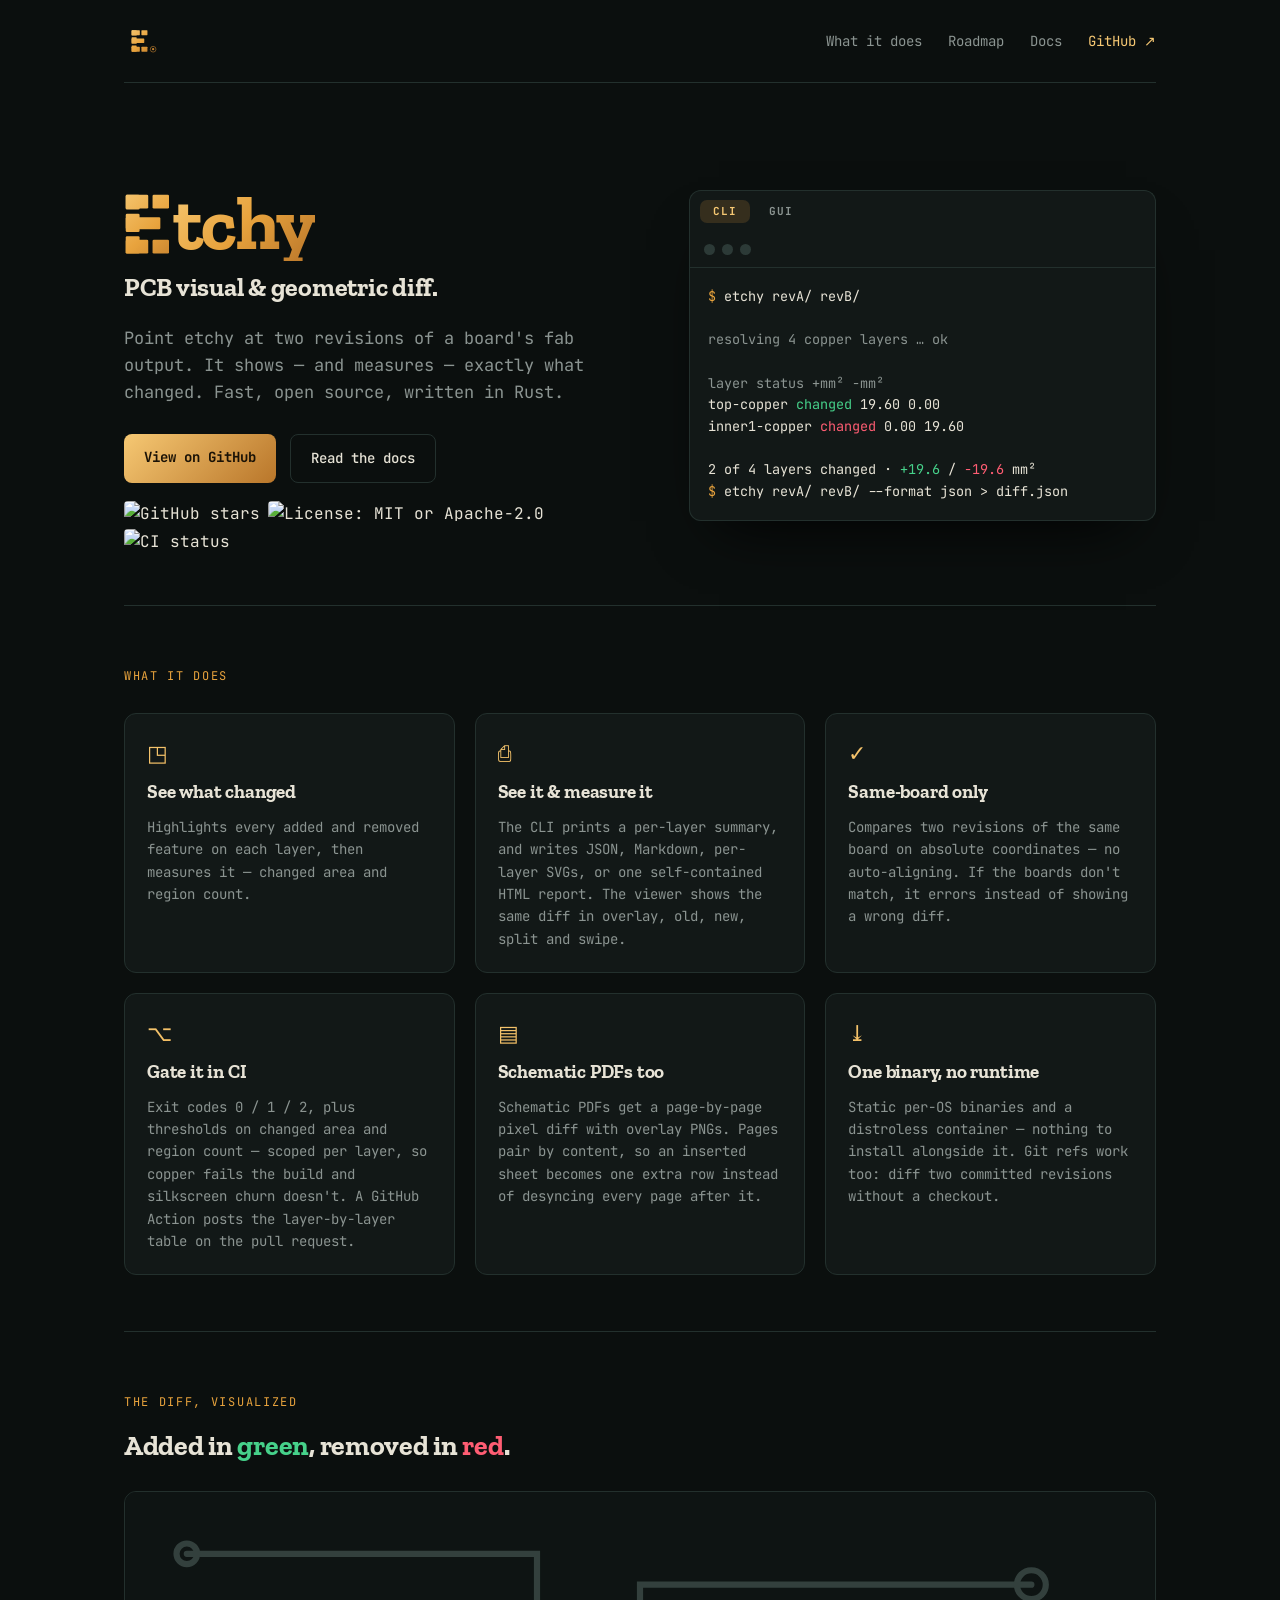
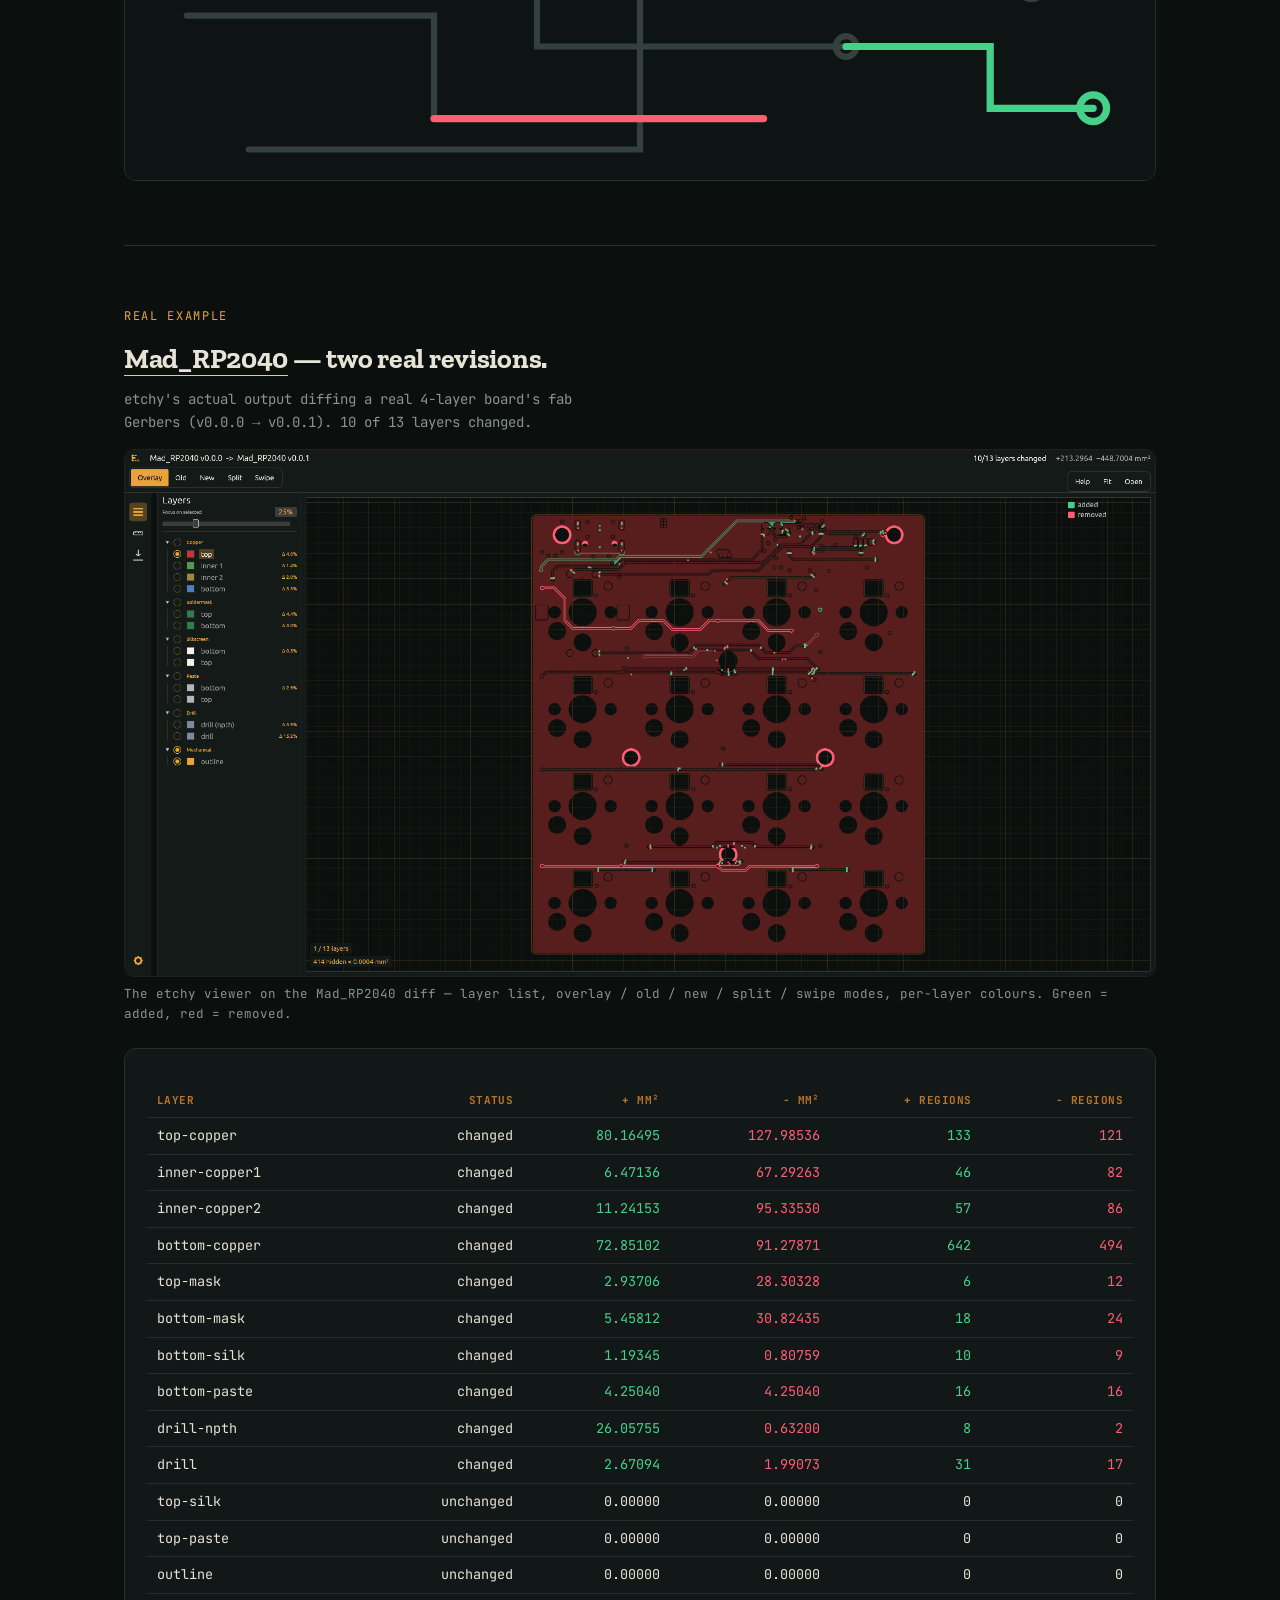
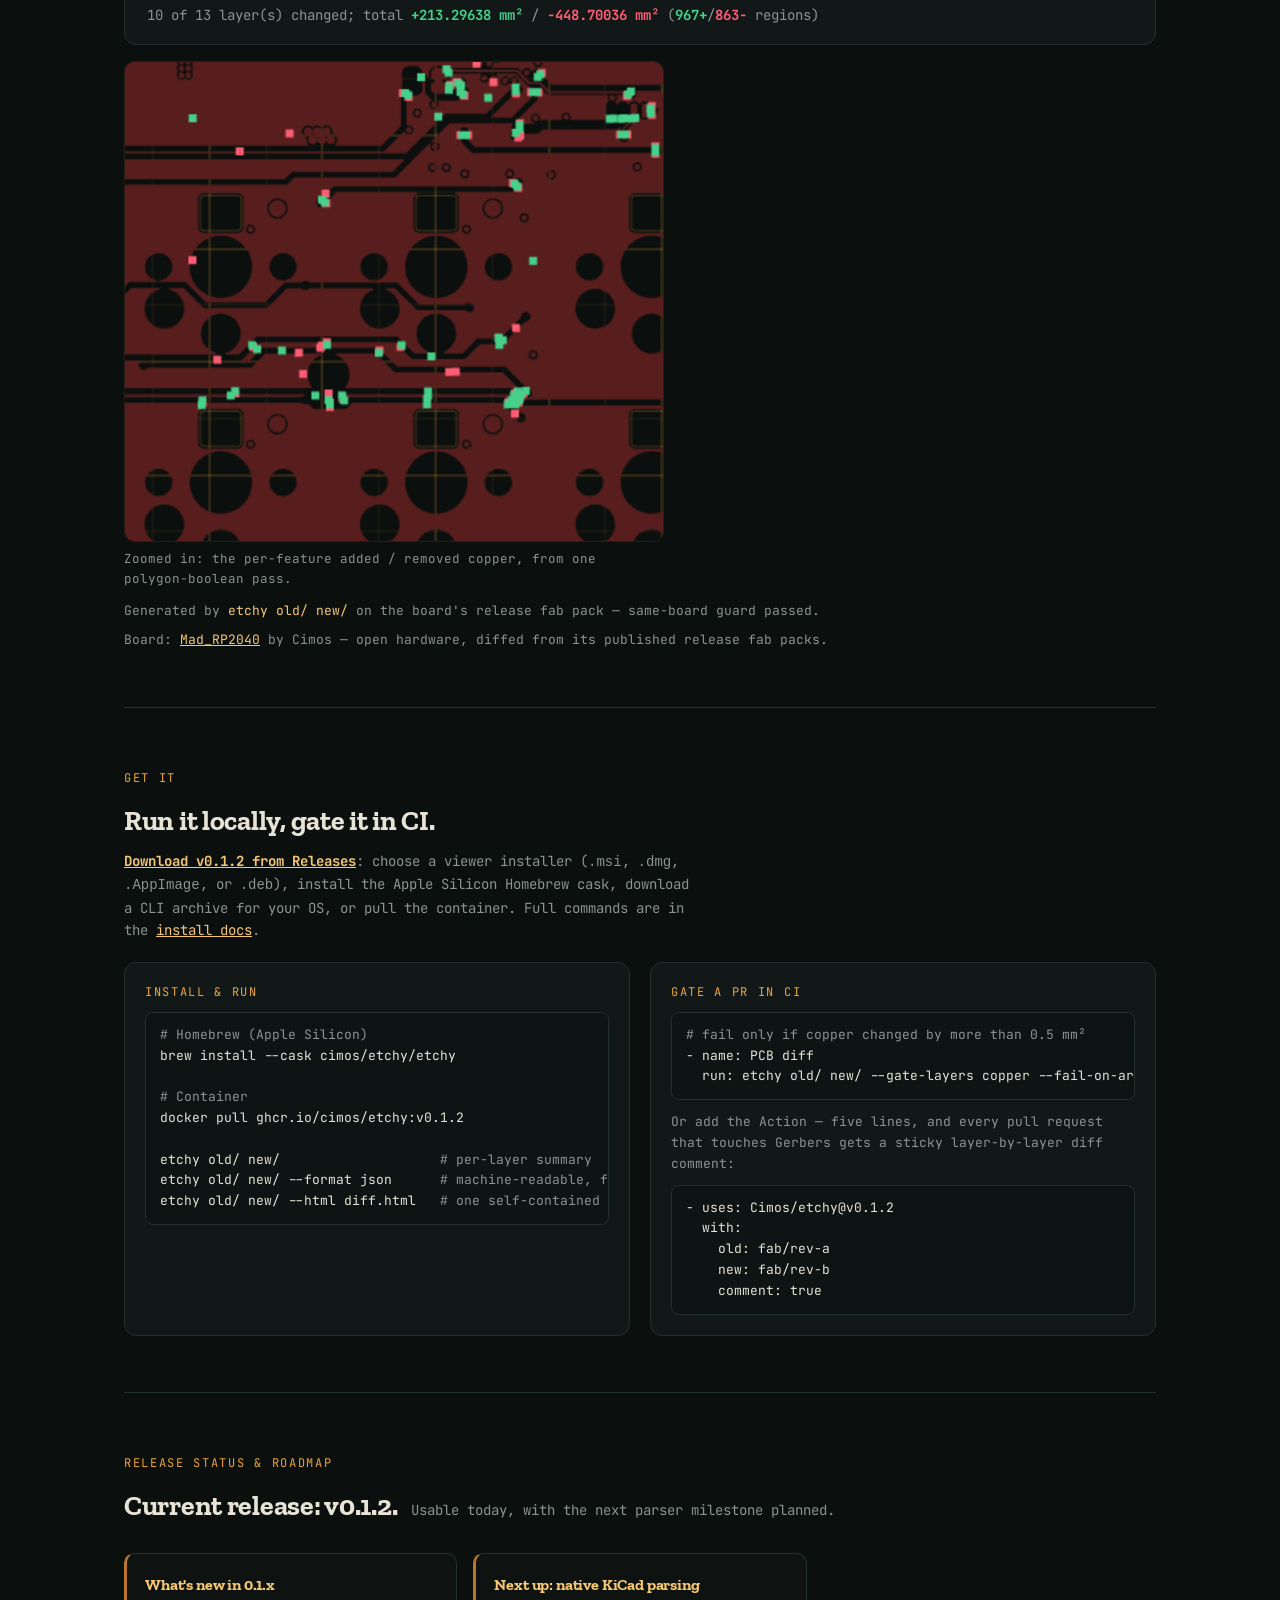
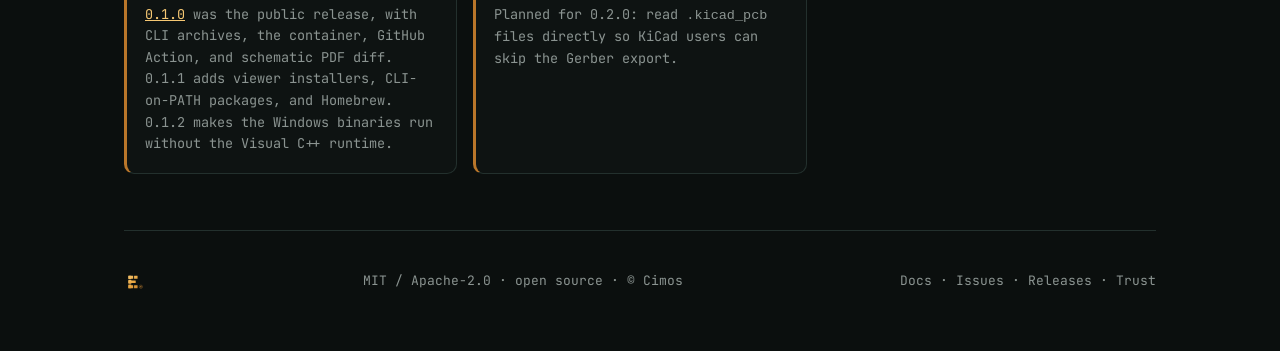
==== site/index.html @ ed34d529 "Refresh the site for v0.1.2 Refs #415" ====
<!DOCTYPE html>
<html lang="en">
<head>
<meta charset="utf-8">
<meta name="viewport" content="width=device-width, initial-scale=1">
<title>etchy — PCB visual &amp; geometric diff</title>
<meta name="description" content="etchy is a fast, trustworthy, open-source PCB visual and geometric diff tool. Point it at two fab revisions and it shows — and measures — exactly what changed.">
<link rel="icon" href="assets/brand/etchy-favicon.svg" type="image/svg+xml">
<link rel="icon" href="assets/brand/etchy-favicon-16.png" sizes="16x16" type="image/png">
<link rel="icon" href="assets/brand/etchy-favicon-32.png" sizes="32x32" type="image/png">
<link rel="icon" href="assets/brand/etchy-favicon-48.png" sizes="48x48" type="image/png">
<link rel="apple-touch-icon" href="assets/brand/etchy-app-icon-180.png">
<meta property="og:type" content="website">
<meta property="og:url" content="https://cimos.github.io/etchy/">
<meta property="og:title" content="etchy — PCB visual &amp; geometric diff">
<meta property="og:description" content="Point etchy at two revisions of a board's fab output. It shows — and measures — exactly what changed.">
<meta property="og:image" content="https://cimos.github.io/etchy/assets/brand/etchy-social-1280x640.png">
<meta property="og:image:width" content="1280">
<meta property="og:image:height" content="640">
<meta property="og:image:alt" content="etchy PCB visual and geometric diff">
<meta name="twitter:card" content="summary_large_image">
<meta name="twitter:image" content="https://cimos.github.io/etchy/assets/brand/etchy-social-1280x640.png">
<link rel="preload" href="assets/fonts/zilla-slab-700.woff2" as="font" type="font/woff2" crossorigin>
<link rel="preload" href="assets/fonts/jetbrains-mono-400.woff2" as="font" type="font/woff2" crossorigin>
<link rel="stylesheet" href="assets/fonts/fonts.css">
<style>
  :root{
    --copper-1:#f6c873; --copper-2:#e8a33d; --copper-3:#b9762a;
    --board:#0b0f0e; --board-2:#121817; --paper:#f4f1e8;
    --added:#46d18a; --removed:#ff5d73;
    --ink:#e7e3d6; --muted:#8b9491; --line:#23302d;
  }
  *{box-sizing:border-box}
  html,body{margin:0;overflow-x:hidden}
  body{background:var(--board);color:var(--ink);font-family:"JetBrains Mono",ui-monospace,monospace;line-height:1.6;-webkit-font-smoothing:antialiased}
  .copper{background:linear-gradient(135deg,var(--copper-1),var(--copper-2) 50%,var(--copper-3));-webkit-background-clip:text;background-clip:text;color:transparent}
  .wrap{max-width:1080px;margin:0 auto;padding:0 24px}
  .skip-link{position:fixed;left:16px;top:12px;z-index:1000;transform:translateY(-160%);background:var(--copper-1);color:#1a1206;padding:8px 12px;border-radius:6px;font-weight:700}
  .skip-link:focus{transform:translateY(0)}
  :focus-visible{outline:3px solid var(--copper-1);outline-offset:3px}
  h1,h2,h3{font-family:"Zilla Slab",Georgia,serif;font-weight:700;letter-spacing:-.01em}
  .topbar{display:flex;align-items:center;justify-content:space-between;padding:22px 0;border-bottom:1px solid var(--line);gap:16px}
  .sr-only{position:absolute;width:1px;height:1px;padding:0;margin:-1px;overflow:hidden;clip:rect(0,0,0,0);white-space:nowrap;border:0}
  .brand svg{width:38px;height:38px;display:block}
  .navlinks{display:flex;gap:26px;font-size:14px;color:var(--muted);flex-wrap:wrap;justify-content:flex-end}
  .navlinks a{color:var(--muted);text-decoration:none;white-space:nowrap}
  .navlinks a:hover{color:var(--copper-1)}
  .navlinks a.gh{color:var(--copper-1)}
  .hero{padding:80px 0 56px;display:grid;grid-template-columns:1.05fr .95fr;gap:48px;align-items:center}
  .badge{display:inline-flex;align-items:center;gap:8px;font-size:12px;letter-spacing:.06em;text-transform:uppercase;color:var(--copper-2);border:1px solid var(--copper-3);border-radius:999px;padding:5px 12px}
  .wordmark{font-family:"Zilla Slab";font-weight:700;font-size:76px;line-height:1;margin:22px 0 6px;letter-spacing:-.02em}
  .hero h1{font-size:26px;font-weight:700;margin:0 0 16px;color:var(--ink)}
  .hero p.lede{font-size:17px;color:var(--muted);max-width:46ch;margin:0 0 28px}
  .cta{display:flex;gap:14px;flex-wrap:wrap}
  .btn{font-family:"JetBrains Mono";font-size:14px;font-weight:500;text-decoration:none;padding:12px 20px;border-radius:8px}
  .btn-primary{background:linear-gradient(135deg,var(--copper-1),var(--copper-3));color:#1a1206;font-weight:700}
  .btn-ghost{border:1px solid var(--line);color:var(--ink)}
  .btn-ghost:hover{border-color:var(--copper-3)}
  .term{background:var(--board-2);border:1px solid var(--line);border-radius:12px;overflow:hidden;box-shadow:0 30px 60px -30px #000}
  .term-bar{display:flex;gap:7px;padding:12px 14px;border-bottom:1px solid var(--line)}
  .term-bar i{width:11px;height:11px;border-radius:50%;background:#2c3a37;display:block}
  .term-body{padding:18px;font-size:13.5px;overflow-x:auto}
  .term-body .pr{color:var(--copper-2)} .term-body .cmd{color:var(--ink)} .term-body .out{color:var(--muted)}
  .term-body .add{color:var(--added)} .term-body .rem{color:var(--removed)}
  section{padding:56px 0;border-top:1px solid var(--line)}
  .label{font-size:12px;letter-spacing:.14em;text-transform:uppercase;color:var(--copper-2)}
  .cards{display:grid;grid-template-columns:repeat(3,1fr);gap:20px;margin-top:26px}
  .card{background:var(--board-2);border:1px solid var(--line);border-radius:12px;padding:22px}
  .card h3{margin:6px 0 8px;font-size:19px}
  .card p{margin:0;color:var(--muted);font-size:14px}
  .card .ic{font-size:22px}
  .diffart{width:100%;height:auto;border-radius:12px;border:1px solid var(--line);background:var(--board-2)}
  .roadmap-head{display:flex;align-items:baseline;gap:14px;flex-wrap:wrap;margin:10px 0 6px}
  .roadmap-head h2{font-size:28px;margin:0}
  .roadmap-head .sub{color:var(--muted);font-size:14px}
  .road{display:grid;grid-template-columns:repeat(3,1fr);gap:16px;margin-top:24px}
  .road .item{border:1px solid var(--line);border-left:3px solid var(--copper-3);border-radius:10px;padding:18px;background:rgba(18,24,23,.5)}
  .road .item h3{font-size:16px;margin:0 0 6px;color:var(--copper-1);font-family:"Zilla Slab"}
  .road .item p{margin:0;color:var(--muted);font-size:13.5px}
  footer{padding:40px 0 60px;border-top:1px solid var(--line);color:var(--muted);font-size:13px;display:flex;justify-content:space-between;flex-wrap:wrap;gap:12px;align-items:center}
  footer a{color:var(--muted);text-decoration:none} footer a:hover{color:var(--copper-1)}
  @media(max-width:840px){
    .hero{grid-template-columns:1fr;padding-top:52px}
    .wordmark{font-size:60px}
    .cards{grid-template-columns:1fr}
    .road{grid-template-columns:1fr}
  }
  @media(max-width:560px){ .navlinks a.collapse{display:none} }
  /* wordmark: stencil-E mark as the leading letter */
  .wordmark{display:flex;align-items:center;gap:.03em}
  .wm-e{height:.82em;width:auto;flex:none;position:relative;top:.015em}
  /* hero CLI/GUI tabbed panel */
  .hpanel{position:relative;box-shadow:0 30px 60px -30px #000;border-radius:12px}
  .hp-tabs{display:flex;gap:6px;padding:9px 10px;background:var(--board-2);border:1px solid var(--line);border-bottom:0;border-radius:12px 12px 0 0}
  .hp-tab{font:600 11px/1 "JetBrains Mono",monospace;letter-spacing:.1em;text-transform:uppercase;color:var(--muted);padding:6px 13px;border:0;background:none;border-radius:7px;cursor:pointer}
  .hp-tab:hover{color:var(--ink)}
  .hp-tab[aria-selected="true"]{background:rgba(232,163,61,.16);color:var(--copper-1)}
  .hp-view{display:none;border:1px solid var(--line);border-top:0;border-radius:0 0 12px 12px;background:var(--board-2);overflow:hidden;min-height:250px}
  .hp-view.active{display:block}
  .gui-title{margin-left:8px;color:var(--muted);font-size:12px;align-self:center}
  .gui-body{display:flex;min-height:200px}
  .gui-layers{width:128px;flex:none;border-right:1px solid var(--line);padding:10px 8px;font-size:12px;color:var(--muted)}
  .gui-layers{display:flex;flex-direction:column;gap:2px}
  .gl{width:100%;text-align:left;background:none;border:0;font:inherit;font-size:12px;color:var(--muted);cursor:pointer;padding:6px 8px;border-radius:6px;display:flex;justify-content:space-between;align-items:center;gap:6px;white-space:nowrap}
  .gl:hover{color:var(--ink)}
  .gl.active{background:rgba(232,163,61,.12);color:var(--ink)}
  .gl-d{font-size:11px}
  .gl .add{color:var(--added)} .gl .rem{color:var(--removed)}
  .gui-canvas{flex:1;min-width:0;padding:12px;display:flex;flex-direction:column;gap:10px}
  #gd-canvas{display:block}
  #gd-canvas svg{width:100%;height:auto;border-radius:8px;border:1px solid var(--line);display:block}
  .gui-modes{display:flex;gap:6px;flex-wrap:wrap}
  .gm{font:inherit;font-size:11px;color:var(--muted);background:none;border:1px solid var(--line);border-radius:999px;padding:3px 10px;cursor:pointer}
  .gm:hover{color:var(--ink)}
  .gm.active{background:linear-gradient(135deg,var(--copper-1),var(--copper-3));color:#1a1206;border-color:transparent;font-weight:700}
  .badges{display:flex;gap:8px;flex-wrap:wrap;margin-top:18px}
  .badges img{height:20px;border-radius:4px;display:block}
  .getgrid{display:grid;grid-template-columns:minmax(0,1fr) minmax(0,1fr);gap:20px;margin-top:8px}
  .getcard{background:var(--board-2);border:1px solid var(--line);border-radius:12px;padding:20px}
  .code{background:#0e1413;border:1px solid var(--line);border-radius:8px;padding:12px 14px;font:13px/1.6 "JetBrains Mono",ui-monospace,monospace;color:var(--ink);overflow-x:auto;margin:0;white-space:pre}
  .code .out{color:var(--muted)}
  @media(max-width:840px){ .getgrid{grid-template-columns:minmax(0,1fr)} }
  .extable{width:100%;border-collapse:collapse;font-size:13.5px;margin:18px 0 10px;font-family:"JetBrains Mono",ui-monospace,monospace}
  .extable th{text-align:right;color:var(--copper-3);font-weight:600;padding:7px 10px;border-bottom:1px solid var(--line);font-size:11px;letter-spacing:.04em;text-transform:uppercase}
  .extable th:first-child{text-align:left}
  .extable td{padding:7px 10px;border-bottom:1px solid var(--line);text-align:right}
  .extable td:first-child{text-align:left;color:var(--ink)}
  .extable .add{color:var(--added)} .extable .rem{color:var(--removed)}
  .extotal{color:var(--muted);font-size:14px;margin-top:4px}
  .extotal .add{color:var(--added);font-weight:700} .extotal .rem{color:var(--removed);font-weight:700}
  .excard{background:var(--board-2);border:1px solid var(--line);border-radius:12px;padding:18px 22px;margin-top:24px;overflow-x:auto}
</style>
</head>
<body>
<a class="skip-link" href="#main-content">Skip to main content</a>
<div class="wrap">
  <header class="topbar">
    <div class="brand" aria-label="etchy">
      <svg viewBox="0 0 120 120" xmlns="http://www.w3.org/2000/svg" role="img" aria-label="etchy logo"><defs><linearGradient id="cu" gradientUnits="userSpaceOnUse" x1="20" y1="18" x2="100" y2="102"><stop offset="0" stop-color="#f6c873"/><stop offset=".5" stop-color="#e8a33d"/><stop offset="1" stop-color="#b9762a"/></linearGradient></defs><g fill="url(#cu)"><rect x="24" y="26" width="16" height="17" rx="1.5"/><rect x="24" y="48" width="16" height="21" rx="1.5"/><rect x="24" y="74" width="16" height="20" rx="1.5"/><rect x="24" y="26" width="26" height="16" rx="1.5"/><rect x="55" y="26" width="19" height="16" rx="1.5"/><rect x="24" y="52" width="40" height="14" rx="1.5"/><rect x="24" y="78" width="26" height="16" rx="1.5"/><rect x="55" y="78" width="19" height="16" rx="1.5"/></g><circle cx="92" cy="86" r="9" fill="none" stroke="url(#cu)" stroke-width="1.8"/><circle cx="92" cy="86" r="3.6" fill="url(#cu)"/></svg>
    </div>
    <nav class="navlinks" aria-label="primary">
      <a class="collapse" href="#what">What it does</a>
      <a class="collapse" href="#roadmap">Roadmap</a>
      <a class="collapse" href="docs.html">Docs</a>
      <a class="gh" href="https://github.com/Cimos/etchy" target="_blank" rel="noopener">GitHub ↗</a>
    </nav>
  </header>

  <main id="main-content">
  <div class="hero">
    <div>
      <div class="wordmark" role="img" aria-label="etchy"><svg class="wm-e" viewBox="22 24 54 72" xmlns="http://www.w3.org/2000/svg" aria-hidden="true"><defs><linearGradient id="cw" gradientUnits="userSpaceOnUse" x1="20" y1="18" x2="100" y2="102"><stop offset="0" stop-color="#f6c873"/><stop offset=".5" stop-color="#e8a33d"/><stop offset="1" stop-color="#b9762a"/></linearGradient></defs><g fill="url(#cw)"><rect x="24" y="26" width="16" height="17" rx="1.5"/><rect x="24" y="48" width="16" height="21" rx="1.5"/><rect x="24" y="74" width="16" height="20" rx="1.5"/><rect x="24" y="26" width="26" height="16" rx="1.5"/><rect x="55" y="26" width="19" height="16" rx="1.5"/><rect x="24" y="52" width="40" height="14" rx="1.5"/><rect x="24" y="78" width="26" height="16" rx="1.5"/><rect x="55" y="78" width="19" height="16" rx="1.5"/></g></svg><span class="copper">tchy</span></div>
      <h1>PCB visual &amp; geometric diff.</h1>
      <p class="lede">Point etchy at two revisions of a board's fab output. It shows — and measures — exactly what changed. Fast, open source, written in Rust.</p>
      <div class="cta">
        <a class="btn btn-primary" href="https://github.com/Cimos/etchy" target="_blank" rel="noopener">View on GitHub</a>
        <a class="btn btn-ghost" href="docs.html">Read the docs</a>
      </div>
      <div class="badges">
        <img src="https://img.shields.io/github/stars/Cimos/etchy?style=flat&amp;color=e8a33d&amp;labelColor=121817" alt="GitHub stars" loading="lazy">
        <img src="https://img.shields.io/badge/license-MIT%20%2F%20Apache--2.0-e8a33d?labelColor=121817" alt="License: MIT or Apache-2.0" loading="lazy">
        <img src="https://img.shields.io/github/actions/workflow/status/Cimos/etchy/ci.yml?branch=main&amp;label=ci&amp;color=46d18a&amp;labelColor=121817" alt="CI status" loading="lazy">
      </div>
    </div>
    <div class="hpanel">
      <div class="hp-tabs" role="tablist" aria-label="Demo interface"><button type="button" class="hp-tab" id="hp-cli-tab" role="tab" aria-selected="true" aria-controls="hp-cli-panel">CLI</button><button type="button" class="hp-tab" id="hp-gui-tab" role="tab" aria-selected="false" aria-controls="hp-gui-panel" tabindex="-1">GUI</button></div>
      <div class="hp-view hp-cli-view active" id="hp-cli-panel" role="tabpanel" aria-labelledby="hp-cli-tab">
        <div class="term-bar"><i></i><i></i><i></i></div>
        <div class="term-body">
          <div><span class="pr">$</span> <span class="cmd">etchy revA/ revB/</span></div>
          <div class="out">&nbsp;</div>
          <div class="out">resolving 4 copper layers … ok</div>
          <div class="out">&nbsp;</div>
          <div class="out">layer           status    +mm²    -mm²</div>
          <div>top-copper      <span class="add">changed</span>   19.60    0.00</div>
          <div>inner1-copper   <span class="rem">changed</span>    0.00   19.60</div>
          <div class="out">&nbsp;</div>
          <div>2 of 4 layers changed · <span class="add">+19.6</span> / <span class="rem">-19.6</span> mm²</div>
          <div><span class="pr">$</span> <span class="cmd">etchy revA/ revB/ --format json &gt; diff.json</span></div>
        </div>
      </div>
      <div class="hp-view hp-gui-view" id="hp-gui-panel" role="tabpanel" aria-labelledby="hp-gui-tab" hidden>
        <div class="term-bar"><i></i><i></i><i></i><span class="gui-title">etchy — revA ▸ revB</span></div>
        <div class="gui-body">
          <div class="gui-layers" id="gd-layers" role="group" aria-label="Demo layer">
            <button type="button" class="gl active" data-layer="top" aria-pressed="true">Top Copper <span class="gl-d"><span class="add">+2</span> <span class="rem">-1</span></span></button>
            <button type="button" class="gl" data-layer="bottom" aria-pressed="false">Bottom Copper <span class="gl-d"><span class="add">+1</span></span></button>
            <button type="button" class="gl" data-layer="silk" aria-pressed="false">Top Silk <span class="gl-d"><span class="add">+1</span></span></button>
            <button type="button" class="gl" data-layer="drill" aria-pressed="false">Drill <span class="gl-d"><span class="rem">-2</span></span></button>
          </div>
          <div class="gui-canvas">
            <div id="gd-canvas" role="img" aria-label="etchy viewer demo — added traces green, removed red"></div>
            <div class="gui-modes" id="gd-modes" role="group" aria-label="Viewer mode">
              <button type="button" class="gm active" data-mode="overlay" aria-pressed="true">Overlay</button>
              <button type="button" class="gm" data-mode="old" aria-pressed="false">Old</button>
              <button type="button" class="gm" data-mode="new" aria-pressed="false">New</button>
              <button type="button" class="gm" data-mode="split" aria-pressed="false">Split</button>
              <button type="button" class="gm" data-mode="swipe" aria-pressed="false">Swipe</button>
            </div>
          </div>
        </div>
      </div>
    </div>
  </div>

  <section id="what">
    <h2 class="sr-only">What it does</h2>
    <span class="label">What it does</span>
    <div class="cards">
      <div class="card"><div class="ic copper">◳</div><h3>See what changed</h3><p>Highlights every added and removed feature on each layer, then measures it — changed area and region count.</p></div>
      <div class="card"><div class="ic copper">⎙</div><h3>See it &amp; measure it</h3><p>The CLI prints a per-layer summary, and writes JSON, Markdown, per-layer SVGs, or one self-contained HTML report. The viewer shows the same diff in overlay, old, new, split and swipe.</p></div>
      <div class="card"><div class="ic copper">✓</div><h3>Same-board only</h3><p>Compares two revisions of the same board on absolute coordinates — no auto-aligning. If the boards don't match, it errors instead of showing a wrong diff.</p></div>
      <div class="card"><div class="ic copper">⌥</div><h3>Gate it in CI</h3><p>Exit codes 0 / 1 / 2, plus thresholds on changed area and region count — scoped per layer, so copper fails the build and silkscreen churn doesn't. A GitHub Action posts the layer-by-layer table on the pull request.</p></div>
      <div class="card"><div class="ic copper">▤</div><h3>Schematic PDFs too</h3><p>Schematic PDFs get a page-by-page pixel diff with overlay PNGs. Pages pair by content, so an inserted sheet becomes one extra row instead of desyncing every page after it.</p></div>
      <div class="card"><div class="ic copper">⤓</div><h3>One binary, no runtime</h3><p>Static per-OS binaries and a distroless container — nothing to install alongside it. Git refs work too: diff two committed revisions without a checkout.</p></div>
    </div>
  </section>

  <section>
    <span class="label">The diff, visualized</span>
    <h2 style="font-size:28px;margin:10px 0 22px">Added in <span style="color:var(--added)">green</span>, removed in <span style="color:var(--removed)">red</span>.</h2>
    <svg class="diffart" viewBox="0 0 1000 280" xmlns="http://www.w3.org/2000/svg" role="img" aria-label="Example diff overlay: traces added in green, removed in red.">
      <rect width="1000" height="280" fill="#0e1413"/>
      <g stroke="#33403d" stroke-width="6" fill="none" stroke-linecap="round">
        <path d="M60 60 H400 V150 H700"/><path d="M60 120 H300 V220 H620"/>
        <path d="M120 250 H500 V90 H880"/><circle cx="880" cy="90" r="14"/>
        <circle cx="60" cy="60" r="10"/><circle cx="700" cy="150" r="10"/>
      </g>
      <g stroke="#46d18a" stroke-width="7" fill="none" stroke-linecap="round">
        <path d="M700 150 H840 V210 H940"/><circle cx="940" cy="210" r="13"/>
      </g>
      <g stroke="#ff5d73" stroke-width="7" fill="none" stroke-linecap="round">
        <path d="M300 220 H620"/>
      </g>
    </svg>
  </section>

  <section id="example">
    <span class="label">Real example</span>
    <h2 style="font-size:28px;margin:10px 0 6px"><a href="https://github.com/Cimos/Mad_RP2040" style="color:inherit;text-decoration:none;border-bottom:1px solid var(--copper-1)">Mad_RP2040</a> — two real revisions.</h2>
    <p style="color:var(--muted);font-size:14px;margin:0;max-width:62ch">etchy's actual output diffing a real 4-layer board's fab Gerbers (v0.0.0 → v0.0.1). 10 of 13 layers changed.</p>
    <figure style="margin:16px 0 0">
      <img src="assets/example/etchy-mad-rp2040-overview.png" alt="The etchy viewer showing the Mad_RP2040 v0.0.0 to v0.0.1 bottom-copper diff — added copper in green, removed in red" loading="lazy" style="display:block;width:100%;height:auto;border:1px solid #241f18;border-radius:10px"/>
      <figcaption style="color:var(--muted);font-size:12.5px;margin-top:7px">The etchy viewer on the Mad_RP2040 diff — layer list, overlay / old / new / split / swipe modes, per-layer colours. <span class="add">Green</span> = added, <span class="rem">red</span> = removed.</figcaption>
    </figure>
    <div class="excard">
      <table class="extable">
        <tr><th>Layer</th><th>Status</th><th>+ mm²</th><th>− mm²</th><th>+ regions</th><th>− regions</th></tr>
        <tr><td>top-copper</td><td>changed</td><td class="add">80.16495</td><td class="rem">127.98536</td><td class="add">133</td><td class="rem">121</td></tr>
        <tr><td>inner-copper1</td><td>changed</td><td class="add">6.47136</td><td class="rem">67.29263</td><td class="add">46</td><td class="rem">82</td></tr>
        <tr><td>inner-copper2</td><td>changed</td><td class="add">11.24153</td><td class="rem">95.33530</td><td class="add">57</td><td class="rem">86</td></tr>
        <tr><td>bottom-copper</td><td>changed</td><td class="add">72.85102</td><td class="rem">91.27871</td><td class="add">642</td><td class="rem">494</td></tr>
        <tr><td>top-mask</td><td>changed</td><td class="add">2.93706</td><td class="rem">28.30328</td><td class="add">6</td><td class="rem">12</td></tr>
        <tr><td>bottom-mask</td><td>changed</td><td class="add">5.45812</td><td class="rem">30.82435</td><td class="add">18</td><td class="rem">24</td></tr>
        <tr><td>bottom-silk</td><td>changed</td><td class="add">1.19345</td><td class="rem">0.80759</td><td class="add">10</td><td class="rem">9</td></tr>
        <tr><td>bottom-paste</td><td>changed</td><td class="add">4.25040</td><td class="rem">4.25040</td><td class="add">16</td><td class="rem">16</td></tr>
        <tr><td>drill-npth</td><td>changed</td><td class="add">26.05755</td><td class="rem">0.63200</td><td class="add">8</td><td class="rem">2</td></tr>
        <tr><td>drill</td><td>changed</td><td class="add">2.67094</td><td class="rem">1.99073</td><td class="add">31</td><td class="rem">17</td></tr>
        <tr><td>top-silk</td><td>unchanged</td><td>0.00000</td><td>0.00000</td><td>0</td><td>0</td></tr>
        <tr><td>top-paste</td><td>unchanged</td><td>0.00000</td><td>0.00000</td><td>0</td><td>0</td></tr>
        <tr><td>outline</td><td>unchanged</td><td>0.00000</td><td>0.00000</td><td>0</td><td>0</td></tr>
      </table>
      <div class="extotal">10 of 13 layer(s) changed; total <span class="add">+213.29638 mm²</span> / <span class="rem">−448.70036 mm²</span> (<span class="add">967+</span>/<span class="rem">863−</span> regions)</div>
    </div>
    <figure style="margin:16px 0 0;max-width:540px">
      <img src="assets/example/etchy-mad-rp2040-diff-detail.png" alt="Zoomed-in copper: added regions in green and removed in red, along trace and pad edges" loading="lazy" style="display:block;width:100%;height:auto;border:1px solid #241f18;border-radius:10px"/>
      <figcaption style="color:var(--muted);font-size:12.5px;margin-top:7px">Zoomed in: the per-feature <span class="add">added</span> / <span class="rem">removed</span> copper, from one polygon-boolean pass.</figcaption>
    </figure>
    <p style="color:var(--muted);font-size:13px;margin:12px 0 0">Generated by <span style="color:var(--copper-1)">etchy old/ new/</span> on the board's release fab pack — same-board guard passed.</p>
    <p style="color:var(--muted);font-size:13px;margin:8px 0 0">Board: <a href="https://github.com/Cimos/Mad_RP2040" style="color:var(--copper-1)">Mad_RP2040</a> by Cimos — open hardware, diffed from its published release fab packs.</p>
  </section>

  <section id="get">
    <span class="label">Get it</span>
    <h2 style="font-size:28px;margin:10px 0 6px">Run it locally, gate it in CI.</h2>
    <p style="color:var(--muted);font-size:14px;margin:0 0 20px;max-width:72ch"><a href="https://github.com/Cimos/etchy/releases" style="color:var(--copper-1);font-weight:700">Download v0.1.2 from Releases</a>: choose a viewer installer (<code>.msi</code>, <code>.dmg</code>, <code>.AppImage</code>, or <code>.deb</code>), install the Apple Silicon Homebrew cask, download a CLI archive for your OS, or pull the container. Full commands are in the <a href="docs.html#install" style="color:var(--copper-1)">install docs</a>.</p>
    <div class="getgrid">
      <div class="getcard">
        <div class="label" style="margin-bottom:10px">Install &amp; run</div>
        <pre class="code"><span class="out"># Homebrew (Apple Silicon)</span>
brew install --cask cimos/etchy/etchy

<span class="out"># Container</span>
docker pull ghcr.io/cimos/etchy:v0.1.2

etchy old/ new/                    <span class="out"># per-layer summary</span>
etchy old/ new/ --format json      <span class="out"># machine-readable, for CI</span>
etchy old/ new/ --html diff.html   <span class="out"># one self-contained report</span></pre>
      </div>
      <div class="getcard">
        <div class="label" style="margin-bottom:10px">Gate a PR in CI</div>
        <pre class="code"><span class="out"># fail only if copper changed by more than 0.5 mm²</span>
- name: PCB diff
  run: etchy old/ new/ --gate-layers copper --fail-on-area 0.5</pre>
        <p style="color:var(--muted);font-size:13px;margin:12px 0 10px">Or add the Action — five lines, and every pull request that touches Gerbers gets a sticky layer-by-layer diff comment:</p>
        <pre class="code">- uses: Cimos/etchy@v0.1.2
  with:
    old: fab/rev-a
    new: fab/rev-b
    comment: true</pre>
      </div>
    </div>
  </section>

  <section id="roadmap">
    <span class="label">Release status &amp; roadmap</span>
    <div class="roadmap-head">
      <h2>Current release: v0.1.2.</h2>
      <span class="sub">Usable today, with the next parser milestone planned.</span>
    </div>
    <div class="road">
      <div class="item"><h3>What's new in 0.1.x</h3><p><a href="https://github.com/Cimos/etchy/blob/main/CHANGELOG.md" style="color:var(--copper-1)">0.1.0</a> was the public release, with CLI archives, the container, GitHub Action, and schematic PDF diff. 0.1.1 adds viewer installers, CLI-on-PATH packages, and Homebrew. 0.1.2 makes the Windows binaries run without the Visual C++ runtime.</p></div>
      <div class="item"><h3>Next up: native KiCad parsing</h3><p>Planned for 0.2.0: read <code>.kicad_pcb</code> files directly so KiCad users can skip the Gerber export.</p></div>
    </div>
  </section>
  </main>

  <footer>
    <svg width="22" height="22" viewBox="0 0 120 120" xmlns="http://www.w3.org/2000/svg" aria-hidden="true"><defs><linearGradient id="cf" gradientUnits="userSpaceOnUse" x1="20" y1="18" x2="100" y2="102"><stop offset="0" stop-color="#f6c873"/><stop offset=".5" stop-color="#e8a33d"/><stop offset="1" stop-color="#b9762a"/></linearGradient></defs><g fill="url(#cf)"><rect x="24" y="26" width="16" height="17" rx="1.5"/><rect x="24" y="48" width="16" height="21" rx="1.5"/><rect x="24" y="74" width="16" height="20" rx="1.5"/><rect x="24" y="26" width="26" height="16" rx="1.5"/><rect x="55" y="26" width="19" height="16" rx="1.5"/><rect x="24" y="52" width="40" height="14" rx="1.5"/><rect x="24" y="78" width="26" height="16" rx="1.5"/><rect x="55" y="78" width="19" height="16" rx="1.5"/></g><circle cx="92" cy="86" r="9" fill="none" stroke="url(#cf)" stroke-width="1.8"/><circle cx="92" cy="86" r="3.6" fill="url(#cf)"/></svg>
    <div><a href="https://github.com/Cimos/etchy/blob/main/LICENSE-MIT">MIT</a> / <a href="https://github.com/Cimos/etchy/blob/main/LICENSE-APACHE">Apache-2.0</a> · open source · © <a href="https://github.com/Cimos" target="_blank" rel="noopener">Cimos</a></div>
    <div><a href="docs.html">Docs</a> · <a href="https://github.com/Cimos/etchy/issues">Issues</a> · <a href="https://github.com/Cimos/etchy/releases">Releases</a> · <a href="https://github.com/Cimos/etchy/blob/main/docs/TRUST.md">Trust</a></div>
  </footer>
</div>
<script src="gui-demo.js"></script>
</body>
</html>
---- site/assets/fonts/fonts.css ----
/* Self-hosted fonts — no third-party CDN at runtime.
   Zilla Slab: OFL-1.1, see OFL-ZillaSlab.txt.
   JetBrains Mono: OFL-1.1, see OFL-JetBrainsMono.txt. */
@font-face{
  font-family:"Zilla Slab";
  font-style:normal; font-weight:700; font-display:swap;
  src:url("./zilla-slab-700.woff2") format("woff2");
}
@font-face{
  font-family:"JetBrains Mono";
  font-style:normal; font-weight:400; font-display:swap;
  src:url("./jetbrains-mono-400.woff2") format("woff2");
}
@font-face{
  font-family:"JetBrains Mono";
  font-style:normal; font-weight:500; font-display:swap;
  src:url("./jetbrains-mono-500.woff2") format("woff2");
}
@font-face{
  font-family:"JetBrains Mono";
  font-style:normal; font-weight:700; font-display:swap;
  src:url("./jetbrains-mono-700.woff2") format("woff2");
}
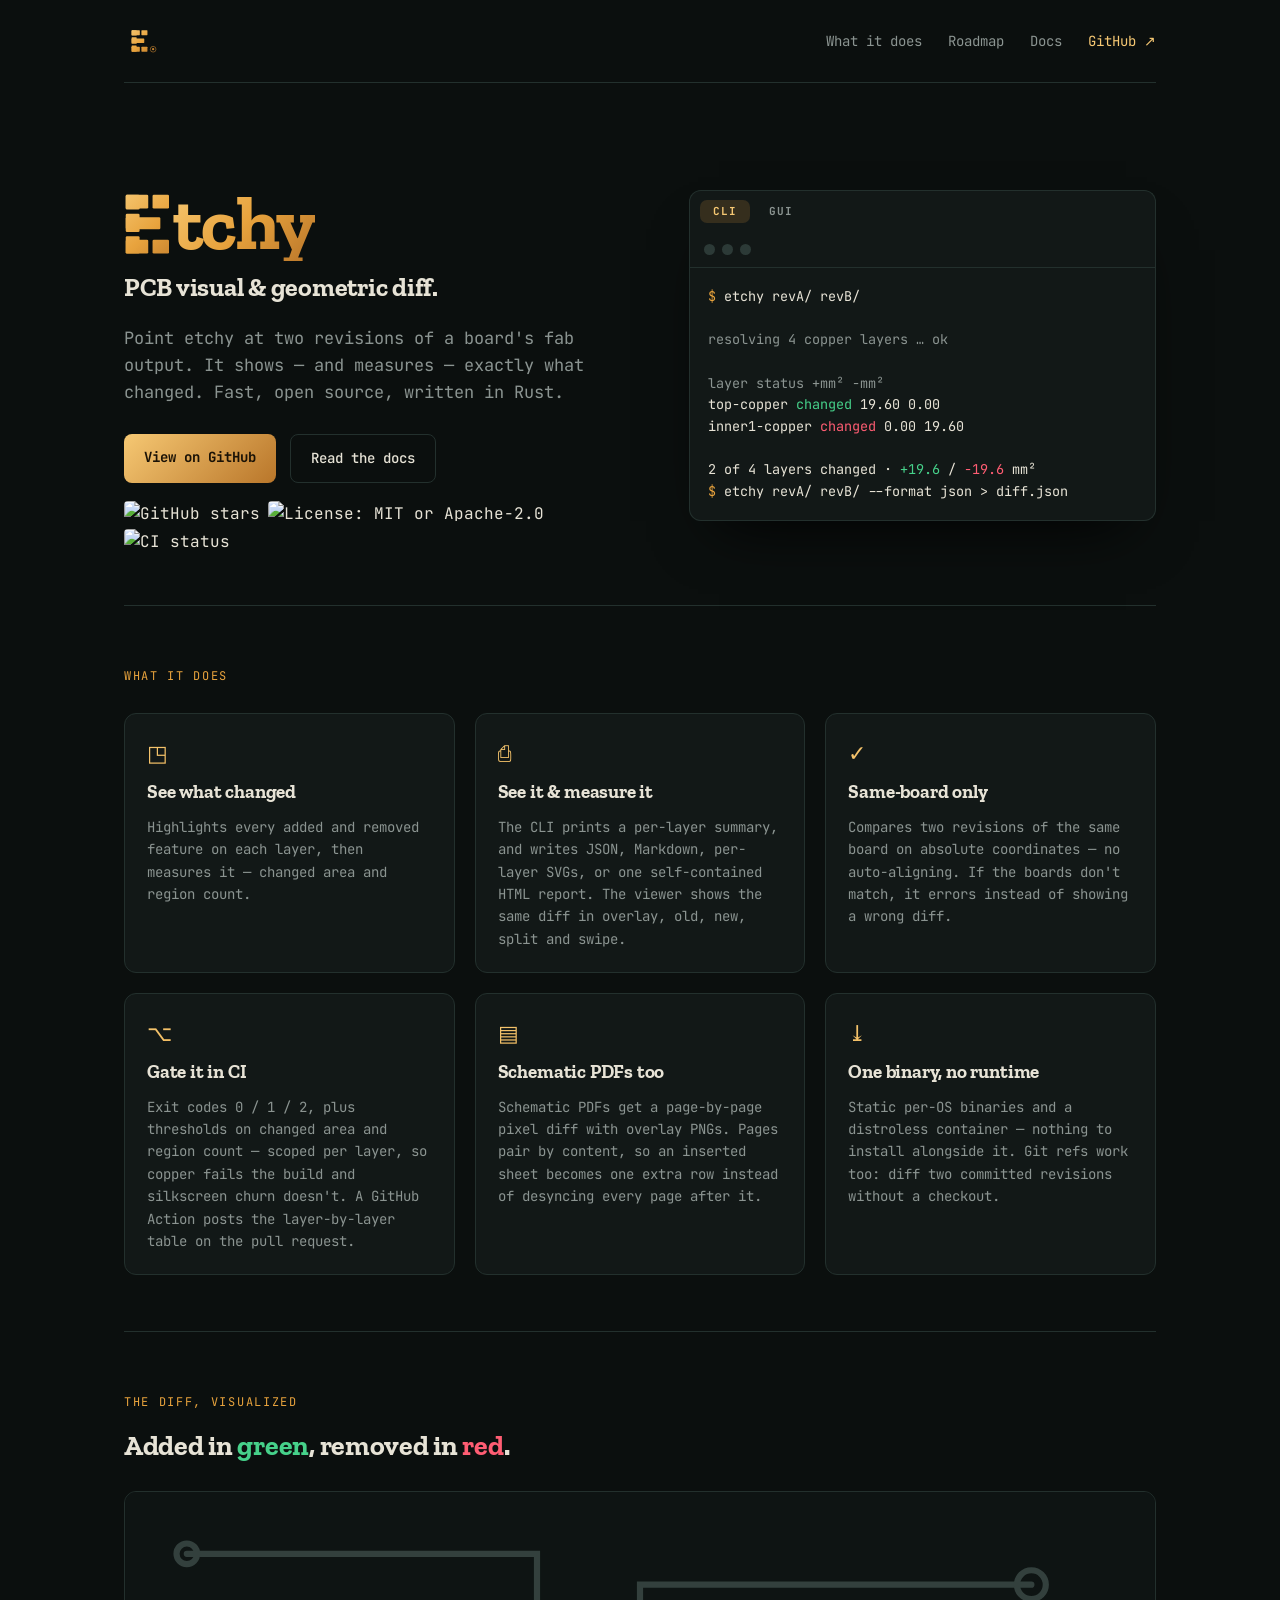
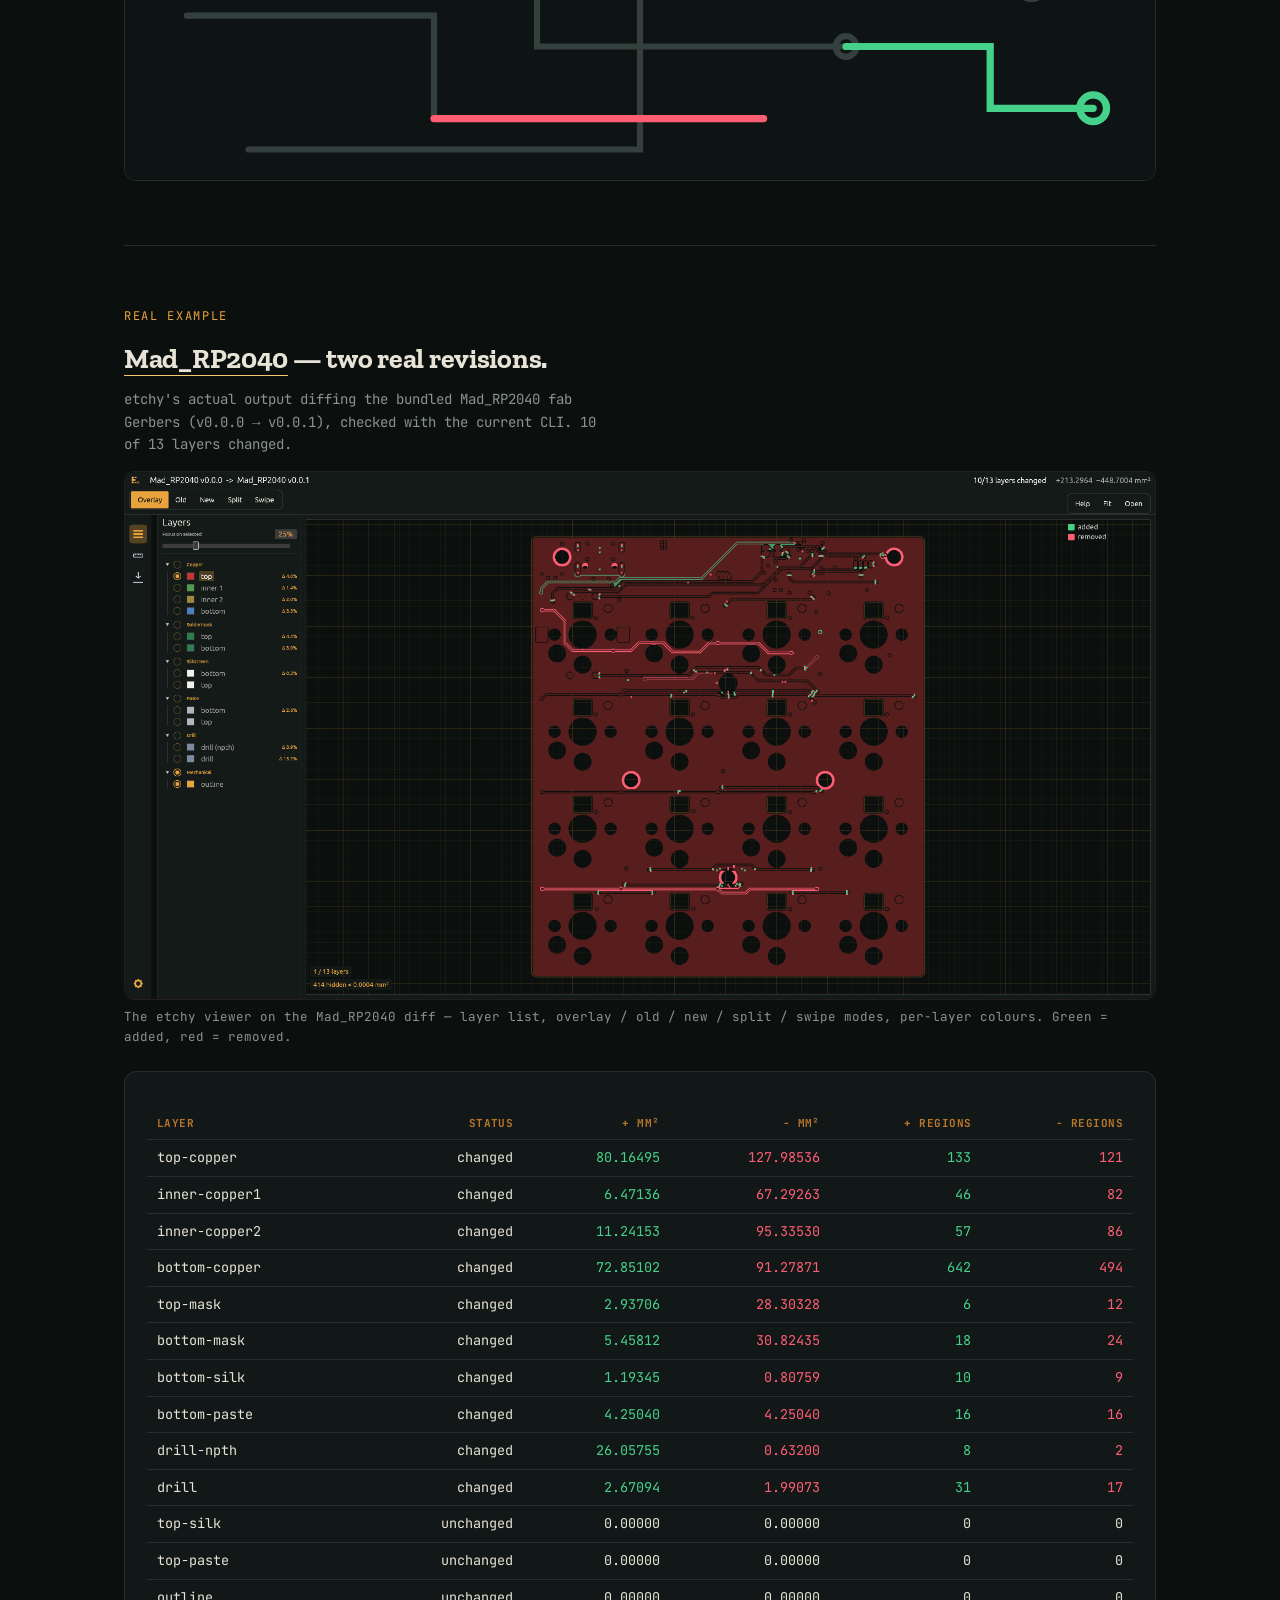
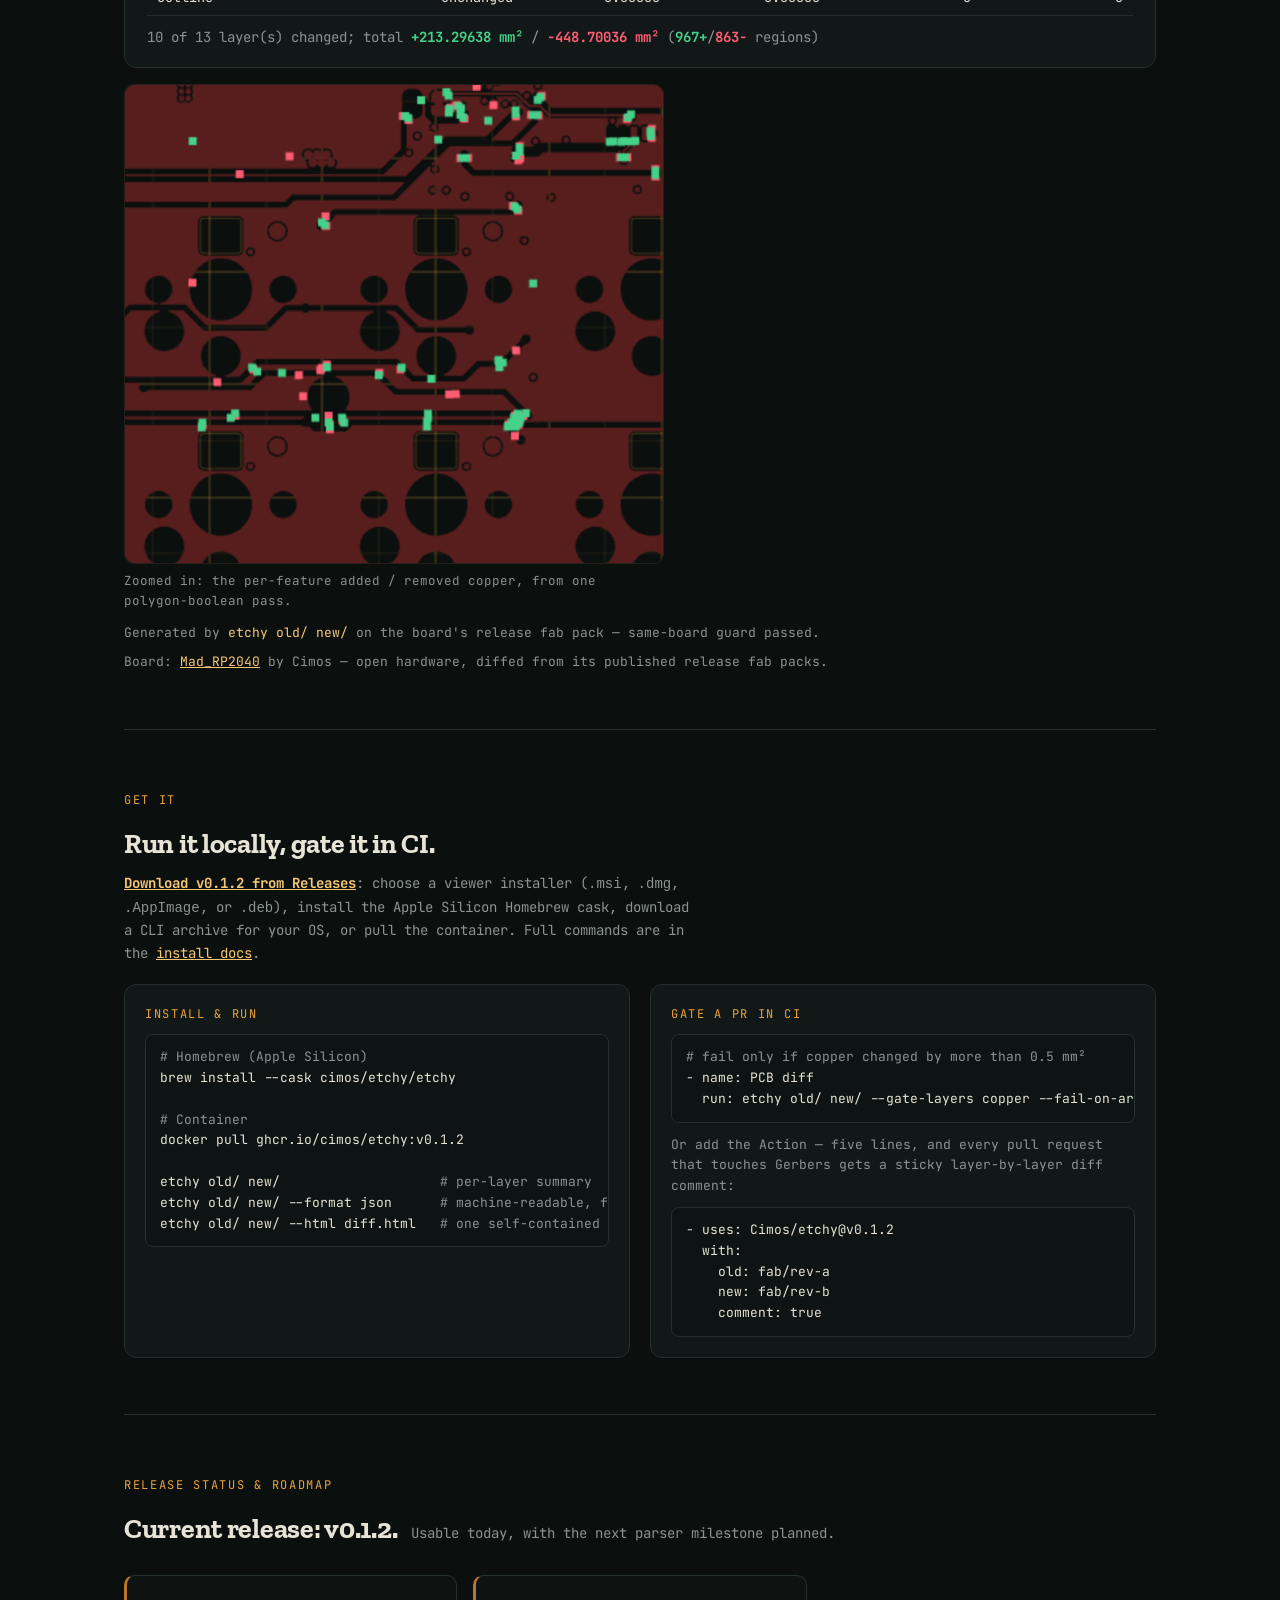
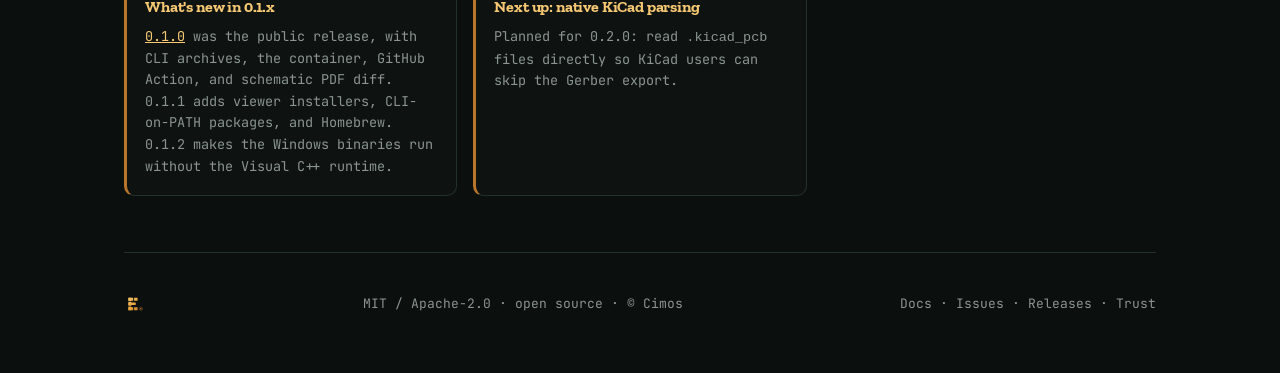
==== commit a49d19d1: "docs: align demo diff numbers, check them Ran the release CLI on the bundled Mad_RP2040 board. The l" ====
--- a/site/index.html
+++ b/site/index.html
@@ -238,7 +238,7 @@
   <section id="example">
     <span class="label">Real example</span>
     <h2 style="font-size:28px;margin:10px 0 6px"><a href="https://github.com/Cimos/Mad_RP2040" style="color:inherit;text-decoration:none;border-bottom:1px solid var(--copper-1)">Mad_RP2040</a> — two real revisions.</h2>
-    <p style="color:var(--muted);font-size:14px;margin:0;max-width:62ch">etchy's actual output diffing a real 4-layer board's fab Gerbers (v0.0.0 → v0.0.1). 10 of 13 layers changed.</p>
+    <p style="color:var(--muted);font-size:14px;margin:0;max-width:62ch">etchy's actual output diffing the bundled Mad_RP2040 fab Gerbers (v0.0.0 → v0.0.1), checked with the current CLI. 10 of 13 layers changed.</p>
     <figure style="margin:16px 0 0">
       <img src="assets/example/etchy-mad-rp2040-overview.png" alt="The etchy viewer showing the Mad_RP2040 v0.0.0 to v0.0.1 bottom-copper diff — added copper in green, removed in red" loading="lazy" style="display:block;width:100%;height:auto;border:1px solid #241f18;border-radius:10px"/>
       <figcaption style="color:var(--muted);font-size:12.5px;margin-top:7px">The etchy viewer on the Mad_RP2040 diff — layer list, overlay / old / new / split / swipe modes, per-layer colours. <span class="add">Green</span> = added, <span class="rem">red</span> = removed.</figcaption>
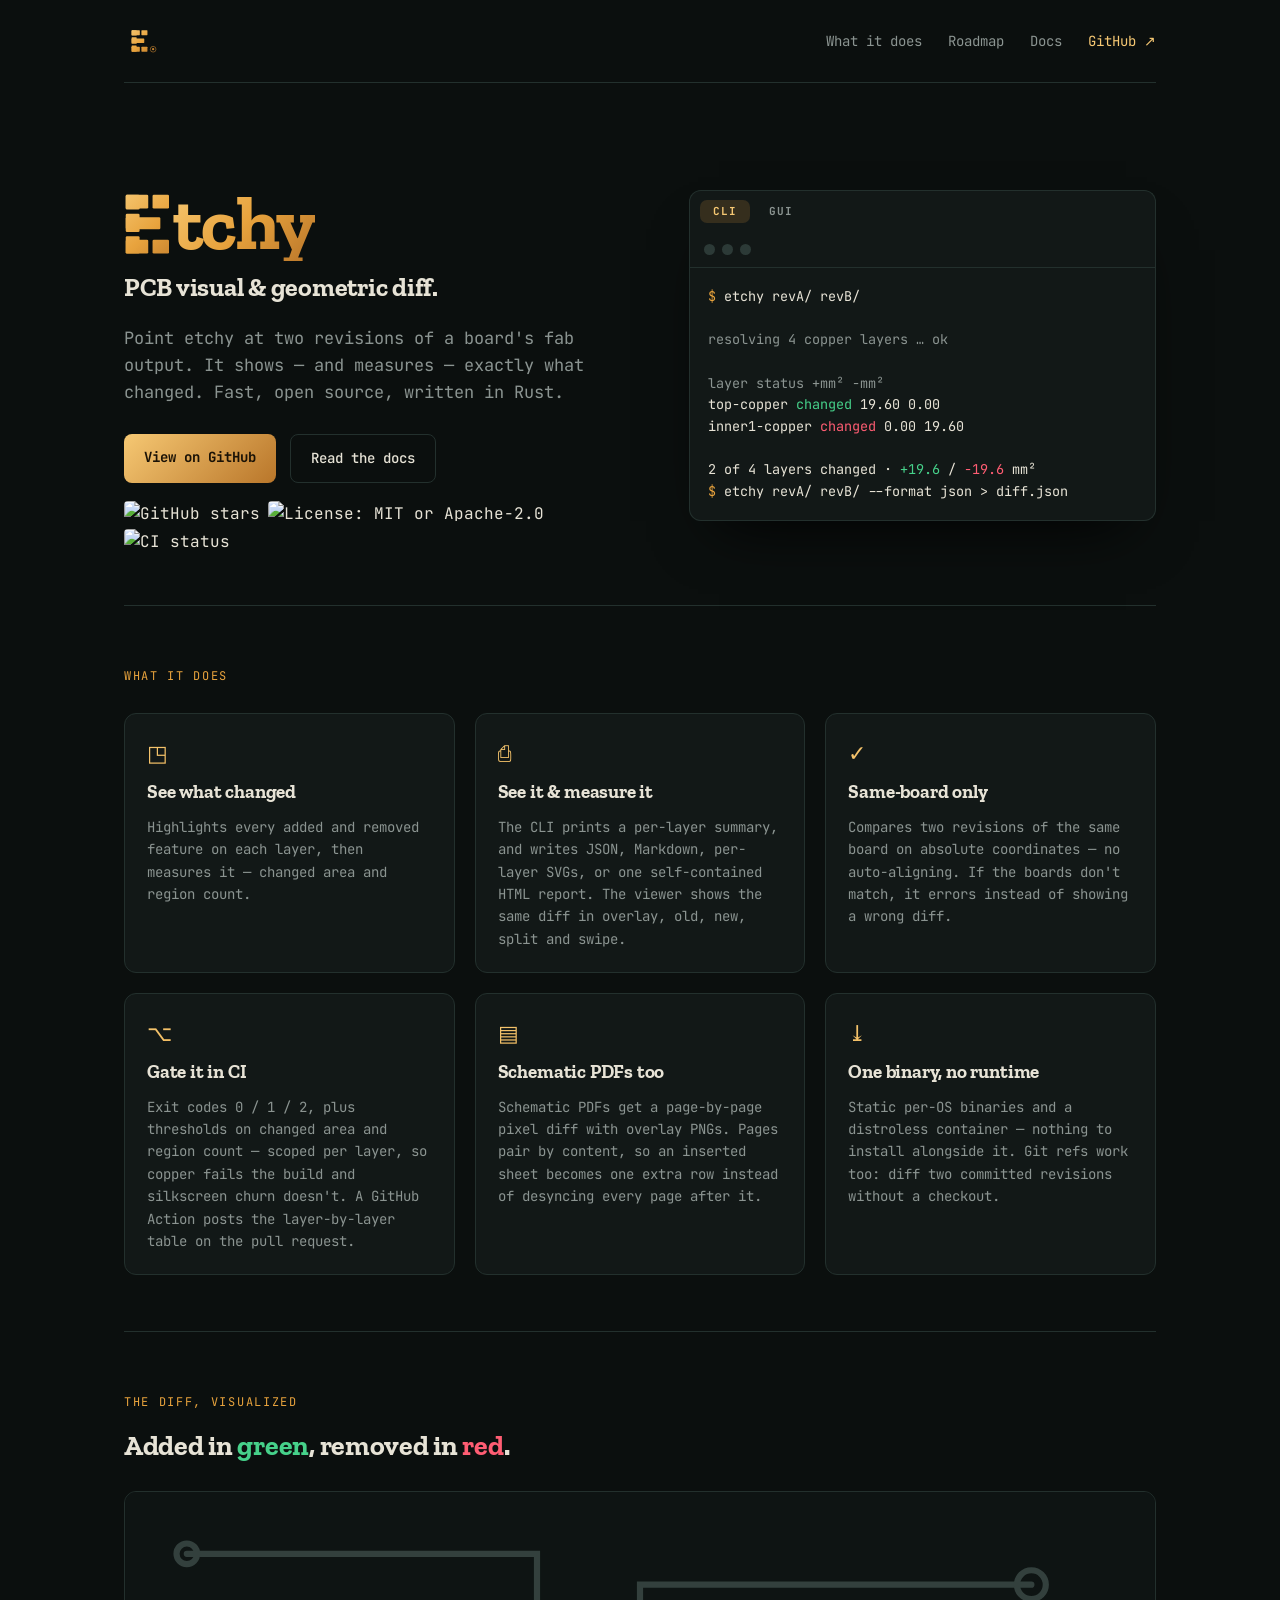
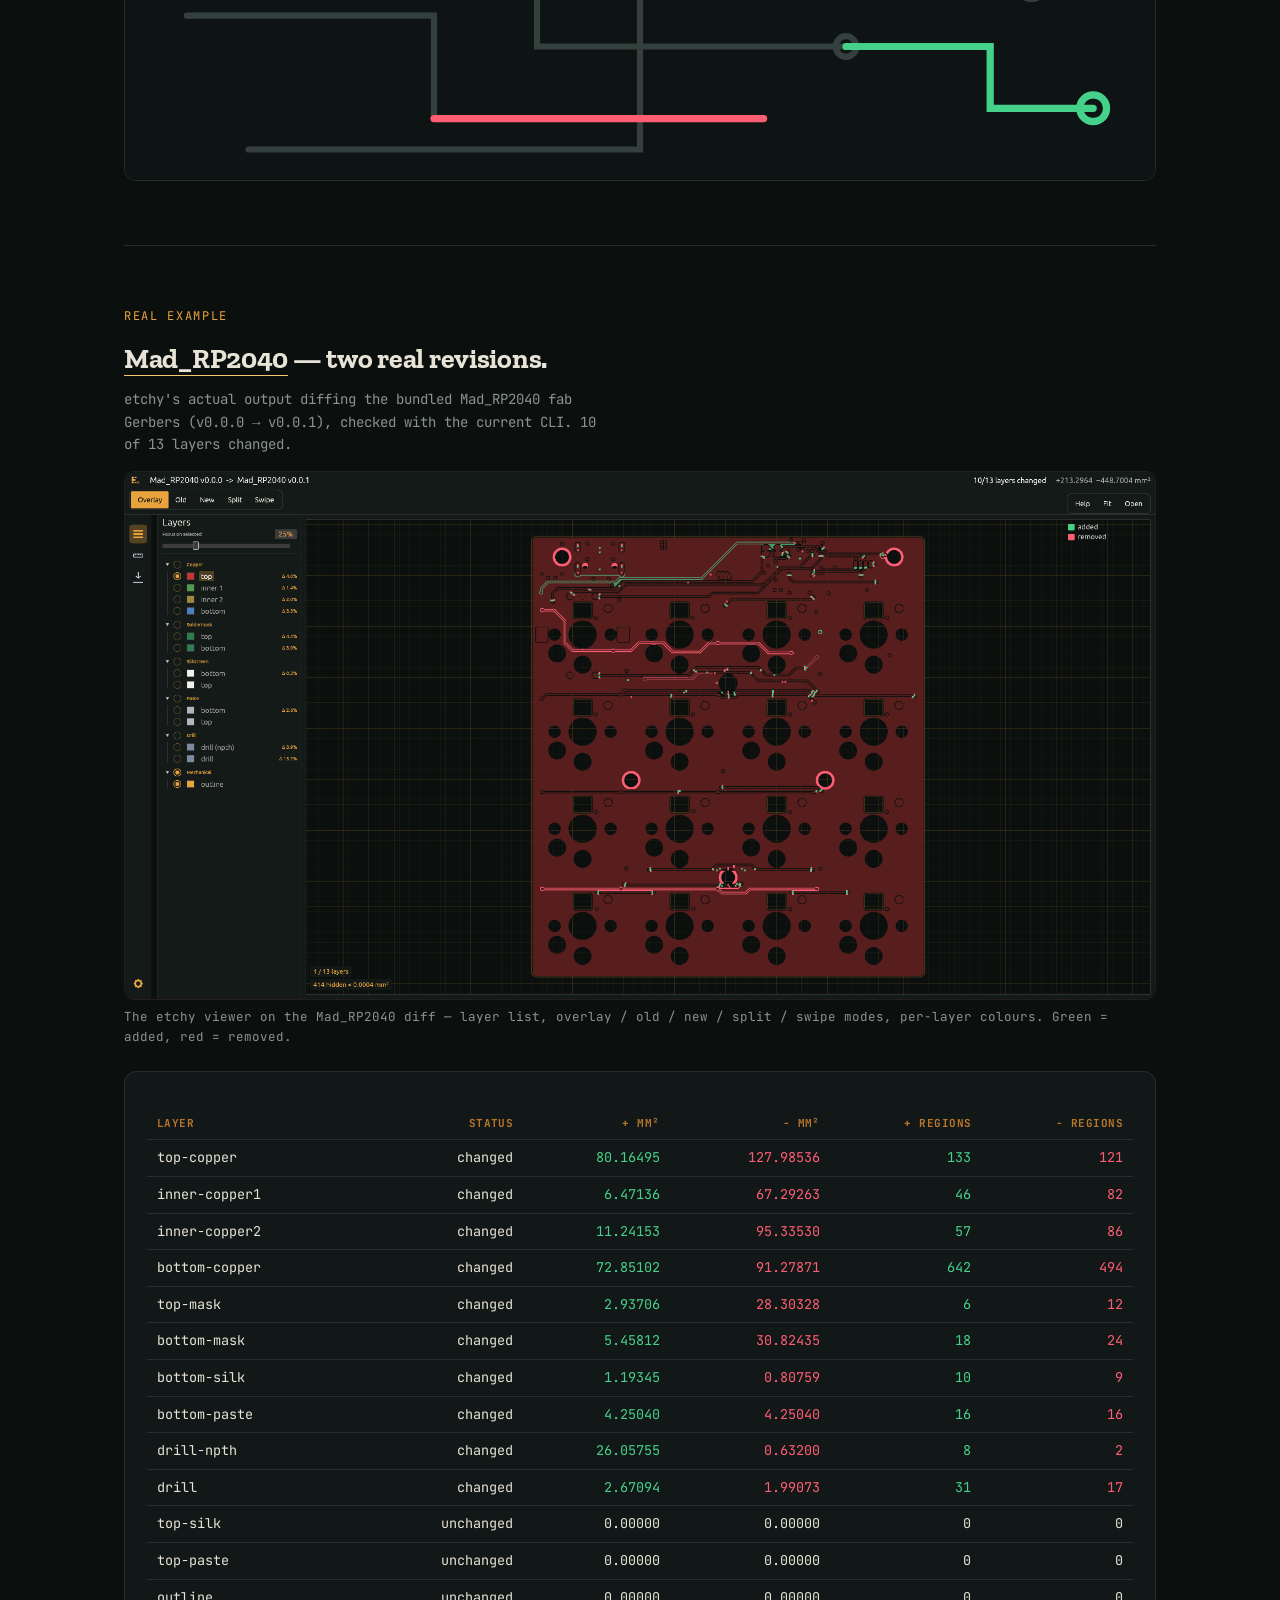
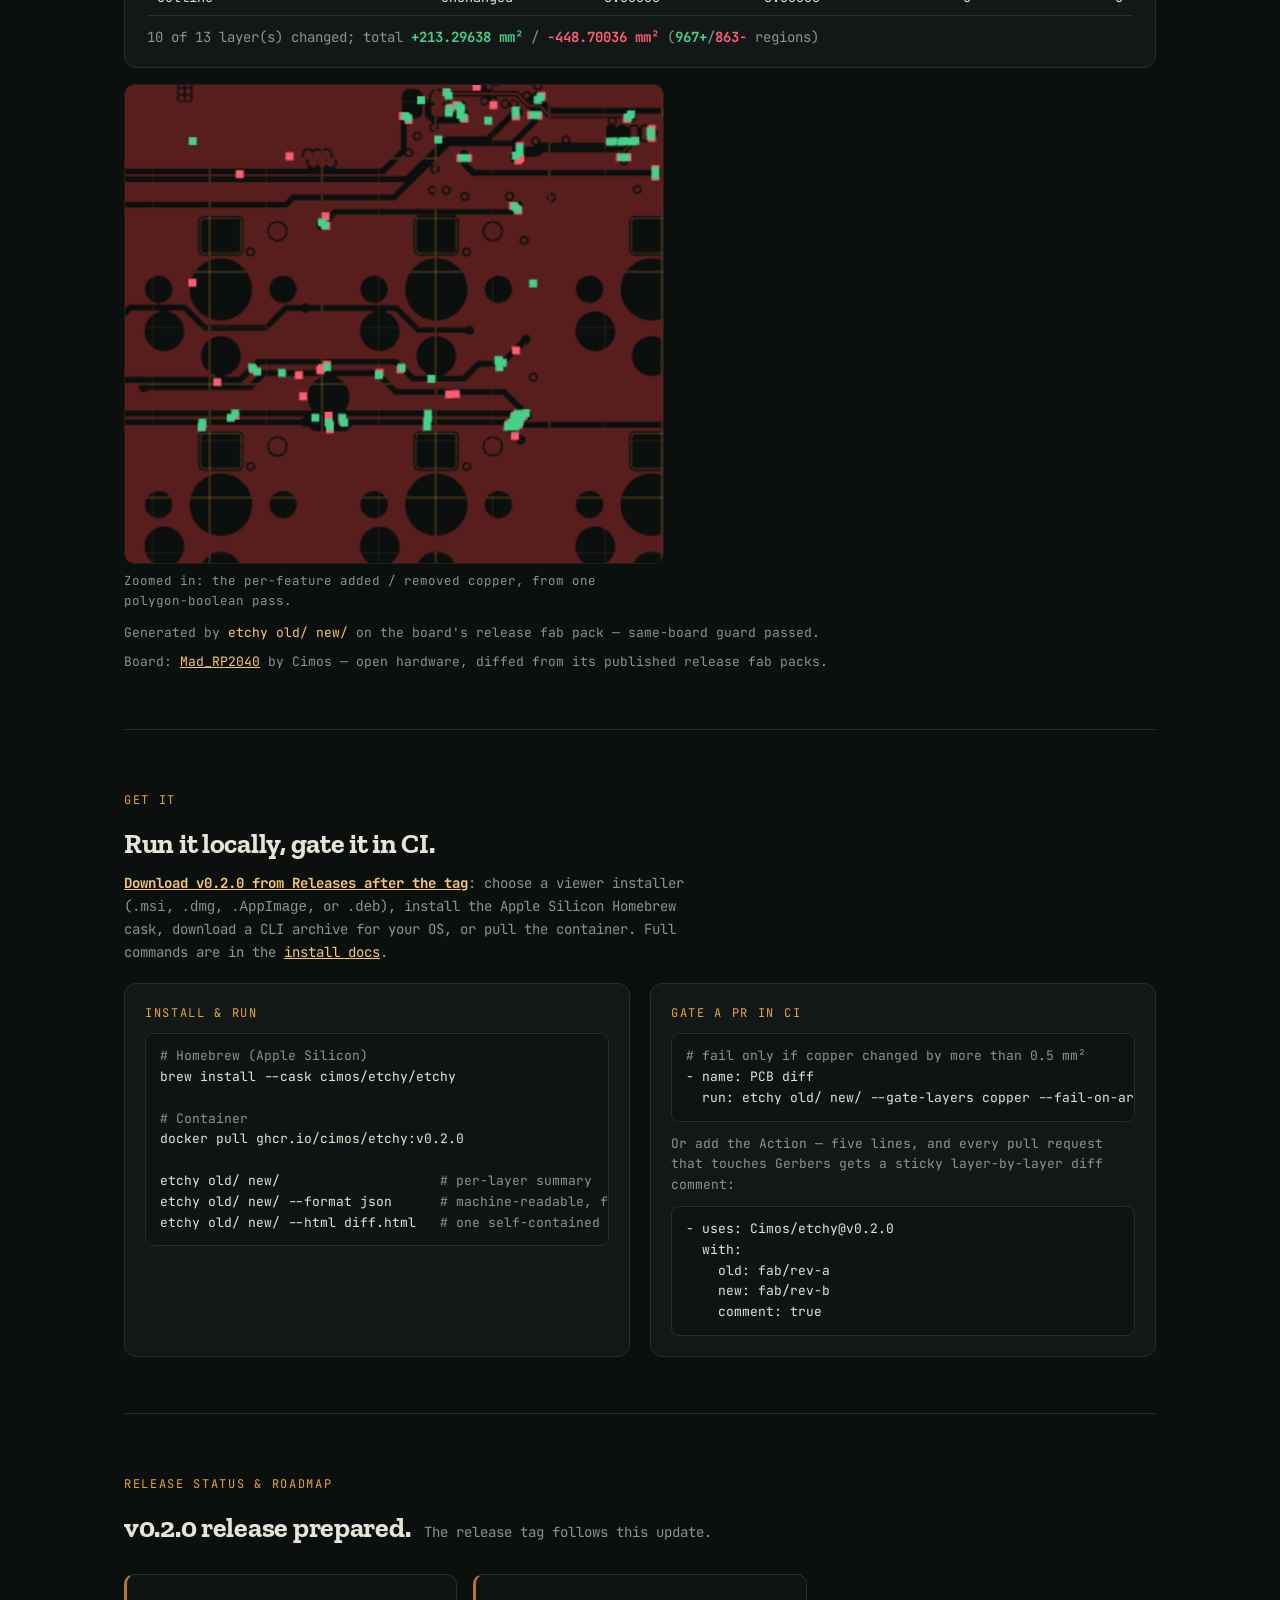
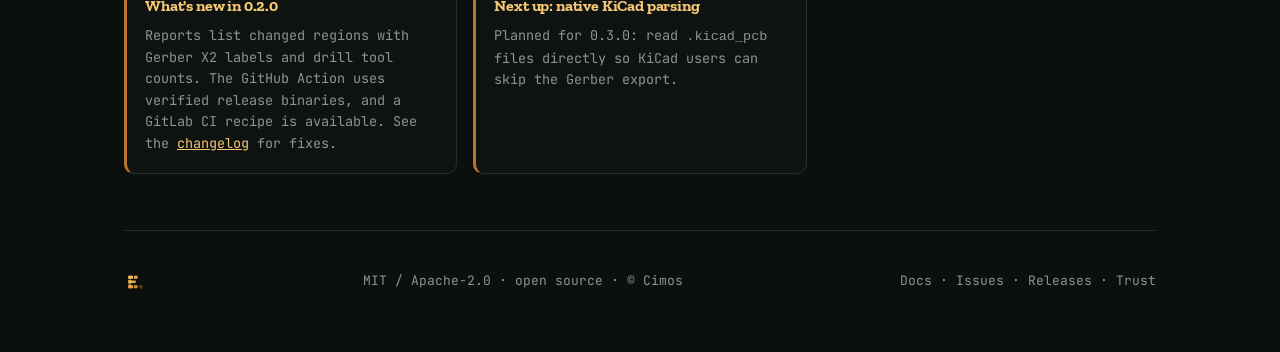
==== commit 5be33424: "Prepare the v0.2.0 release Bump workspace crates, snapshots, install examples and release plans to 0" ====
--- a/site/index.html
+++ b/site/index.html
@@ -273,7 +273,7 @@
   <section id="get">
     <span class="label">Get it</span>
     <h2 style="font-size:28px;margin:10px 0 6px">Run it locally, gate it in CI.</h2>
-    <p style="color:var(--muted);font-size:14px;margin:0 0 20px;max-width:72ch"><a href="https://github.com/Cimos/etchy/releases" style="color:var(--copper-1);font-weight:700">Download v0.1.2 from Releases</a>: choose a viewer installer (<code>.msi</code>, <code>.dmg</code>, <code>.AppImage</code>, or <code>.deb</code>), install the Apple Silicon Homebrew cask, download a CLI archive for your OS, or pull the container. Full commands are in the <a href="docs.html#install" style="color:var(--copper-1)">install docs</a>.</p>
+    <p style="color:var(--muted);font-size:14px;margin:0 0 20px;max-width:72ch"><a href="https://github.com/Cimos/etchy/releases" style="color:var(--copper-1);font-weight:700">Download v0.2.0 from Releases after the tag</a>: choose a viewer installer (<code>.msi</code>, <code>.dmg</code>, <code>.AppImage</code>, or <code>.deb</code>), install the Apple Silicon Homebrew cask, download a CLI archive for your OS, or pull the container. Full commands are in the <a href="docs.html#install" style="color:var(--copper-1)">install docs</a>.</p>
     <div class="getgrid">
       <div class="getcard">
         <div class="label" style="margin-bottom:10px">Install &amp; run</div>
@@ -281,7 +281,7 @@
 brew install --cask cimos/etchy/etchy
 
 <span class="out"># Container</span>
-docker pull ghcr.io/cimos/etchy:v0.1.2
+docker pull ghcr.io/cimos/etchy:v0.2.0
 
 etchy old/ new/                    <span class="out"># per-layer summary</span>
 etchy old/ new/ --format json      <span class="out"># machine-readable, for CI</span>
@@ -293,7 +293,7 @@
 - name: PCB diff
   run: etchy old/ new/ --gate-layers copper --fail-on-area 0.5</pre>
         <p style="color:var(--muted);font-size:13px;margin:12px 0 10px">Or add the Action — five lines, and every pull request that touches Gerbers gets a sticky layer-by-layer diff comment:</p>
-        <pre class="code">- uses: Cimos/etchy@v0.1.2
+        <pre class="code">- uses: Cimos/etchy@v0.2.0
   with:
     old: fab/rev-a
     new: fab/rev-b
@@ -305,12 +305,12 @@
   <section id="roadmap">
     <span class="label">Release status &amp; roadmap</span>
     <div class="roadmap-head">
-      <h2>Current release: v0.1.2.</h2>
-      <span class="sub">Usable today, with the next parser milestone planned.</span>
+      <h2>v0.2.0 release prepared.</h2>
+      <span class="sub">The release tag follows this update.</span>
     </div>
     <div class="road">
-      <div class="item"><h3>What's new in 0.1.x</h3><p><a href="https://github.com/Cimos/etchy/blob/main/CHANGELOG.md" style="color:var(--copper-1)">0.1.0</a> was the public release, with CLI archives, the container, GitHub Action, and schematic PDF diff. 0.1.1 adds viewer installers, CLI-on-PATH packages, and Homebrew. 0.1.2 makes the Windows binaries run without the Visual C++ runtime.</p></div>
-      <div class="item"><h3>Next up: native KiCad parsing</h3><p>Planned for 0.2.0: read <code>.kicad_pcb</code> files directly so KiCad users can skip the Gerber export.</p></div>
+      <div class="item"><h3>What's new in 0.2.0</h3><p>Reports list changed regions with Gerber X2 labels and drill tool counts. The GitHub Action uses verified release binaries, and a GitLab CI recipe is available. See the <a href="https://github.com/Cimos/etchy/blob/main/CHANGELOG.md" style="color:var(--copper-1)">changelog</a> for fixes.</p></div>
+      <div class="item"><h3>Next up: native KiCad parsing</h3><p>Planned for 0.3.0: read <code>.kicad_pcb</code> files directly so KiCad users can skip the Gerber export.</p></div>
     </div>
   </section>
   </main>
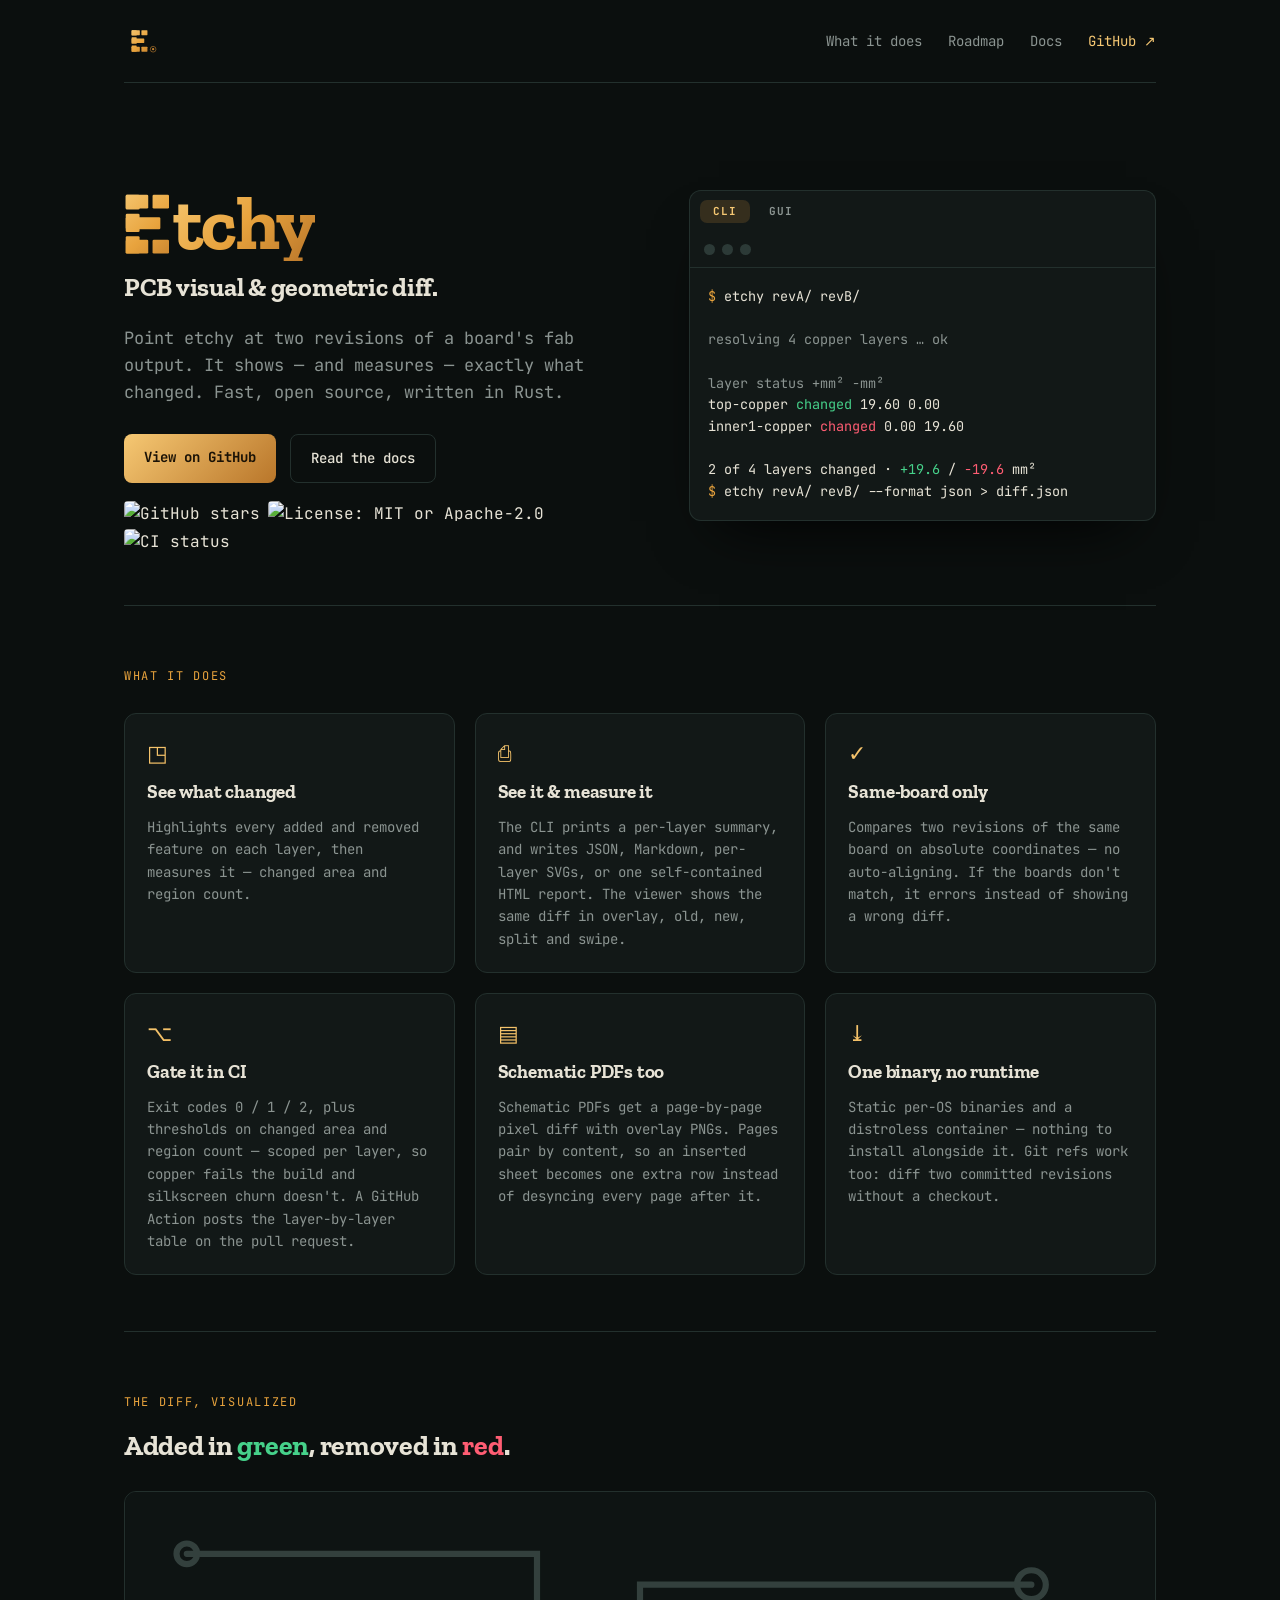
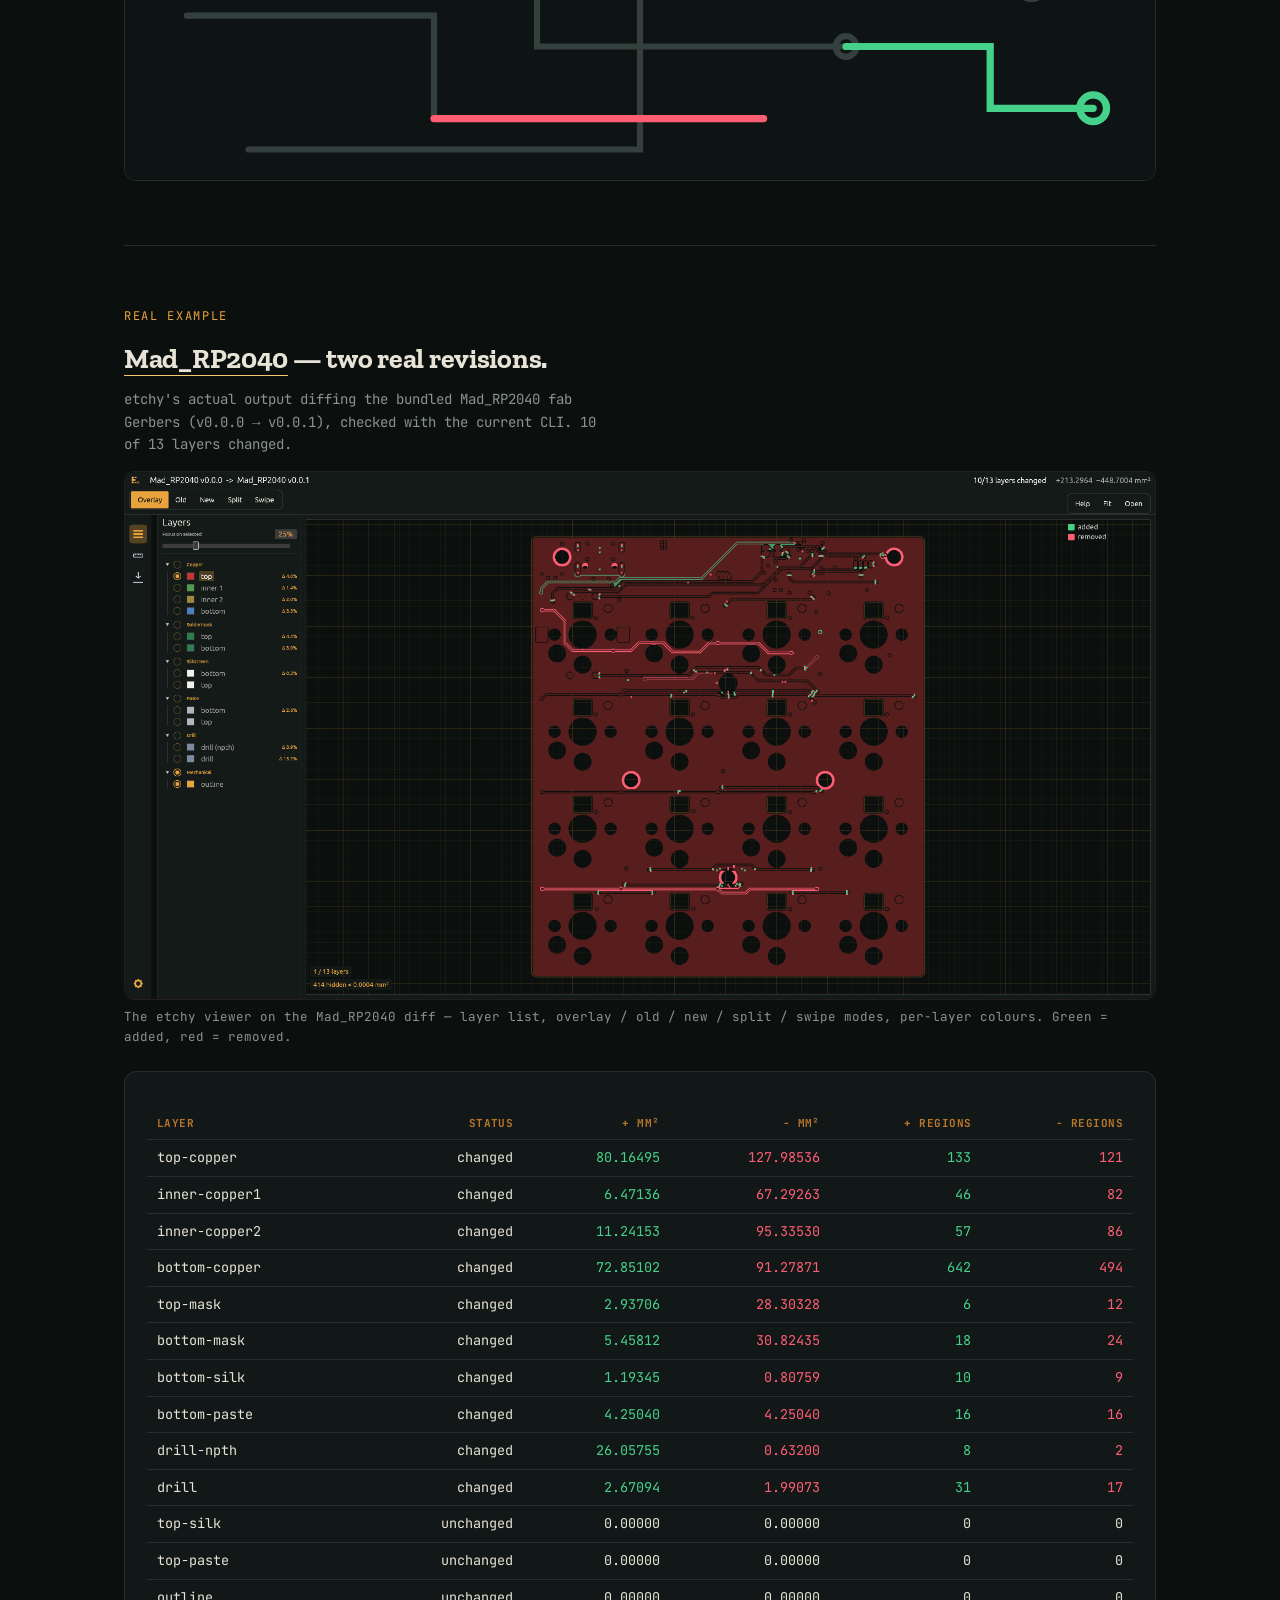
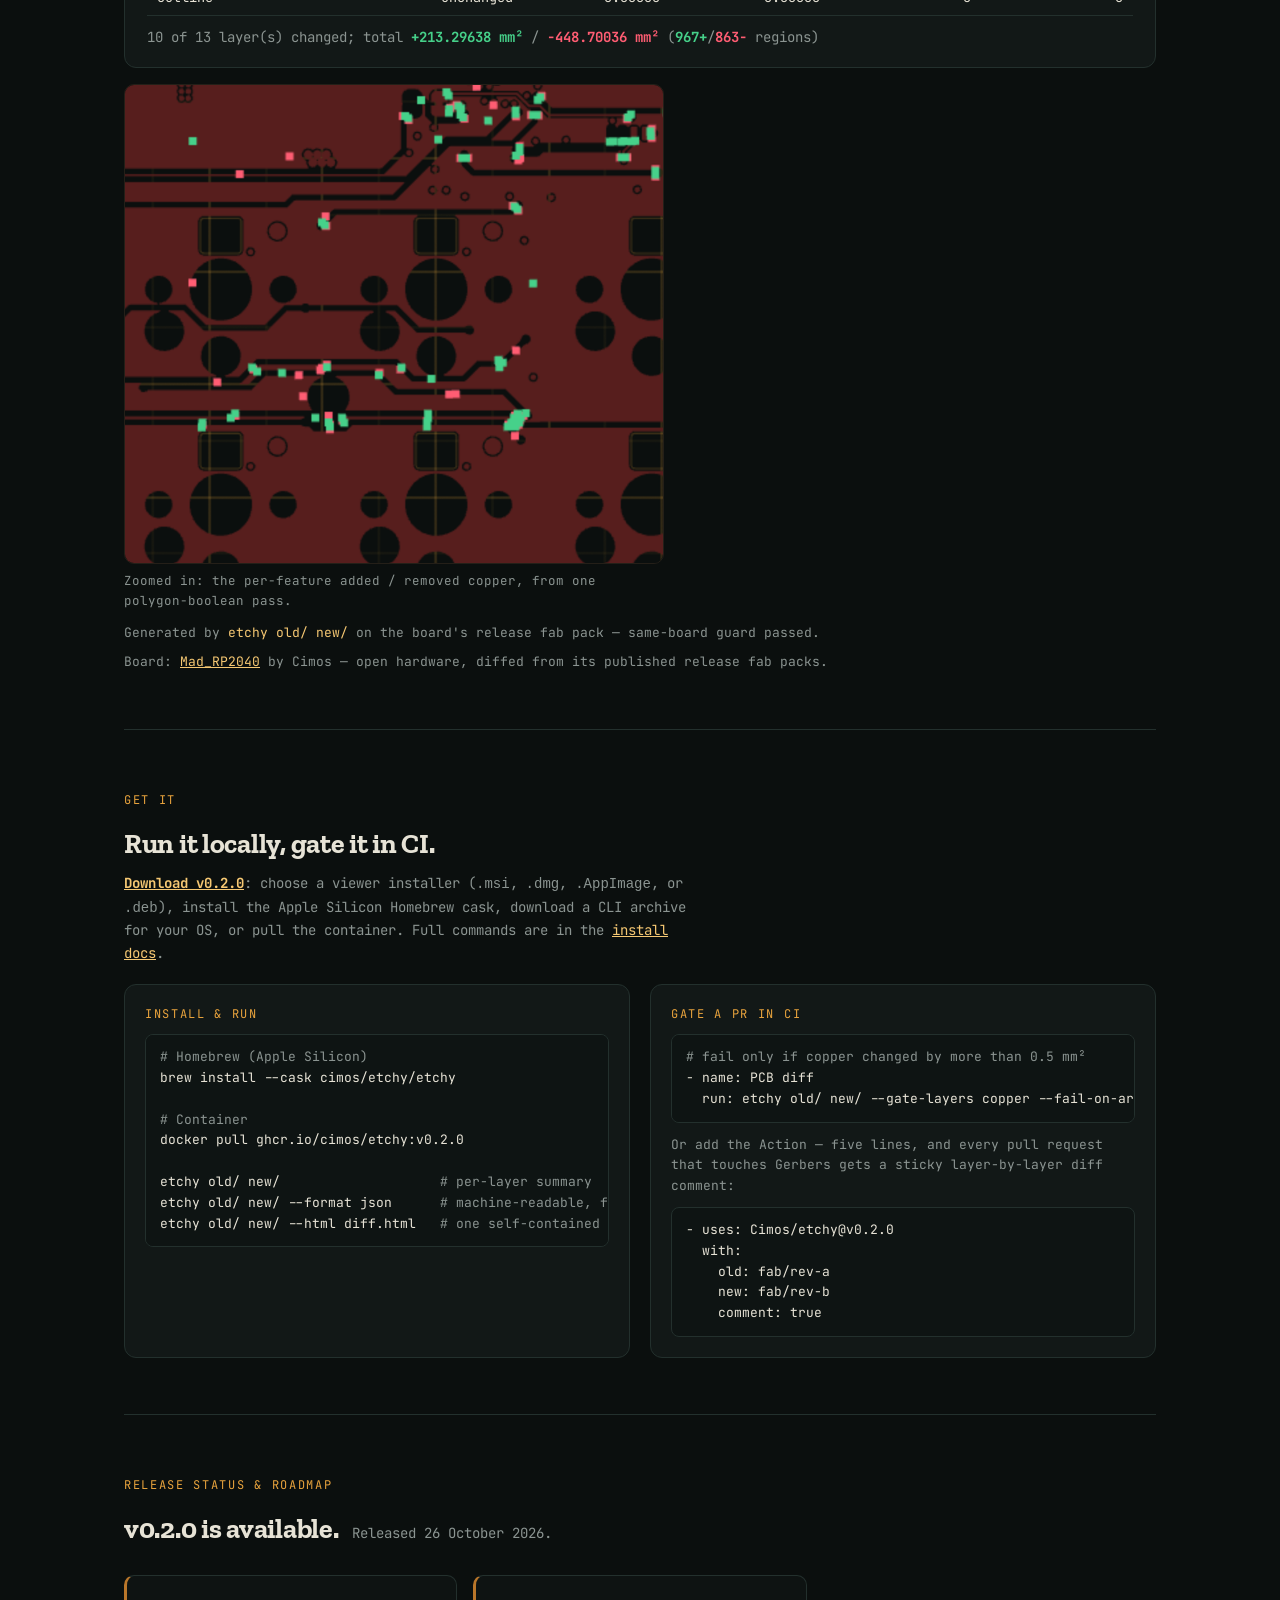
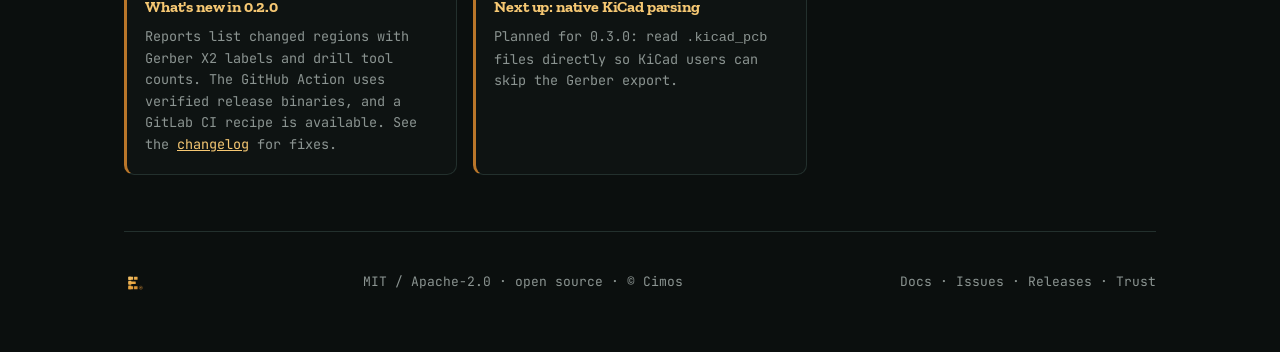
==== commit e9272356: "Refresh site for v0.2.0 Link visitors to the published release and replace tag-pending text. Record " ====
--- a/site/index.html
+++ b/site/index.html
@@ -273,7 +273,7 @@
   <section id="get">
     <span class="label">Get it</span>
     <h2 style="font-size:28px;margin:10px 0 6px">Run it locally, gate it in CI.</h2>
-    <p style="color:var(--muted);font-size:14px;margin:0 0 20px;max-width:72ch"><a href="https://github.com/Cimos/etchy/releases" style="color:var(--copper-1);font-weight:700">Download v0.2.0 from Releases after the tag</a>: choose a viewer installer (<code>.msi</code>, <code>.dmg</code>, <code>.AppImage</code>, or <code>.deb</code>), install the Apple Silicon Homebrew cask, download a CLI archive for your OS, or pull the container. Full commands are in the <a href="docs.html#install" style="color:var(--copper-1)">install docs</a>.</p>
+    <p style="color:var(--muted);font-size:14px;margin:0 0 20px;max-width:72ch"><a href="https://github.com/Cimos/etchy/releases/tag/v0.2.0" style="color:var(--copper-1);font-weight:700">Download v0.2.0</a>: choose a viewer installer (<code>.msi</code>, <code>.dmg</code>, <code>.AppImage</code>, or <code>.deb</code>), install the Apple Silicon Homebrew cask, download a CLI archive for your OS, or pull the container. Full commands are in the <a href="docs.html#install" style="color:var(--copper-1)">install docs</a>.</p>
     <div class="getgrid">
       <div class="getcard">
         <div class="label" style="margin-bottom:10px">Install &amp; run</div>
@@ -305,8 +305,8 @@
   <section id="roadmap">
     <span class="label">Release status &amp; roadmap</span>
     <div class="roadmap-head">
-      <h2>v0.2.0 release prepared.</h2>
-      <span class="sub">The release tag follows this update.</span>
+      <h2>v0.2.0 is available.</h2>
+      <span class="sub">Released 26 October 2026.</span>
     </div>
     <div class="road">
       <div class="item"><h3>What's new in 0.2.0</h3><p>Reports list changed regions with Gerber X2 labels and drill tool counts. The GitHub Action uses verified release binaries, and a GitLab CI recipe is available. See the <a href="https://github.com/Cimos/etchy/blob/main/CHANGELOG.md" style="color:var(--copper-1)">changelog</a> for fixes.</p></div>
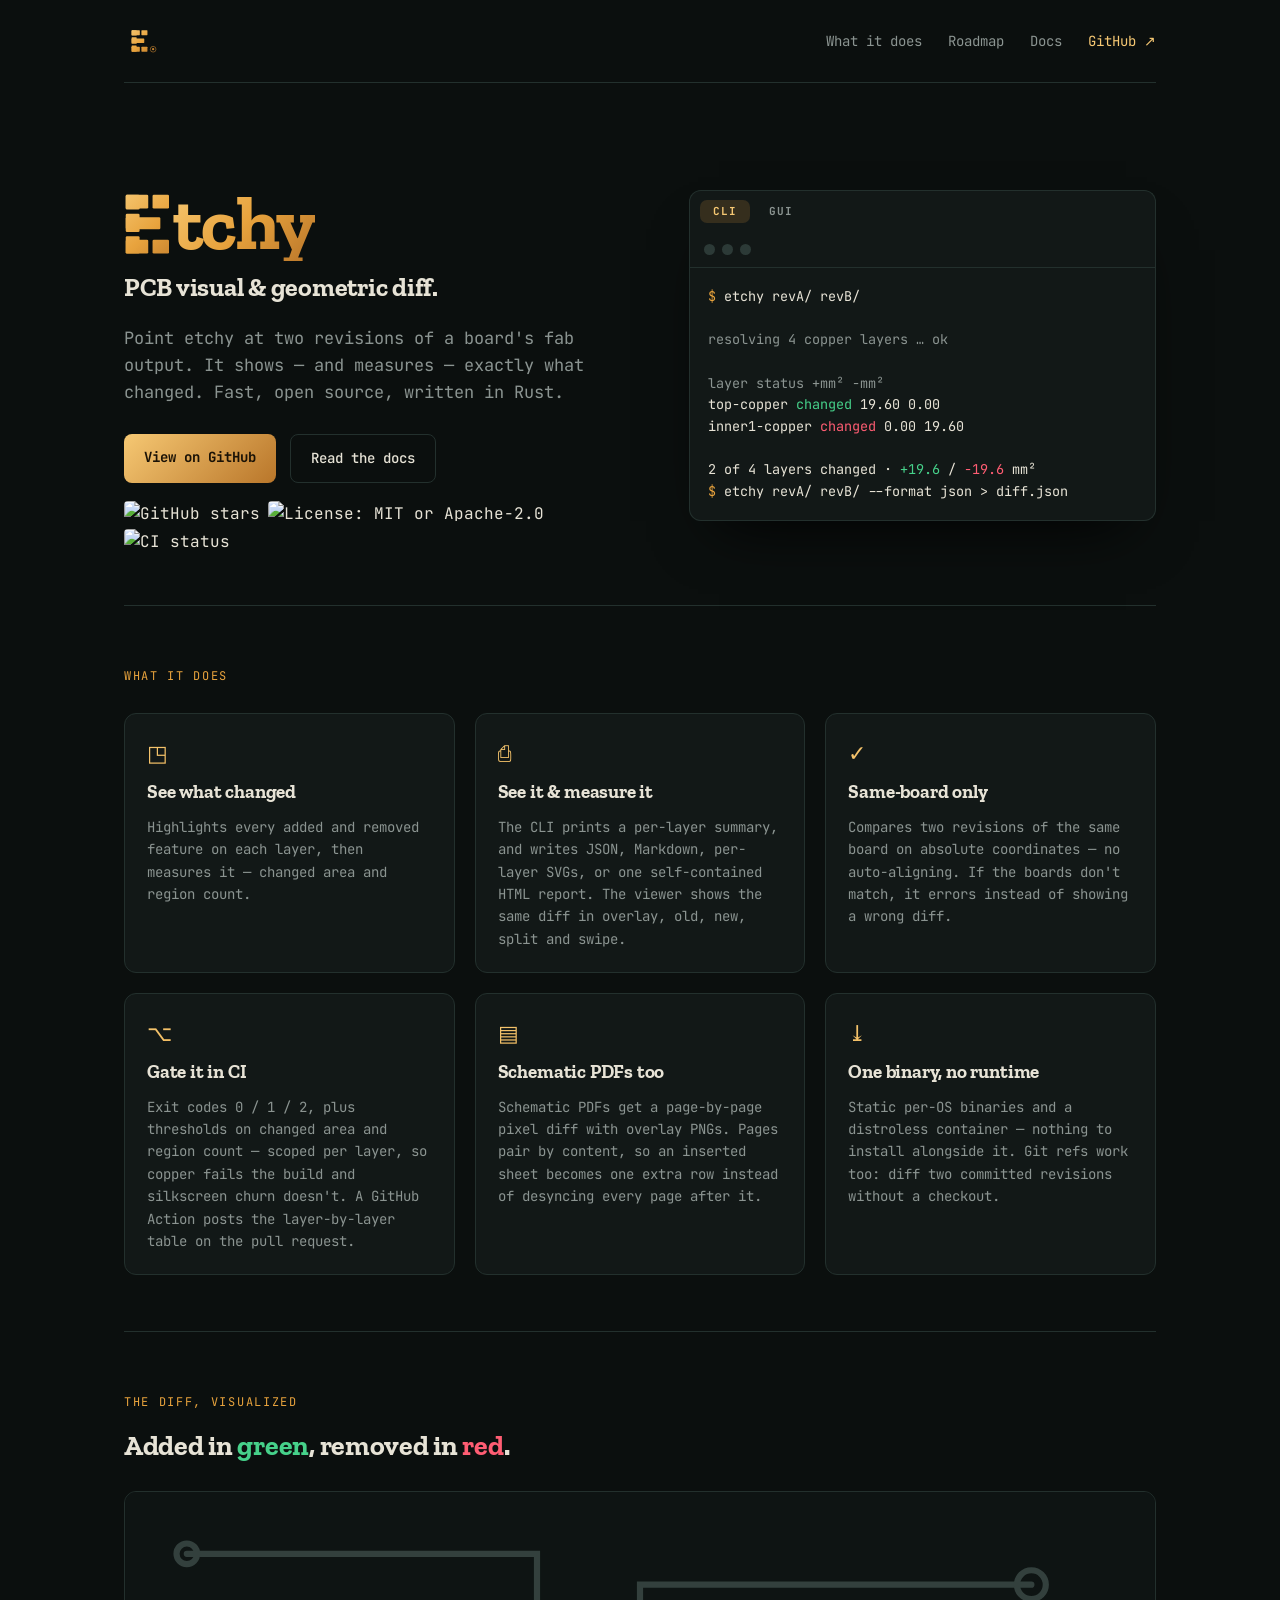
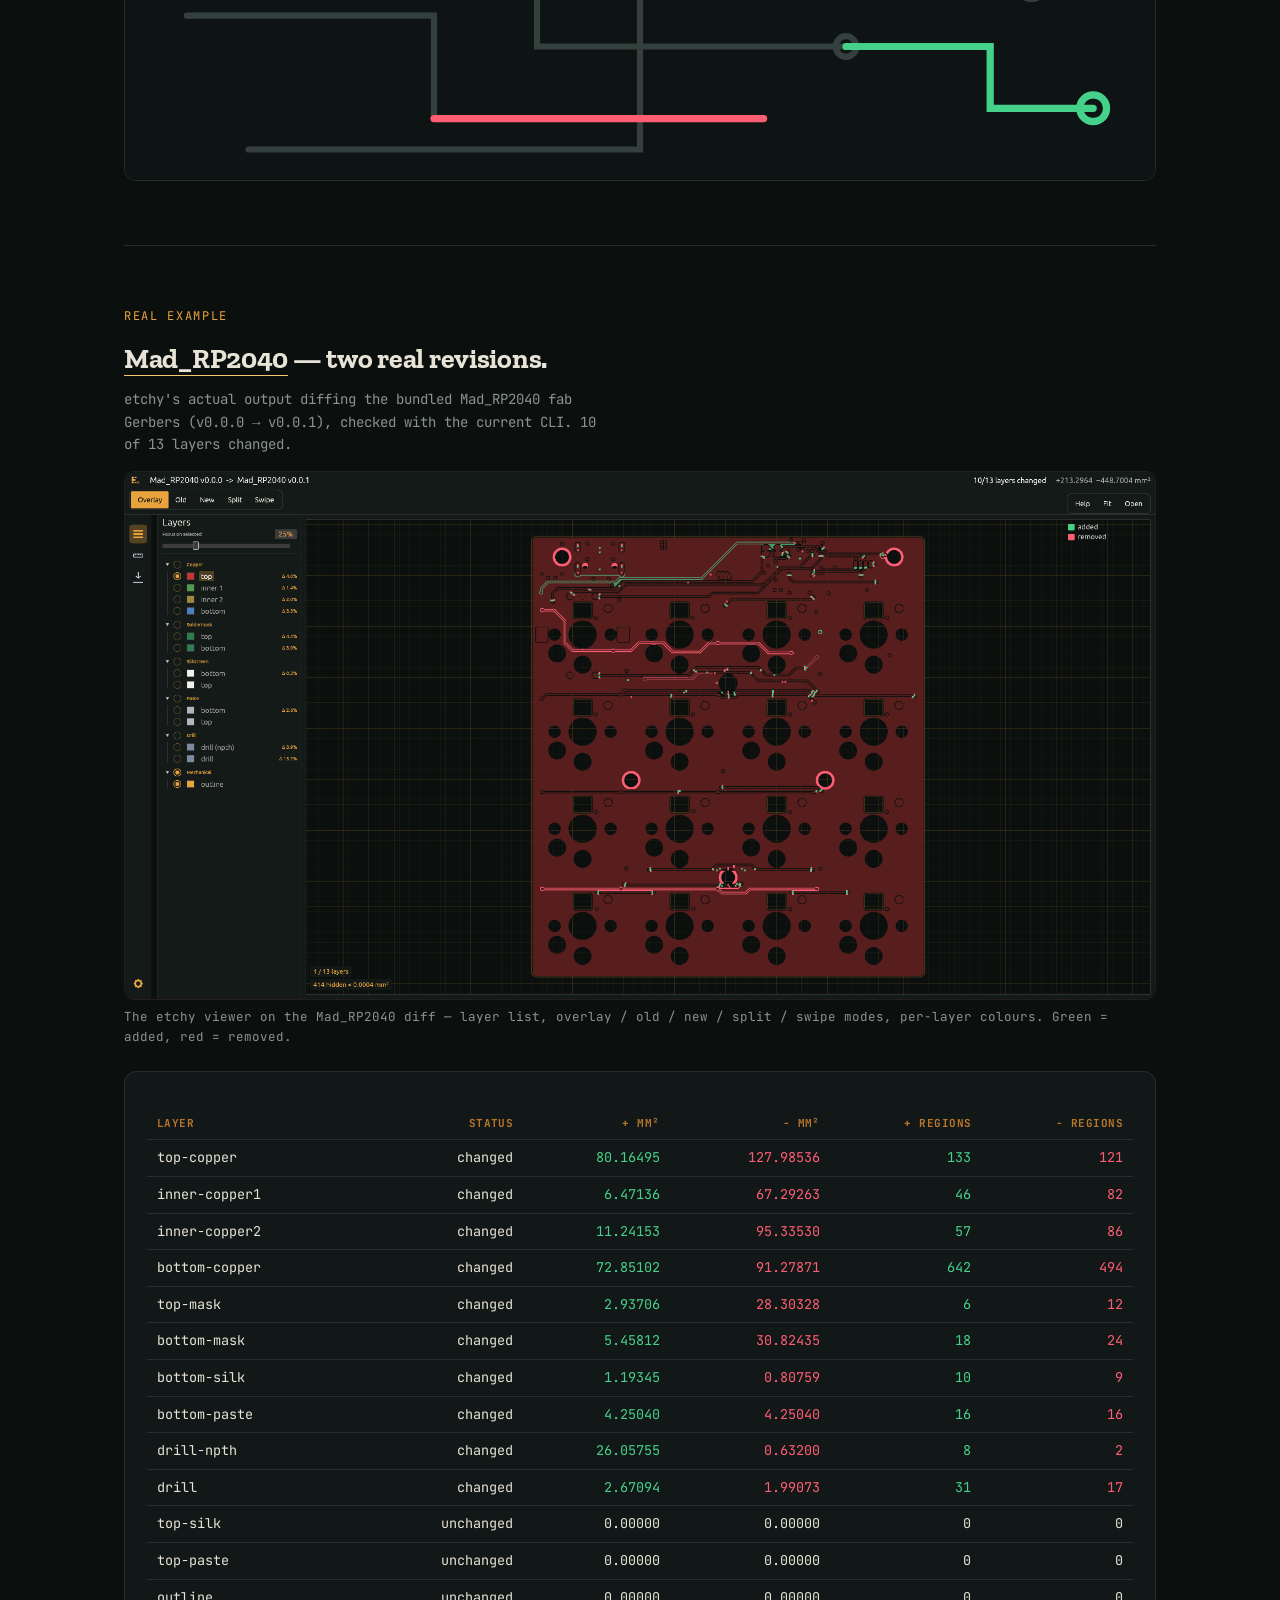
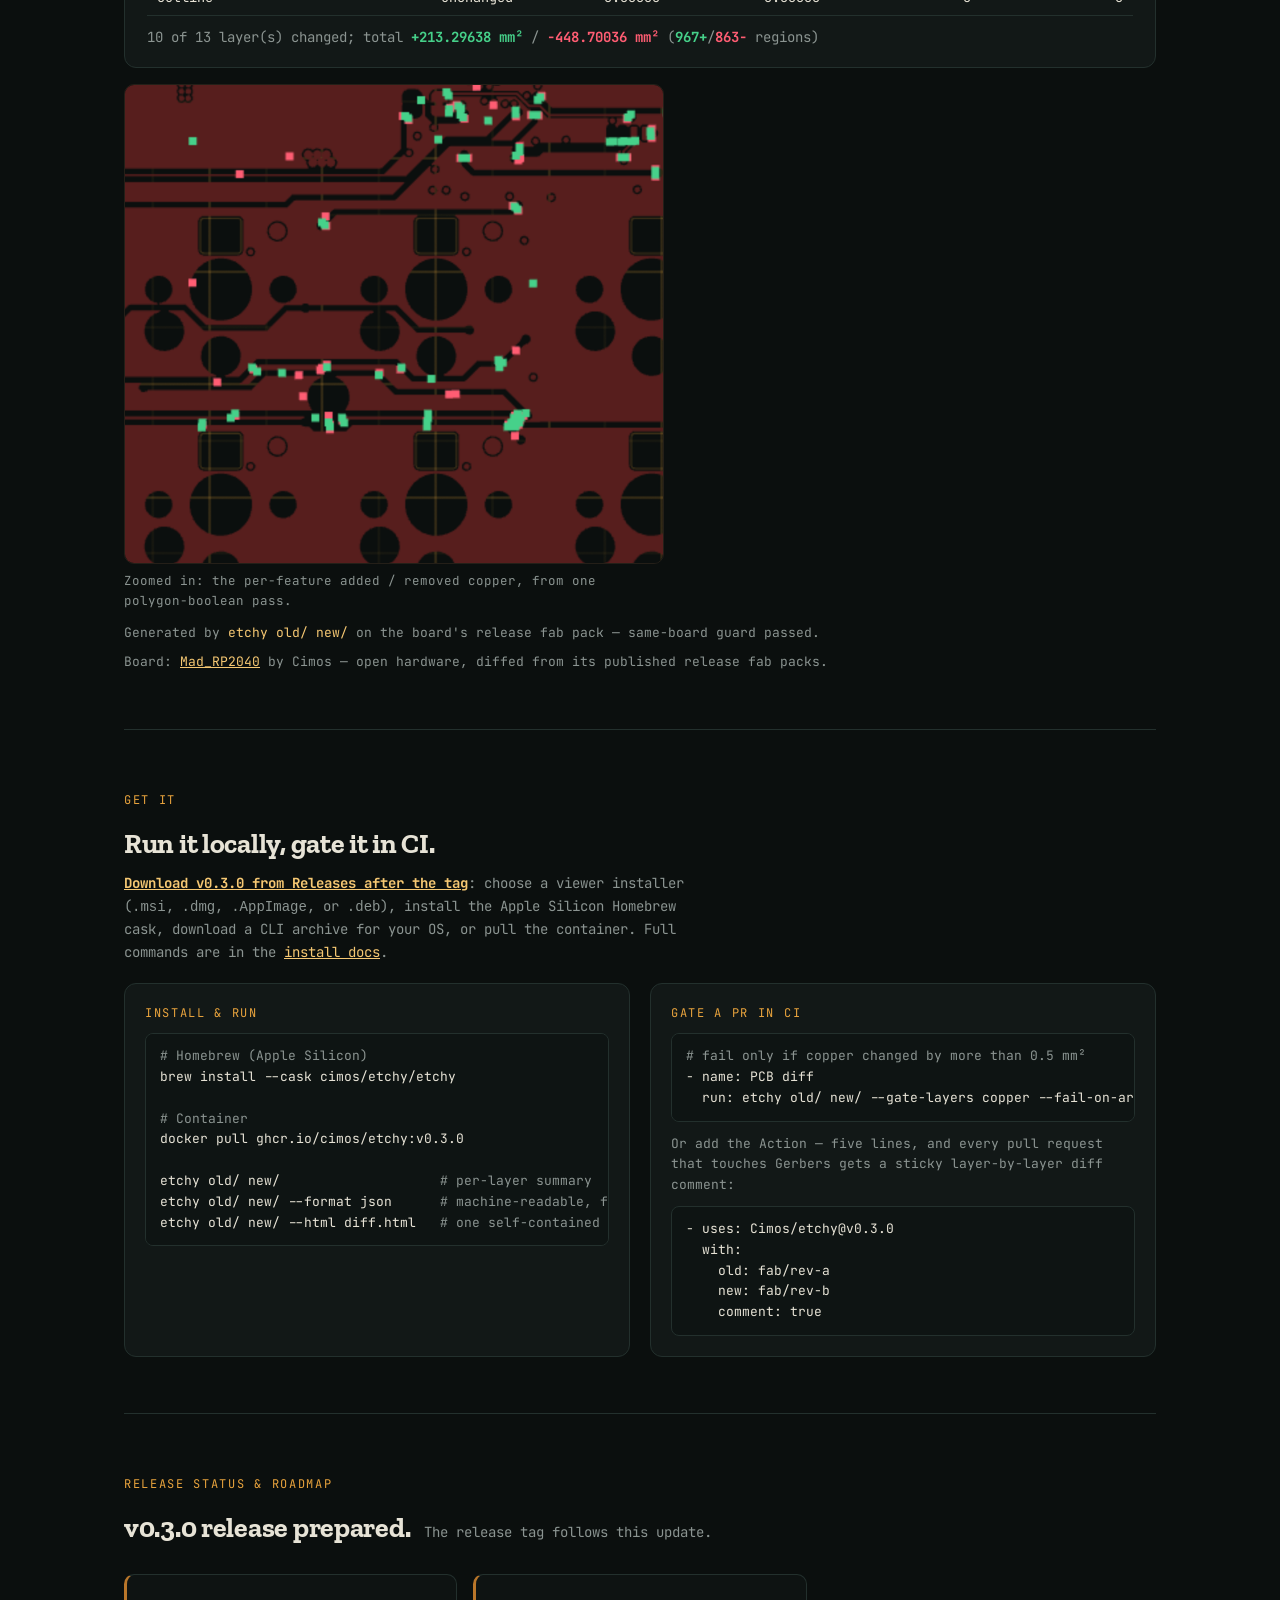
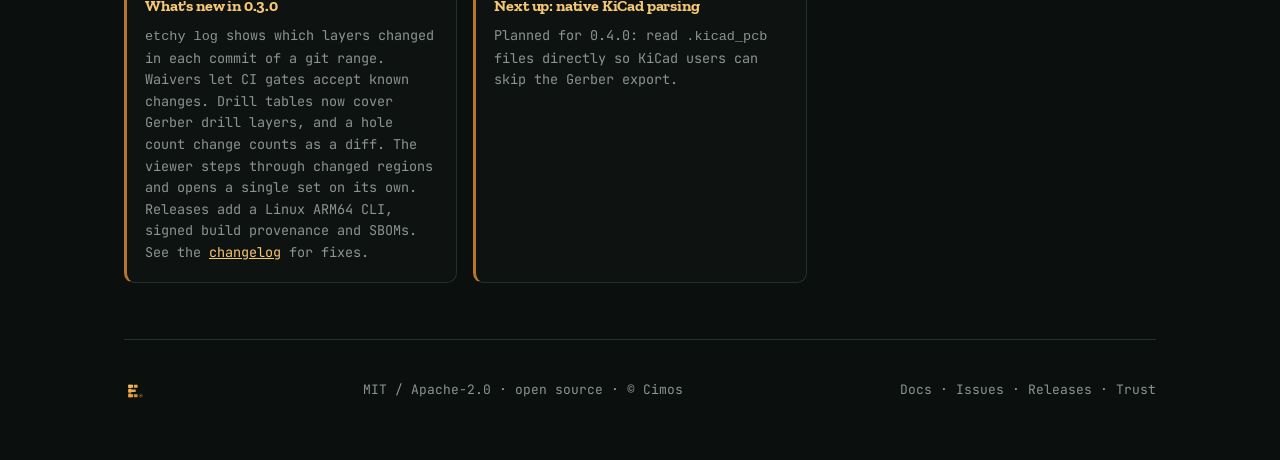
==== commit 279f1148: "Prepare the v0.3.0 release Cut the 0.3.0 changelog section and bump the workspace crates, report sna" ====
--- a/site/index.html
+++ b/site/index.html
@@ -273,7 +273,7 @@
   <section id="get">
     <span class="label">Get it</span>
     <h2 style="font-size:28px;margin:10px 0 6px">Run it locally, gate it in CI.</h2>
-    <p style="color:var(--muted);font-size:14px;margin:0 0 20px;max-width:72ch"><a href="https://github.com/Cimos/etchy/releases/tag/v0.2.0" style="color:var(--copper-1);font-weight:700">Download v0.2.0</a>: choose a viewer installer (<code>.msi</code>, <code>.dmg</code>, <code>.AppImage</code>, or <code>.deb</code>), install the Apple Silicon Homebrew cask, download a CLI archive for your OS, or pull the container. Full commands are in the <a href="docs.html#install" style="color:var(--copper-1)">install docs</a>.</p>
+    <p style="color:var(--muted);font-size:14px;margin:0 0 20px;max-width:72ch"><a href="https://github.com/Cimos/etchy/releases" style="color:var(--copper-1);font-weight:700">Download v0.3.0 from Releases after the tag</a>: choose a viewer installer (<code>.msi</code>, <code>.dmg</code>, <code>.AppImage</code>, or <code>.deb</code>), install the Apple Silicon Homebrew cask, download a CLI archive for your OS, or pull the container. Full commands are in the <a href="docs.html#install" style="color:var(--copper-1)">install docs</a>.</p>
     <div class="getgrid">
       <div class="getcard">
         <div class="label" style="margin-bottom:10px">Install &amp; run</div>
@@ -281,7 +281,7 @@
 brew install --cask cimos/etchy/etchy
 
 <span class="out"># Container</span>
-docker pull ghcr.io/cimos/etchy:v0.2.0
+docker pull ghcr.io/cimos/etchy:v0.3.0
 
 etchy old/ new/                    <span class="out"># per-layer summary</span>
 etchy old/ new/ --format json      <span class="out"># machine-readable, for CI</span>
@@ -293,7 +293,7 @@
 - name: PCB diff
   run: etchy old/ new/ --gate-layers copper --fail-on-area 0.5</pre>
         <p style="color:var(--muted);font-size:13px;margin:12px 0 10px">Or add the Action — five lines, and every pull request that touches Gerbers gets a sticky layer-by-layer diff comment:</p>
-        <pre class="code">- uses: Cimos/etchy@v0.2.0
+        <pre class="code">- uses: Cimos/etchy@v0.3.0
   with:
     old: fab/rev-a
     new: fab/rev-b
@@ -305,12 +305,12 @@
   <section id="roadmap">
     <span class="label">Release status &amp; roadmap</span>
     <div class="roadmap-head">
-      <h2>v0.2.0 is available.</h2>
-      <span class="sub">Released 26 October 2026.</span>
+      <h2>v0.3.0 release prepared.</h2>
+      <span class="sub">The release tag follows this update.</span>
     </div>
     <div class="road">
-      <div class="item"><h3>What's new in 0.2.0</h3><p>Reports list changed regions with Gerber X2 labels and drill tool counts. The GitHub Action uses verified release binaries, and a GitLab CI recipe is available. See the <a href="https://github.com/Cimos/etchy/blob/main/CHANGELOG.md" style="color:var(--copper-1)">changelog</a> for fixes.</p></div>
-      <div class="item"><h3>Next up: native KiCad parsing</h3><p>Planned for 0.3.0: read <code>.kicad_pcb</code> files directly so KiCad users can skip the Gerber export.</p></div>
+      <div class="item"><h3>What's new in 0.3.0</h3><p><code>etchy log</code> shows which layers changed in each commit of a git range. Waivers let CI gates accept known changes. Drill tables now cover Gerber drill layers, and a hole count change counts as a diff. The viewer steps through changed regions and opens a single set on its own. Releases add a Linux ARM64 CLI, signed build provenance and SBOMs. See the <a href="https://github.com/Cimos/etchy/blob/main/CHANGELOG.md" style="color:var(--copper-1)">changelog</a> for fixes.</p></div>
+      <div class="item"><h3>Next up: native KiCad parsing</h3><p>Planned for 0.4.0: read <code>.kicad_pcb</code> files directly so KiCad users can skip the Gerber export.</p></div>
     </div>
   </section>
   </main>
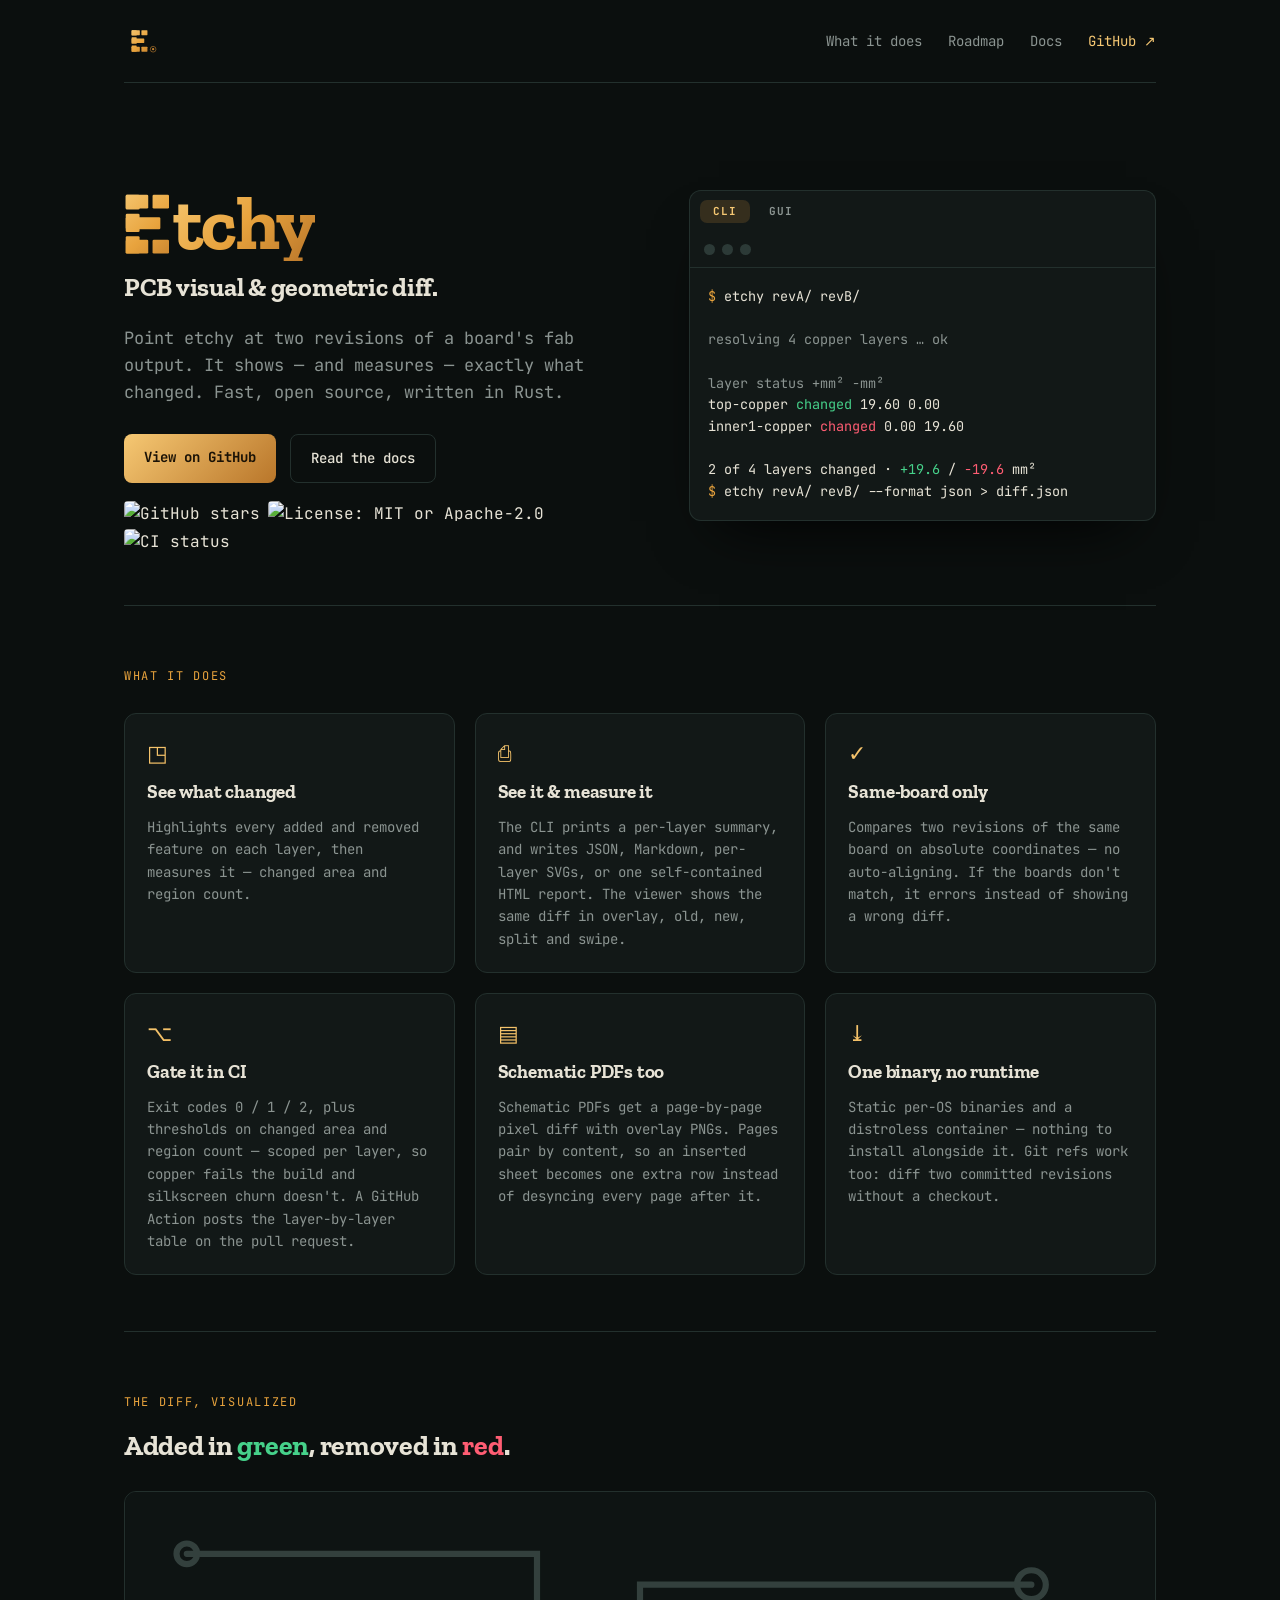
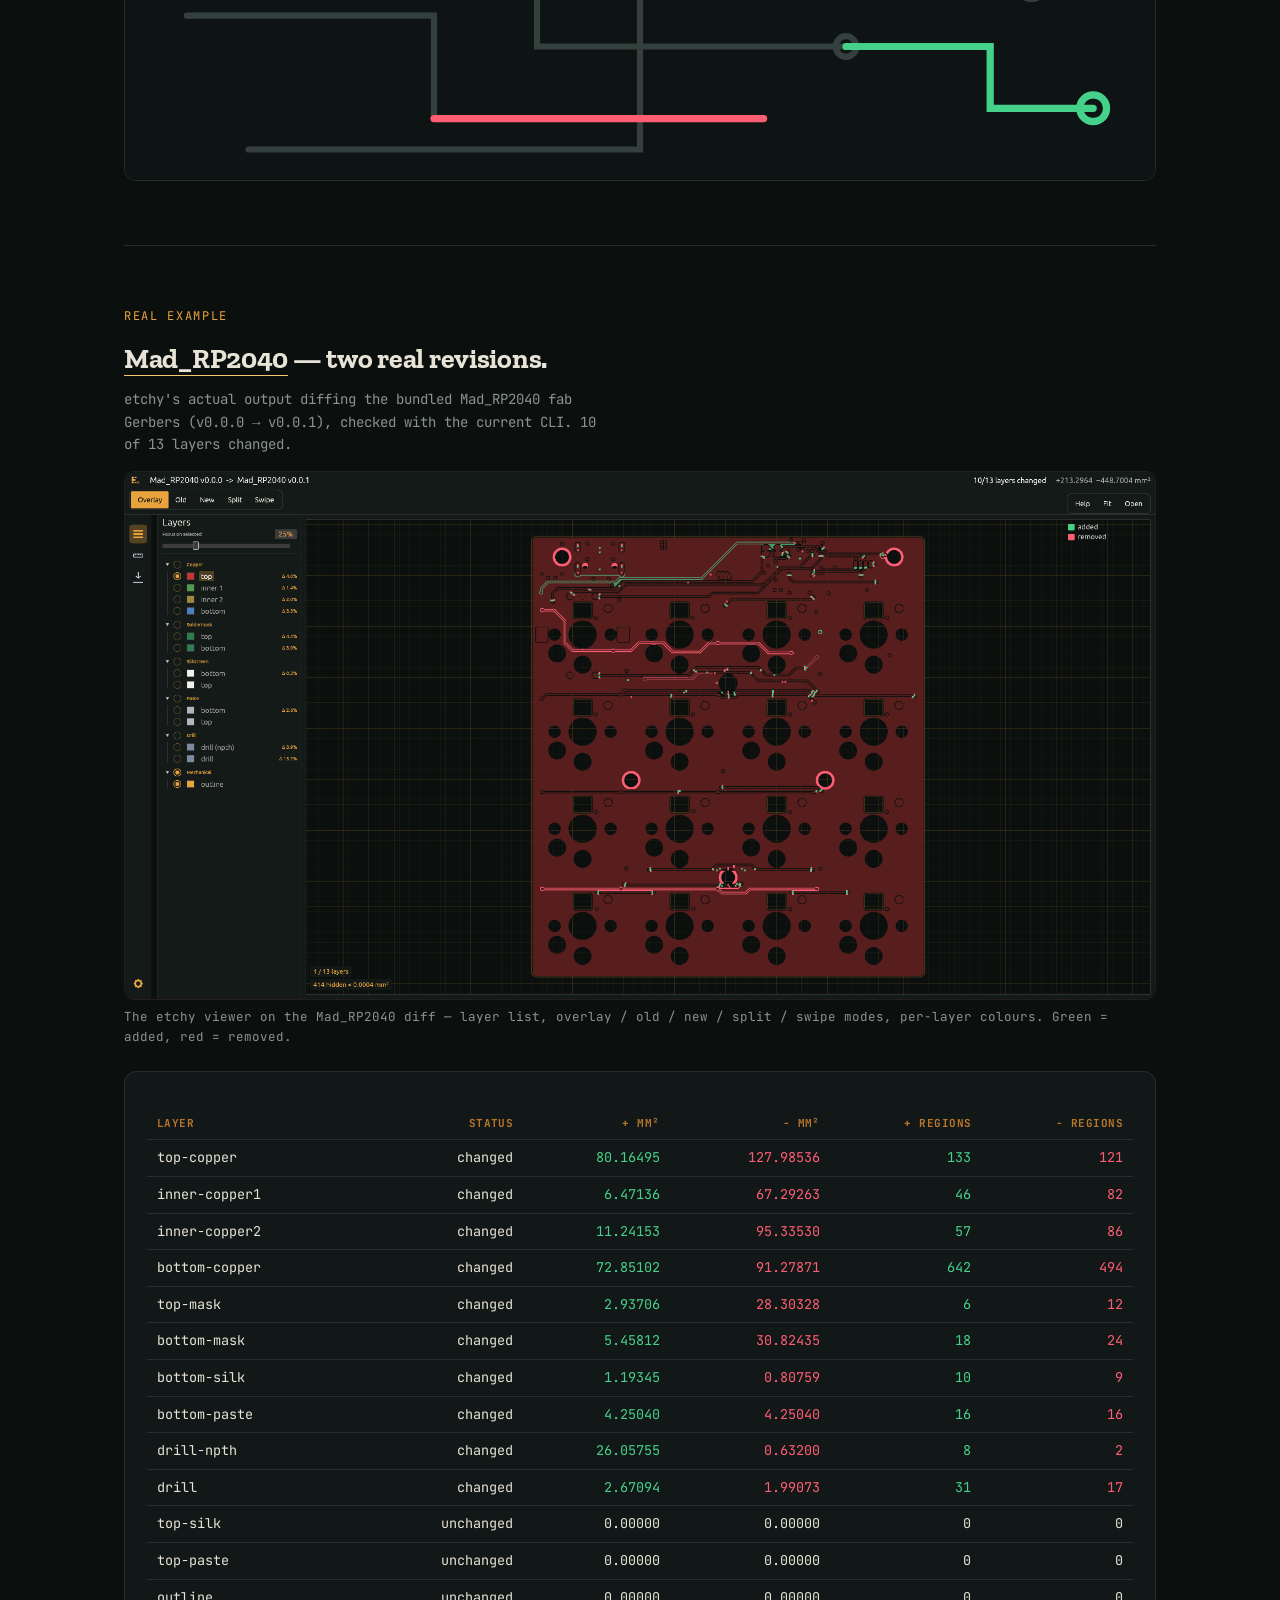
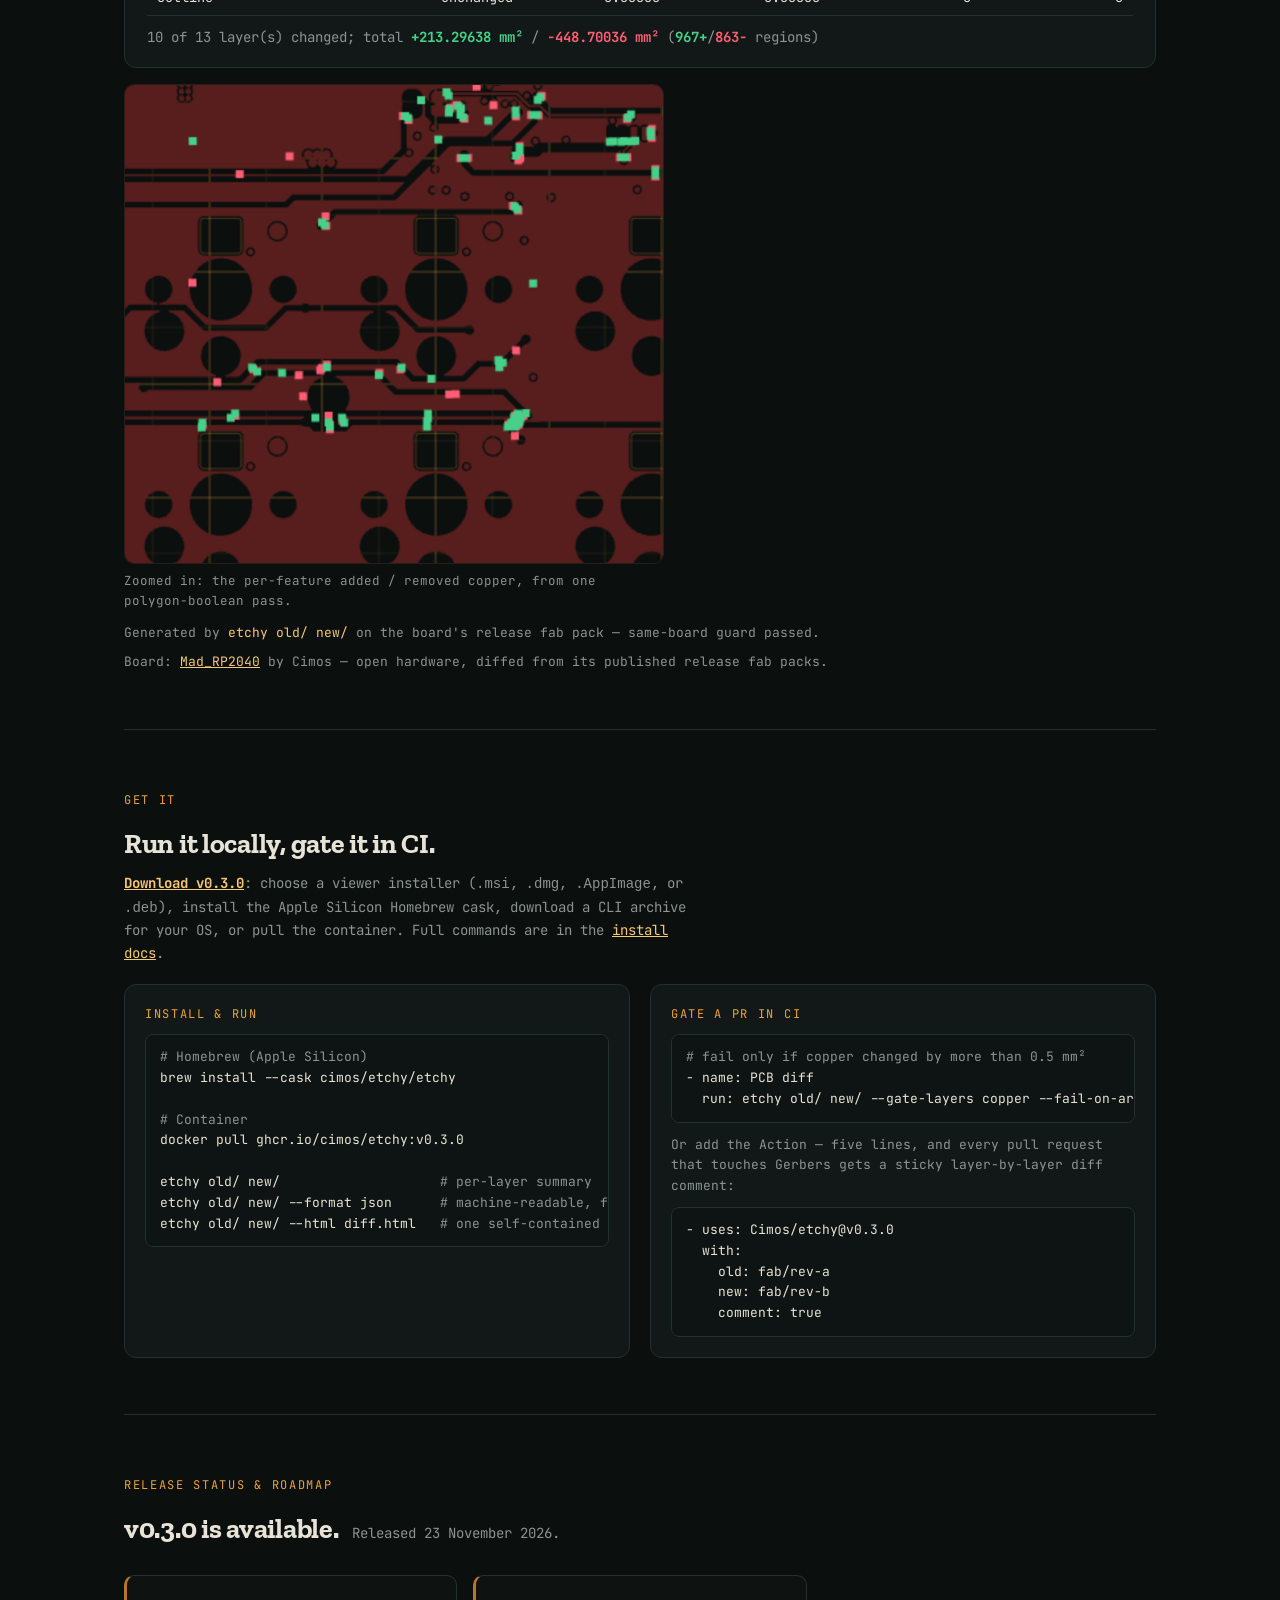
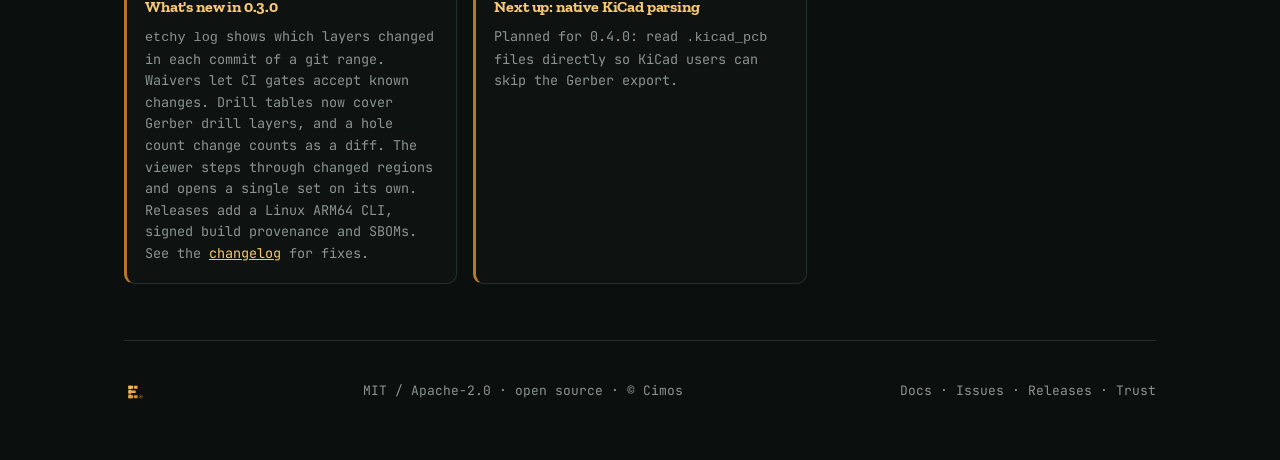
==== commit 03cac17d: "Refresh the site for v0.3.0 Link visitors to the published release and replace the tag-pending text." ====
--- a/site/index.html
+++ b/site/index.html
@@ -273,7 +273,7 @@
   <section id="get">
     <span class="label">Get it</span>
     <h2 style="font-size:28px;margin:10px 0 6px">Run it locally, gate it in CI.</h2>
-    <p style="color:var(--muted);font-size:14px;margin:0 0 20px;max-width:72ch"><a href="https://github.com/Cimos/etchy/releases" style="color:var(--copper-1);font-weight:700">Download v0.3.0 from Releases after the tag</a>: choose a viewer installer (<code>.msi</code>, <code>.dmg</code>, <code>.AppImage</code>, or <code>.deb</code>), install the Apple Silicon Homebrew cask, download a CLI archive for your OS, or pull the container. Full commands are in the <a href="docs.html#install" style="color:var(--copper-1)">install docs</a>.</p>
+    <p style="color:var(--muted);font-size:14px;margin:0 0 20px;max-width:72ch"><a href="https://github.com/Cimos/etchy/releases/tag/v0.3.0" style="color:var(--copper-1);font-weight:700">Download v0.3.0</a>: choose a viewer installer (<code>.msi</code>, <code>.dmg</code>, <code>.AppImage</code>, or <code>.deb</code>), install the Apple Silicon Homebrew cask, download a CLI archive for your OS, or pull the container. Full commands are in the <a href="docs.html#install" style="color:var(--copper-1)">install docs</a>.</p>
     <div class="getgrid">
       <div class="getcard">
         <div class="label" style="margin-bottom:10px">Install &amp; run</div>
@@ -305,8 +305,8 @@
   <section id="roadmap">
     <span class="label">Release status &amp; roadmap</span>
     <div class="roadmap-head">
-      <h2>v0.3.0 release prepared.</h2>
-      <span class="sub">The release tag follows this update.</span>
+      <h2>v0.3.0 is available.</h2>
+      <span class="sub">Released 23 November 2026.</span>
     </div>
     <div class="road">
       <div class="item"><h3>What's new in 0.3.0</h3><p><code>etchy log</code> shows which layers changed in each commit of a git range. Waivers let CI gates accept known changes. Drill tables now cover Gerber drill layers, and a hole count change counts as a diff. The viewer steps through changed regions and opens a single set on its own. Releases add a Linux ARM64 CLI, signed build provenance and SBOMs. See the <a href="https://github.com/Cimos/etchy/blob/main/CHANGELOG.md" style="color:var(--copper-1)">changelog</a> for fixes.</p></div>
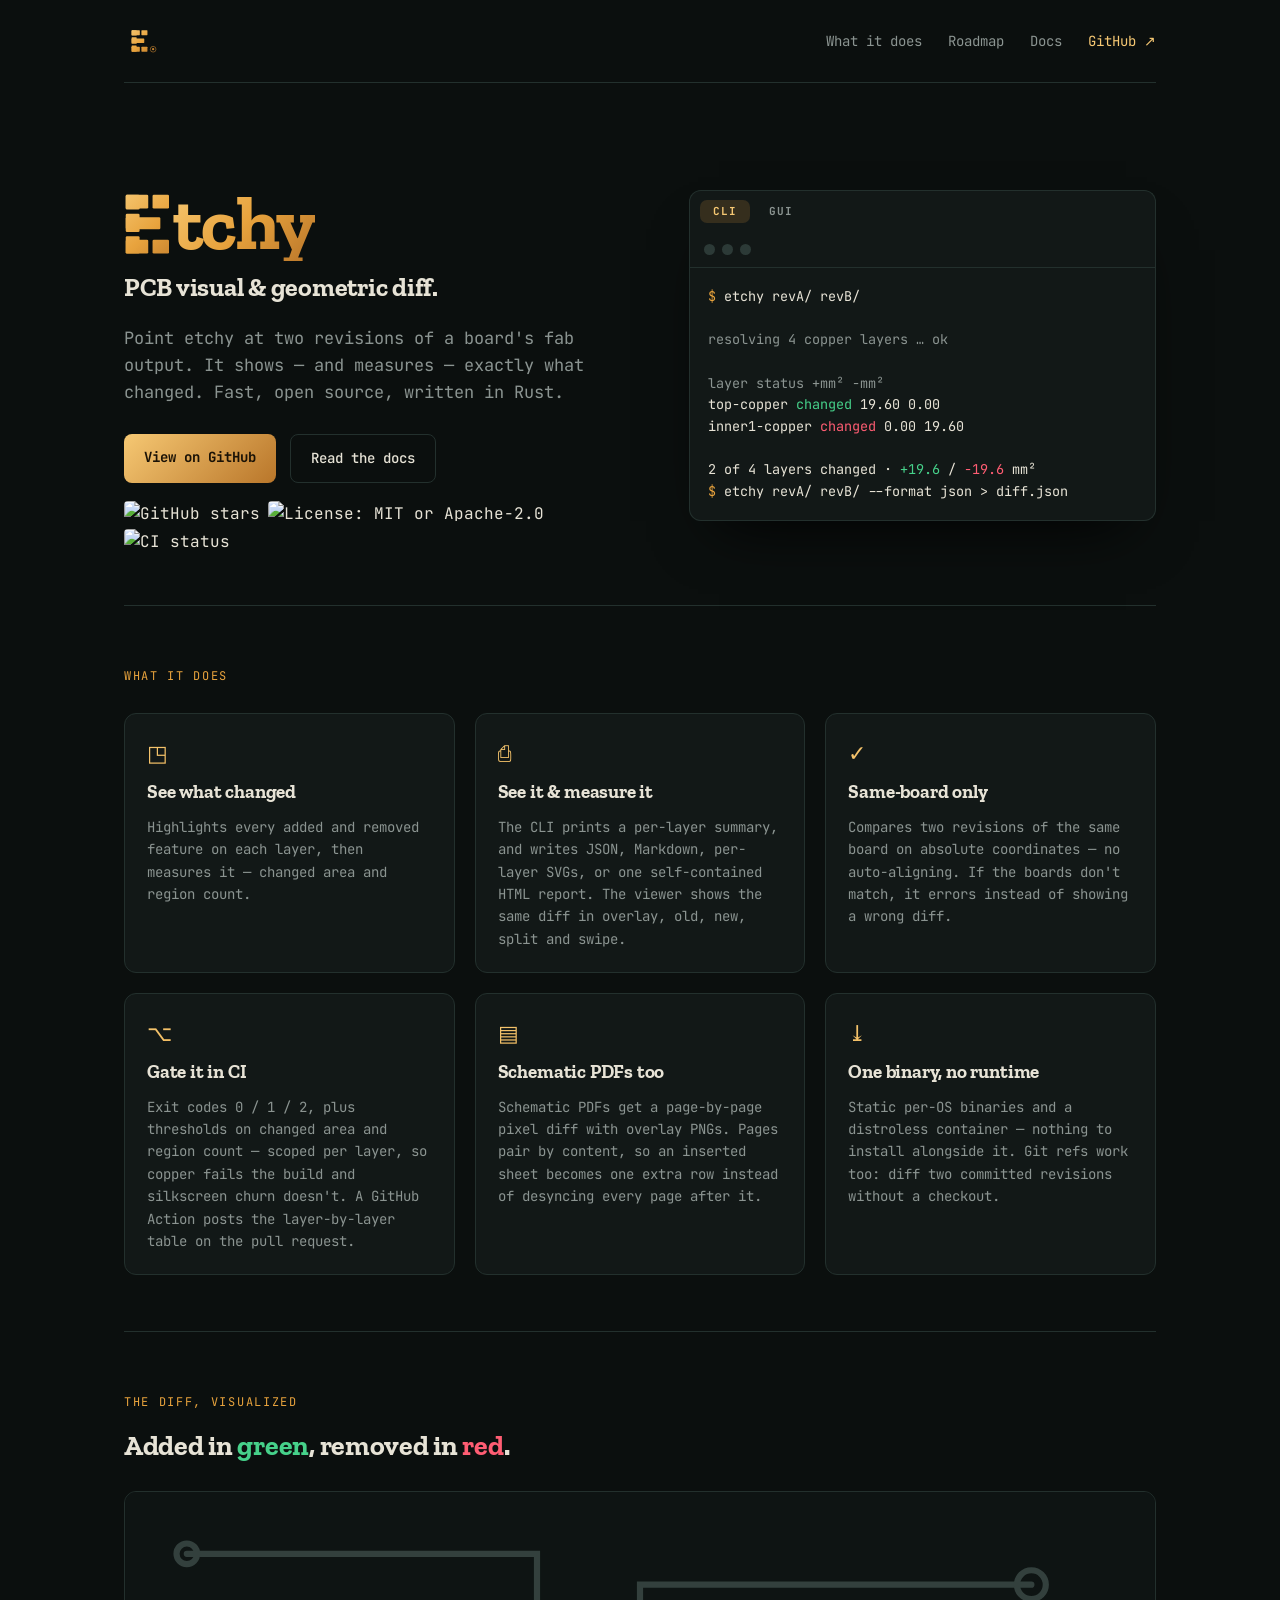
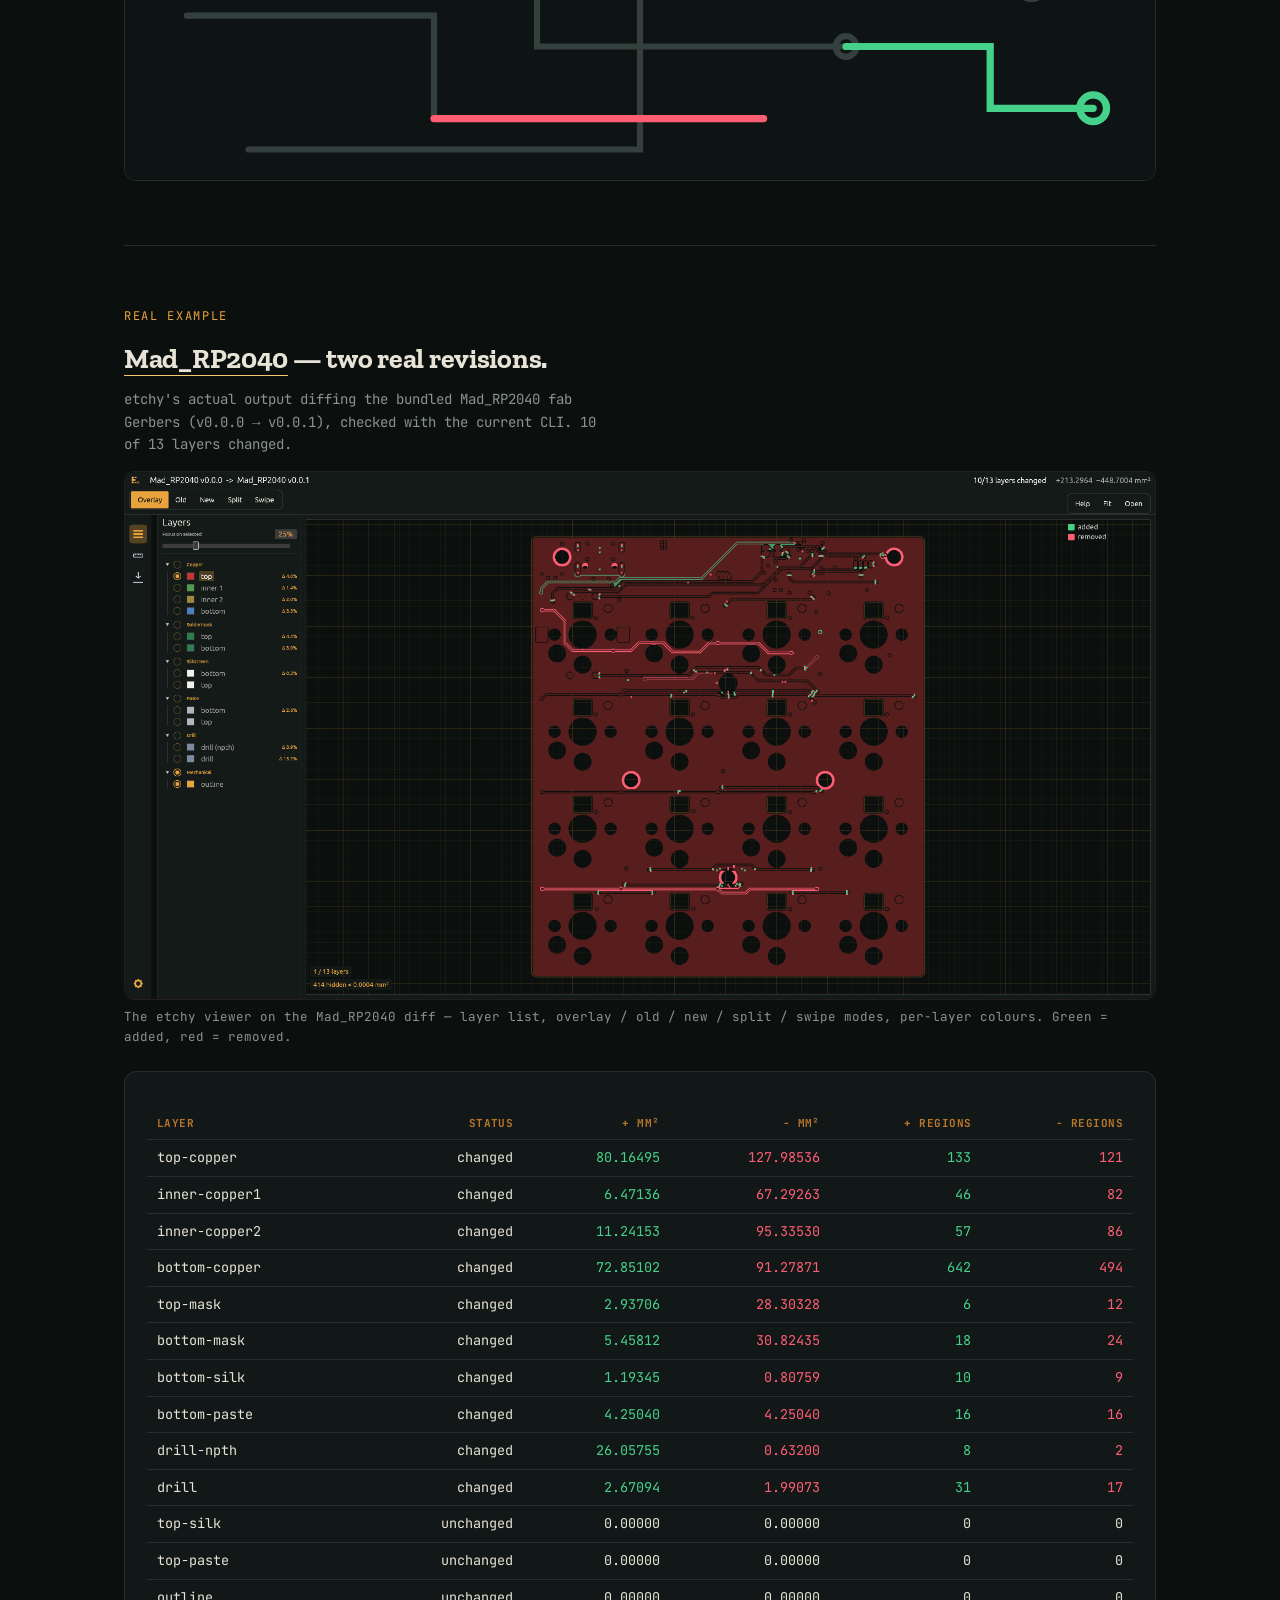
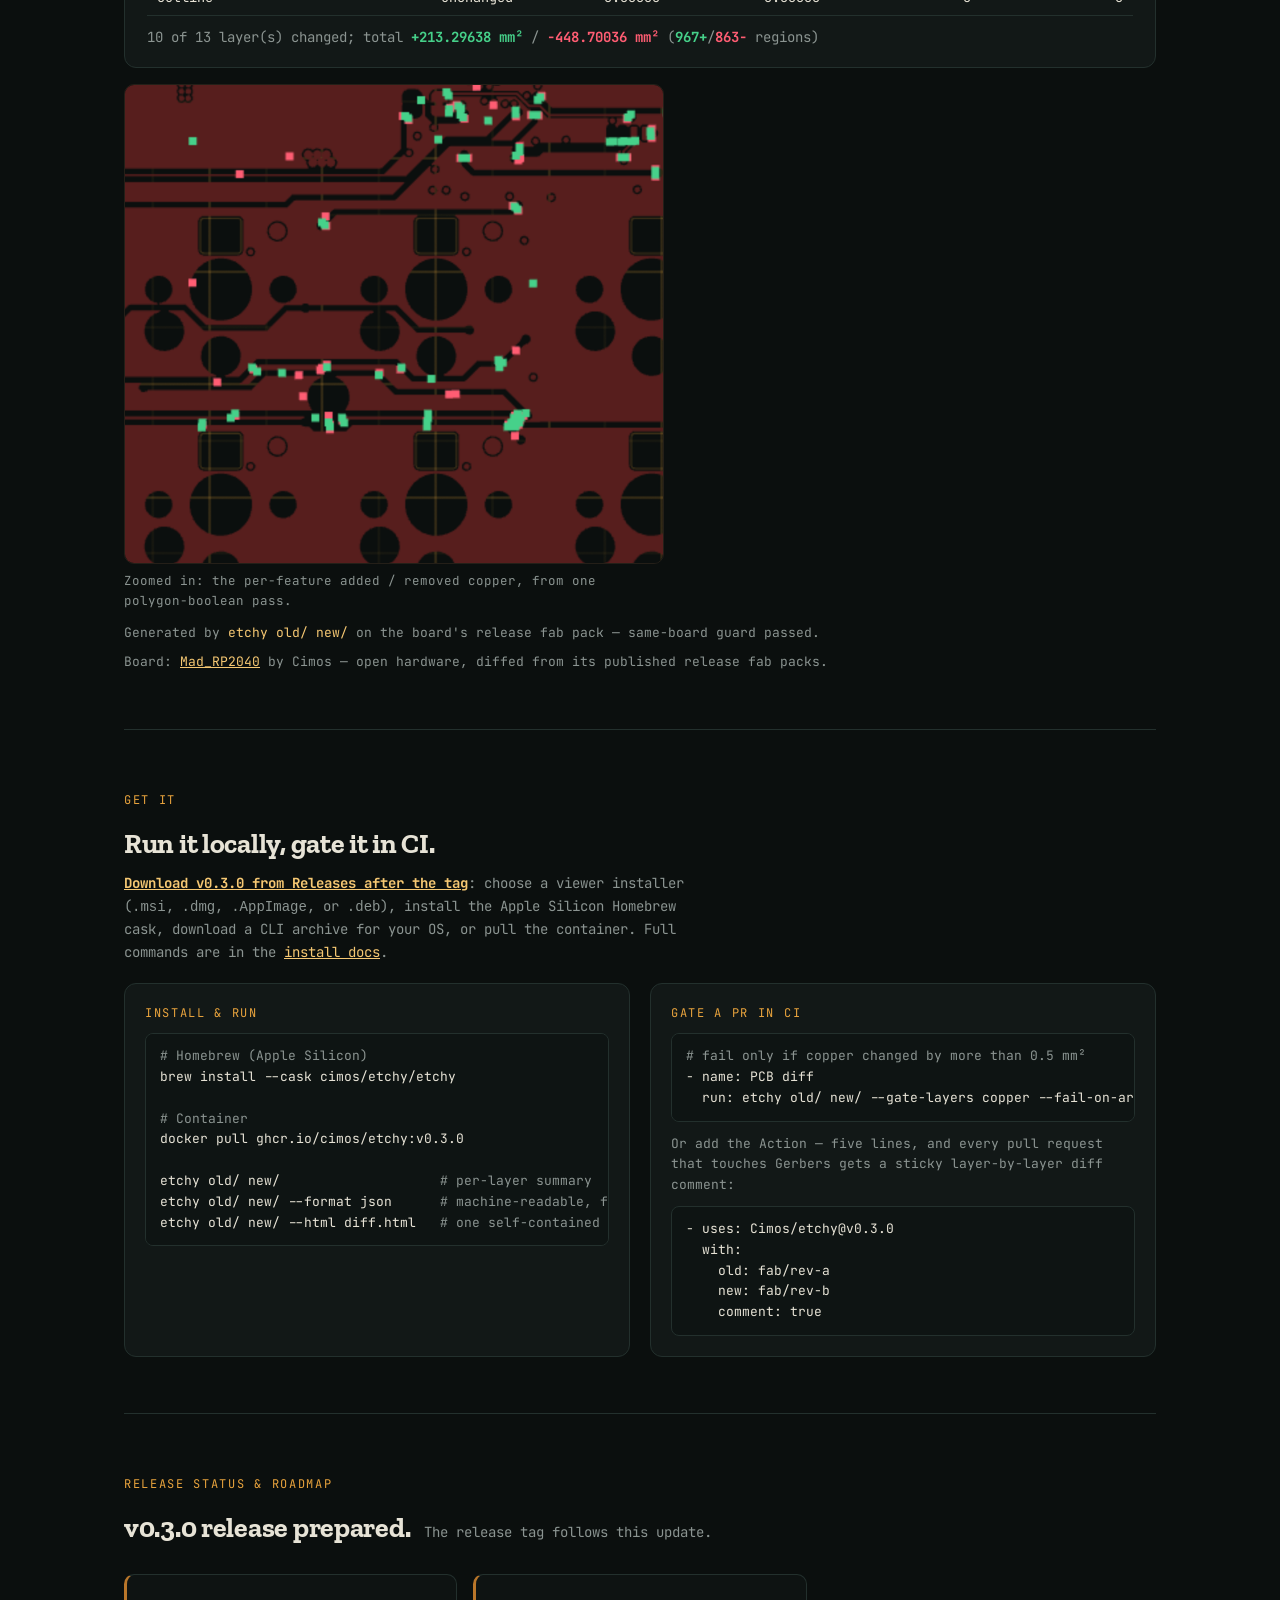
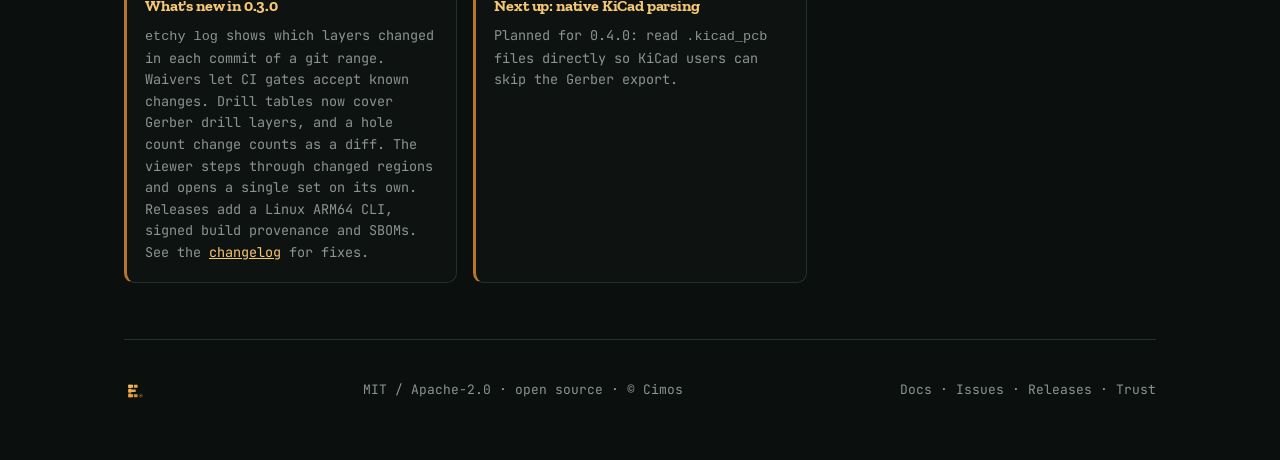
==== commit afcda015: "Merge remote-tracking branch 'origin/main' into cimos-fuzz-night # Conflicts: #	CHANGELOG.md" ====
--- a/site/index.html
+++ b/site/index.html
@@ -273,7 +273,7 @@
   <section id="get">
     <span class="label">Get it</span>
     <h2 style="font-size:28px;margin:10px 0 6px">Run it locally, gate it in CI.</h2>
-    <p style="color:var(--muted);font-size:14px;margin:0 0 20px;max-width:72ch"><a href="https://github.com/Cimos/etchy/releases/tag/v0.3.0" style="color:var(--copper-1);font-weight:700">Download v0.3.0</a>: choose a viewer installer (<code>.msi</code>, <code>.dmg</code>, <code>.AppImage</code>, or <code>.deb</code>), install the Apple Silicon Homebrew cask, download a CLI archive for your OS, or pull the container. Full commands are in the <a href="docs.html#install" style="color:var(--copper-1)">install docs</a>.</p>
+    <p style="color:var(--muted);font-size:14px;margin:0 0 20px;max-width:72ch"><a href="https://github.com/Cimos/etchy/releases" style="color:var(--copper-1);font-weight:700">Download v0.3.0 from Releases after the tag</a>: choose a viewer installer (<code>.msi</code>, <code>.dmg</code>, <code>.AppImage</code>, or <code>.deb</code>), install the Apple Silicon Homebrew cask, download a CLI archive for your OS, or pull the container. Full commands are in the <a href="docs.html#install" style="color:var(--copper-1)">install docs</a>.</p>
     <div class="getgrid">
       <div class="getcard">
         <div class="label" style="margin-bottom:10px">Install &amp; run</div>
@@ -305,8 +305,8 @@
   <section id="roadmap">
     <span class="label">Release status &amp; roadmap</span>
     <div class="roadmap-head">
-      <h2>v0.3.0 is available.</h2>
-      <span class="sub">Released 23 November 2026.</span>
+      <h2>v0.3.0 release prepared.</h2>
+      <span class="sub">The release tag follows this update.</span>
     </div>
     <div class="road">
       <div class="item"><h3>What's new in 0.3.0</h3><p><code>etchy log</code> shows which layers changed in each commit of a git range. Waivers let CI gates accept known changes. Drill tables now cover Gerber drill layers, and a hole count change counts as a diff. The viewer steps through changed regions and opens a single set on its own. Releases add a Linux ARM64 CLI, signed build provenance and SBOMs. See the <a href="https://github.com/Cimos/etchy/blob/main/CHANGELOG.md" style="color:var(--copper-1)">changelog</a> for fixes.</p></div>
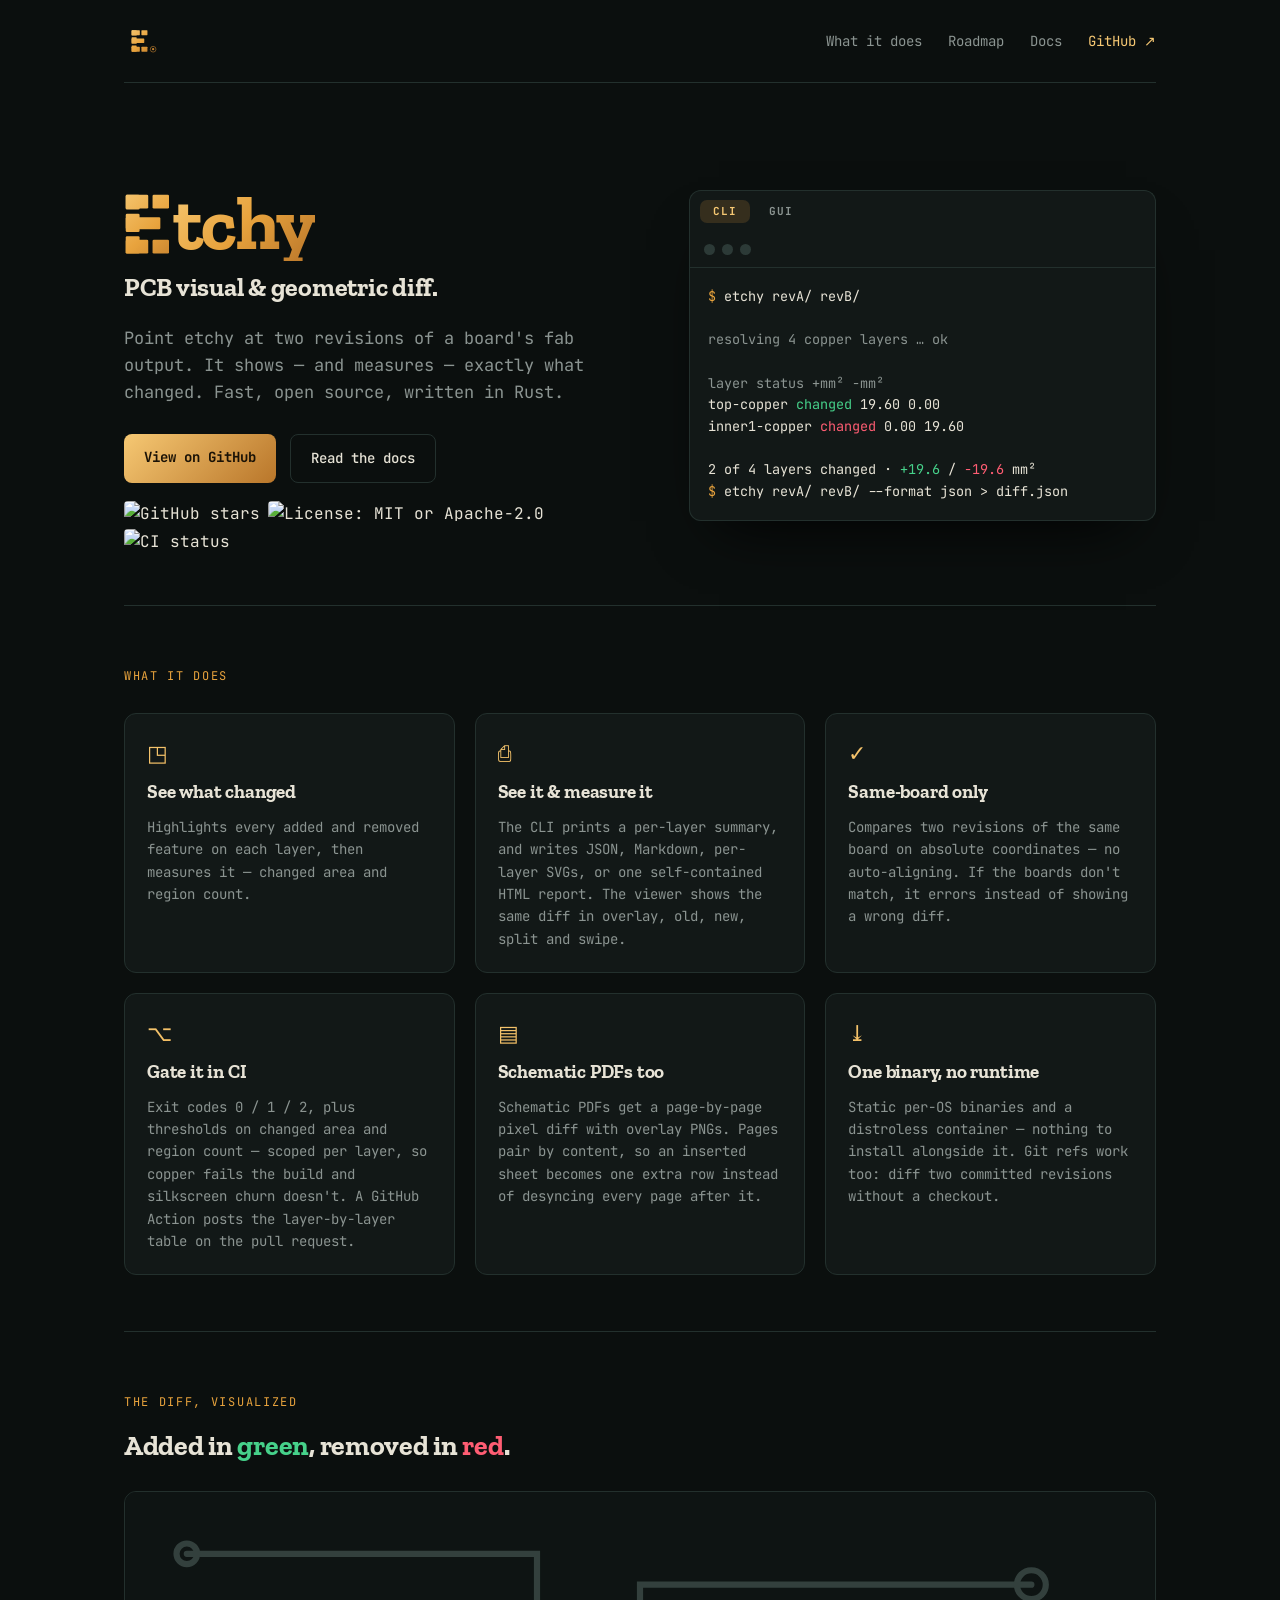
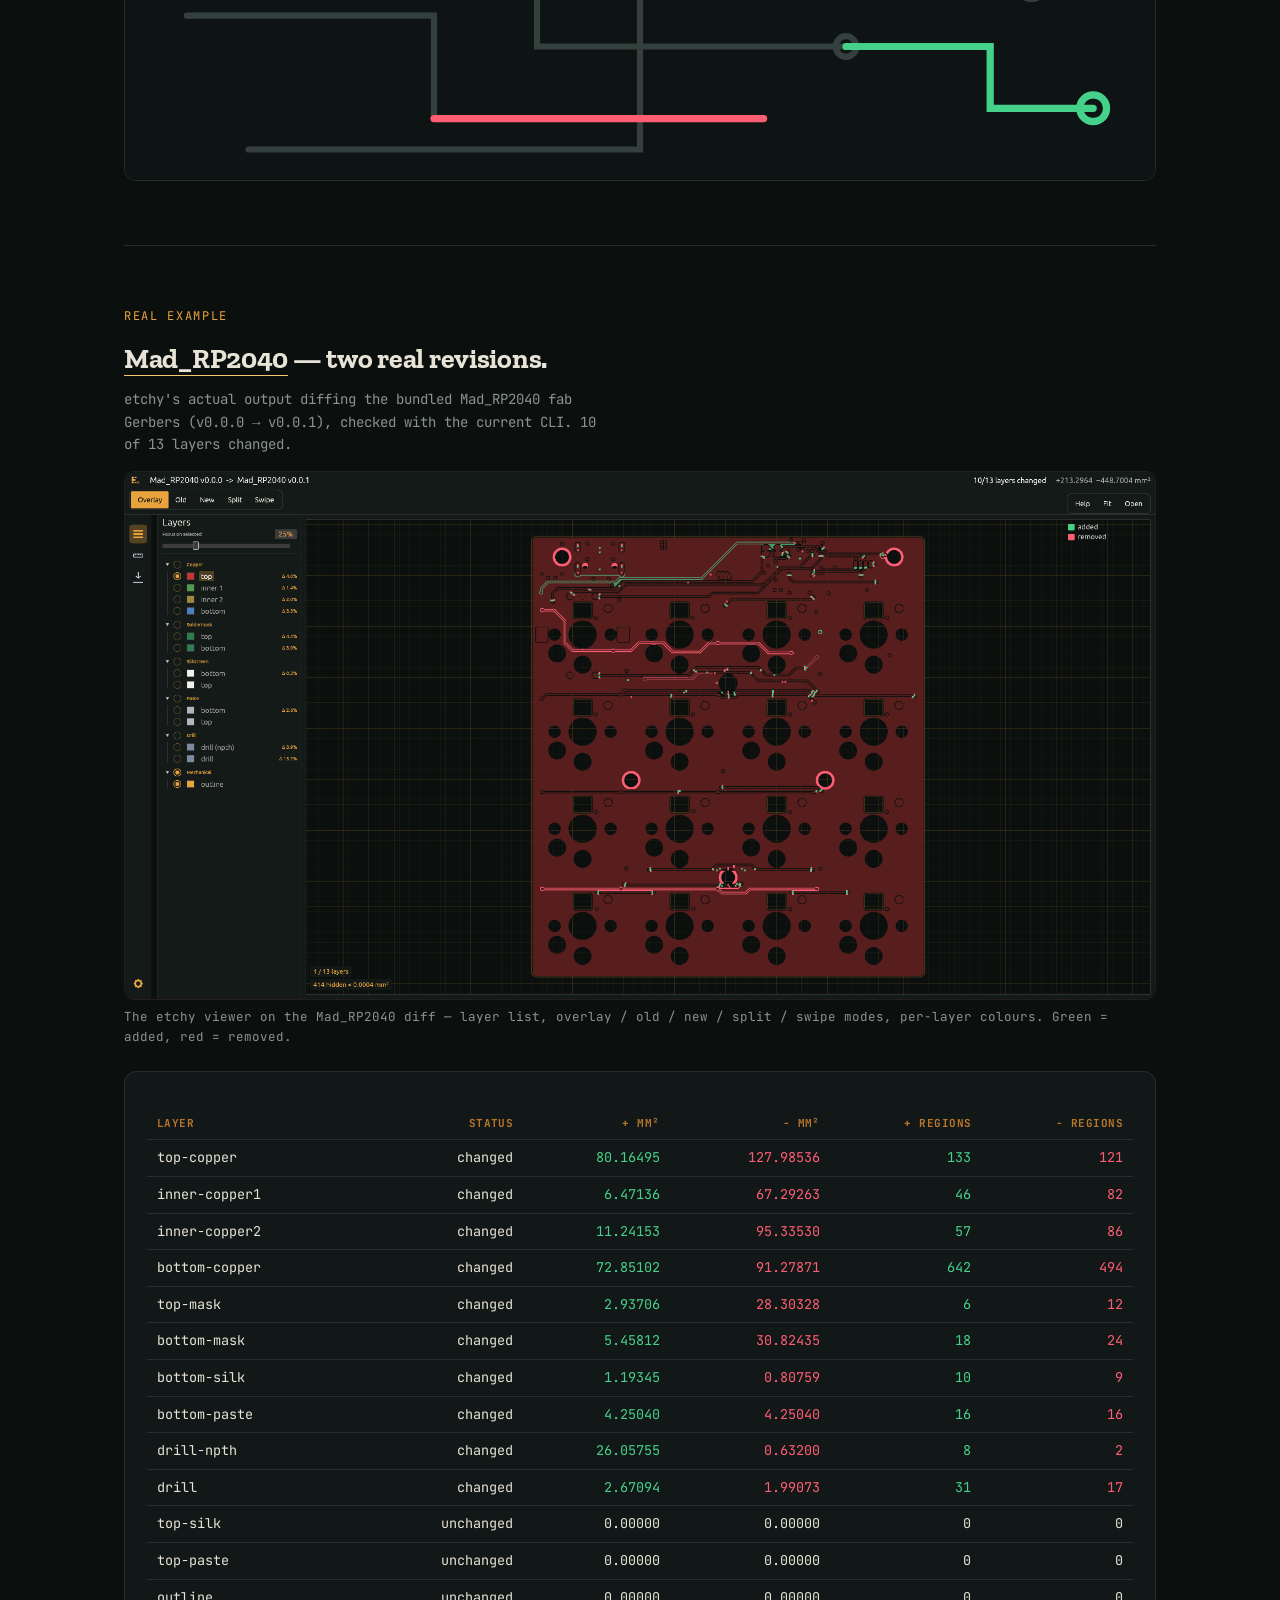
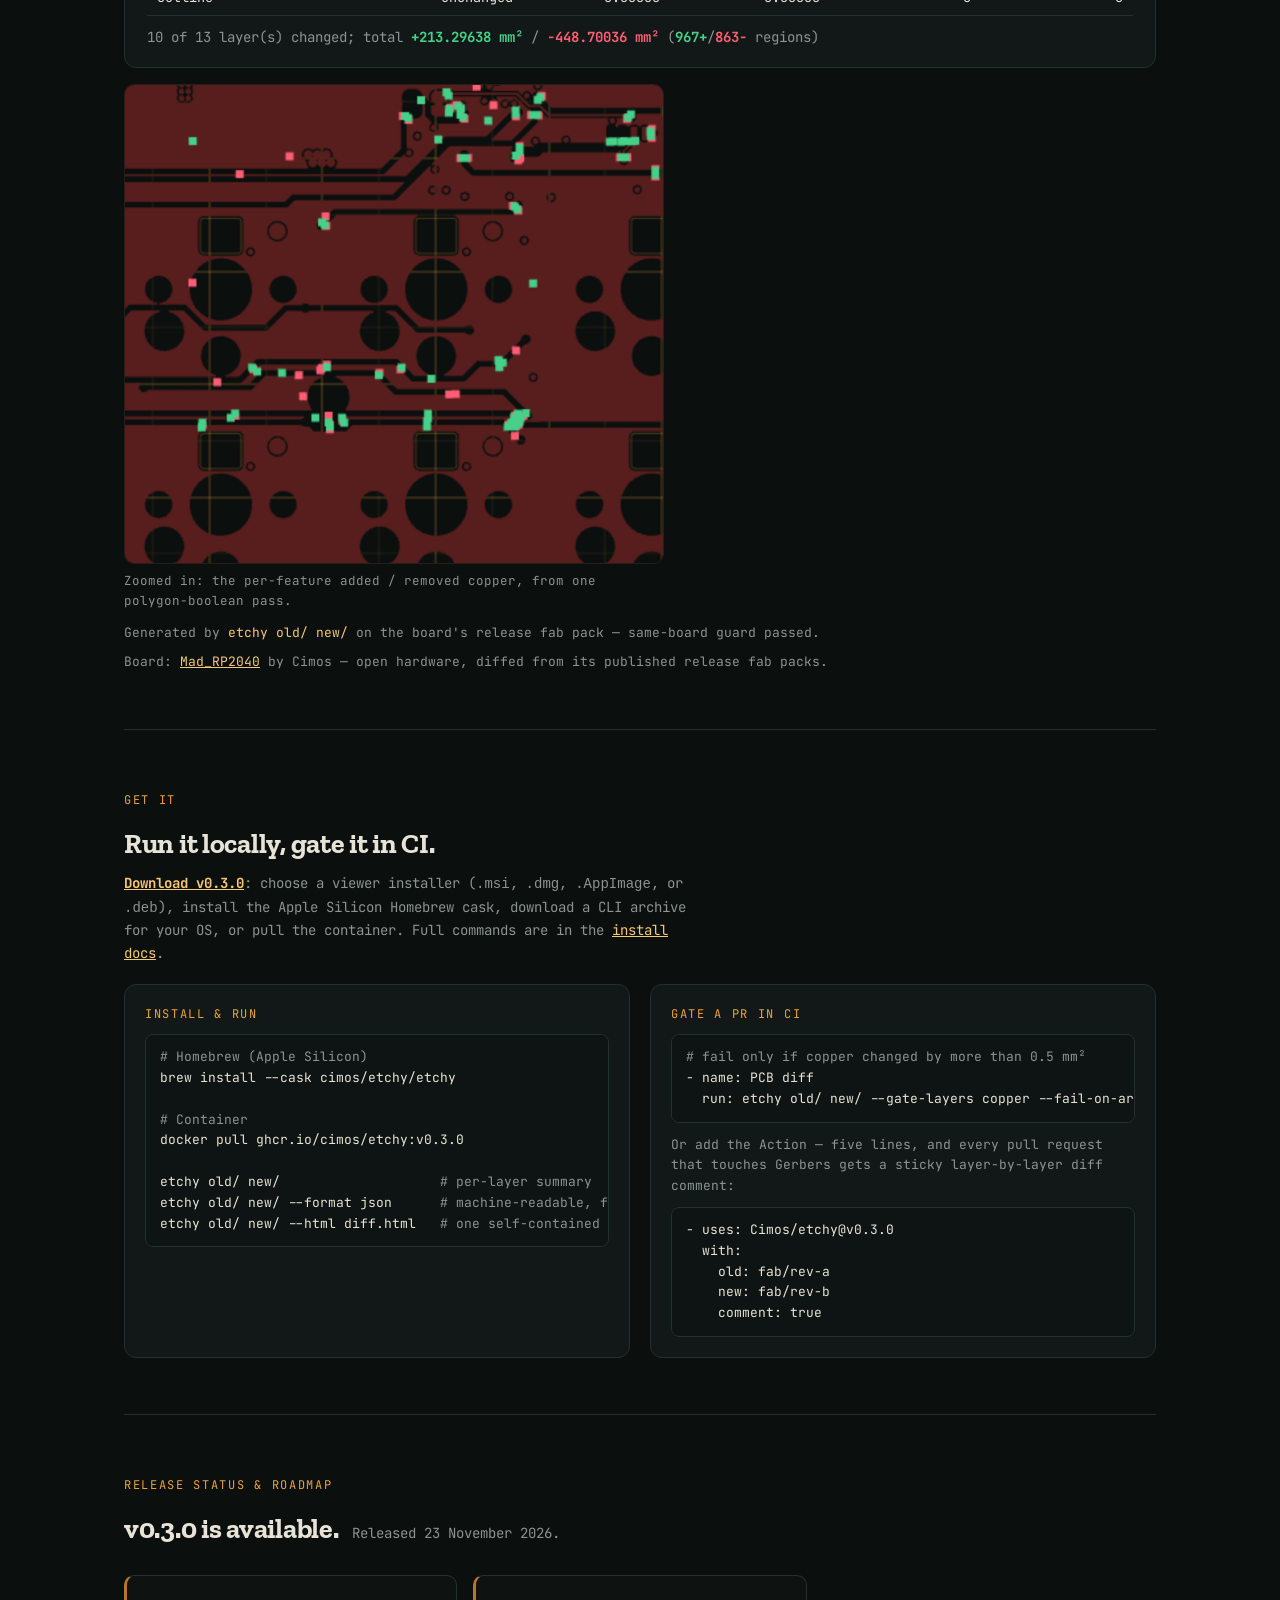
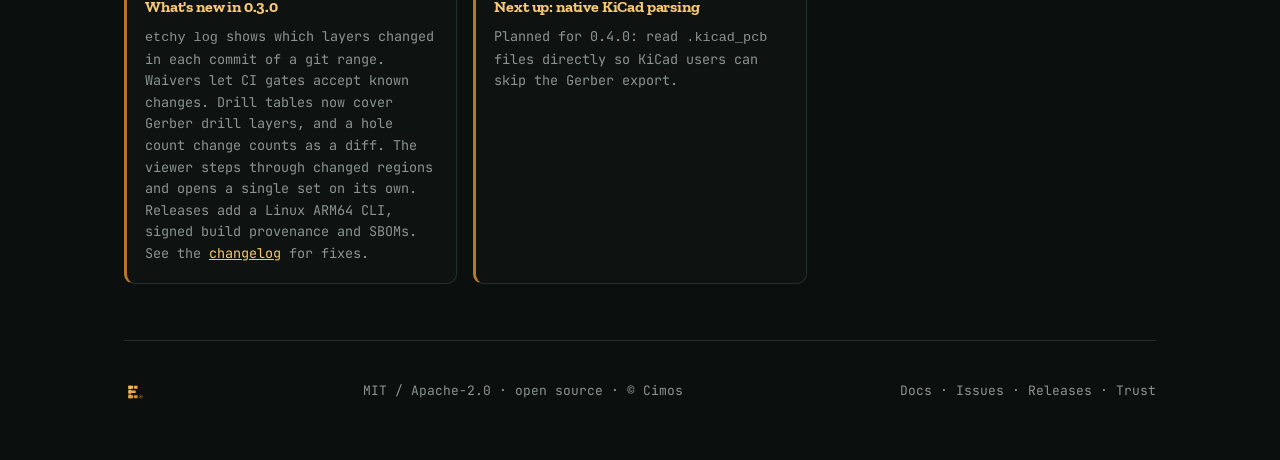
==== commit e9069952: "Refresh the site for v0.3.0 (#486) Refs #483" ====
--- a/site/index.html
+++ b/site/index.html
@@ -273,7 +273,7 @@
   <section id="get">
     <span class="label">Get it</span>
     <h2 style="font-size:28px;margin:10px 0 6px">Run it locally, gate it in CI.</h2>
-    <p style="color:var(--muted);font-size:14px;margin:0 0 20px;max-width:72ch"><a href="https://github.com/Cimos/etchy/releases" style="color:var(--copper-1);font-weight:700">Download v0.3.0 from Releases after the tag</a>: choose a viewer installer (<code>.msi</code>, <code>.dmg</code>, <code>.AppImage</code>, or <code>.deb</code>), install the Apple Silicon Homebrew cask, download a CLI archive for your OS, or pull the container. Full commands are in the <a href="docs.html#install" style="color:var(--copper-1)">install docs</a>.</p>
+    <p style="color:var(--muted);font-size:14px;margin:0 0 20px;max-width:72ch"><a href="https://github.com/Cimos/etchy/releases/tag/v0.3.0" style="color:var(--copper-1);font-weight:700">Download v0.3.0</a>: choose a viewer installer (<code>.msi</code>, <code>.dmg</code>, <code>.AppImage</code>, or <code>.deb</code>), install the Apple Silicon Homebrew cask, download a CLI archive for your OS, or pull the container. Full commands are in the <a href="docs.html#install" style="color:var(--copper-1)">install docs</a>.</p>
     <div class="getgrid">
       <div class="getcard">
         <div class="label" style="margin-bottom:10px">Install &amp; run</div>
@@ -305,8 +305,8 @@
   <section id="roadmap">
     <span class="label">Release status &amp; roadmap</span>
     <div class="roadmap-head">
-      <h2>v0.3.0 release prepared.</h2>
-      <span class="sub">The release tag follows this update.</span>
+      <h2>v0.3.0 is available.</h2>
+      <span class="sub">Released 23 November 2026.</span>
     </div>
     <div class="road">
       <div class="item"><h3>What's new in 0.3.0</h3><p><code>etchy log</code> shows which layers changed in each commit of a git range. Waivers let CI gates accept known changes. Drill tables now cover Gerber drill layers, and a hole count change counts as a diff. The viewer steps through changed regions and opens a single set on its own. Releases add a Linux ARM64 CLI, signed build provenance and SBOMs. See the <a href="https://github.com/Cimos/etchy/blob/main/CHANGELOG.md" style="color:var(--copper-1)">changelog</a> for fixes.</p></div>
